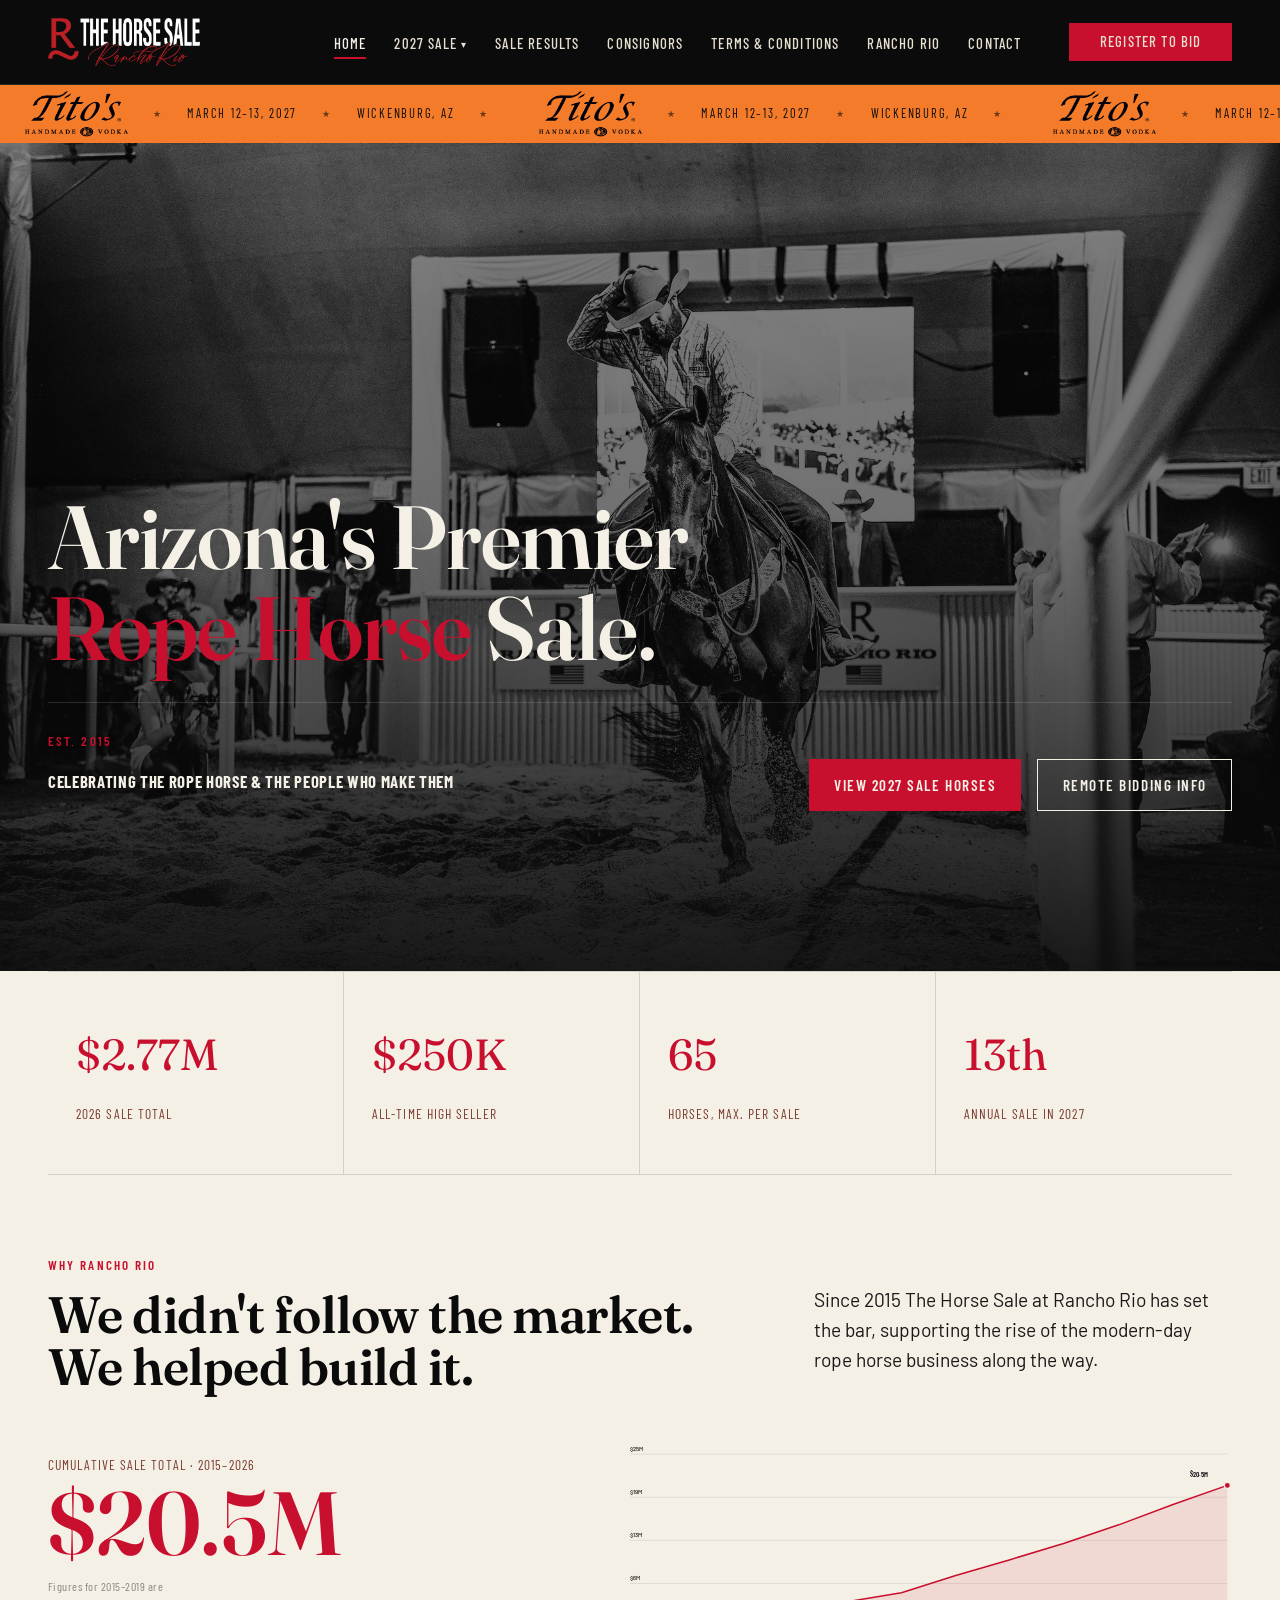
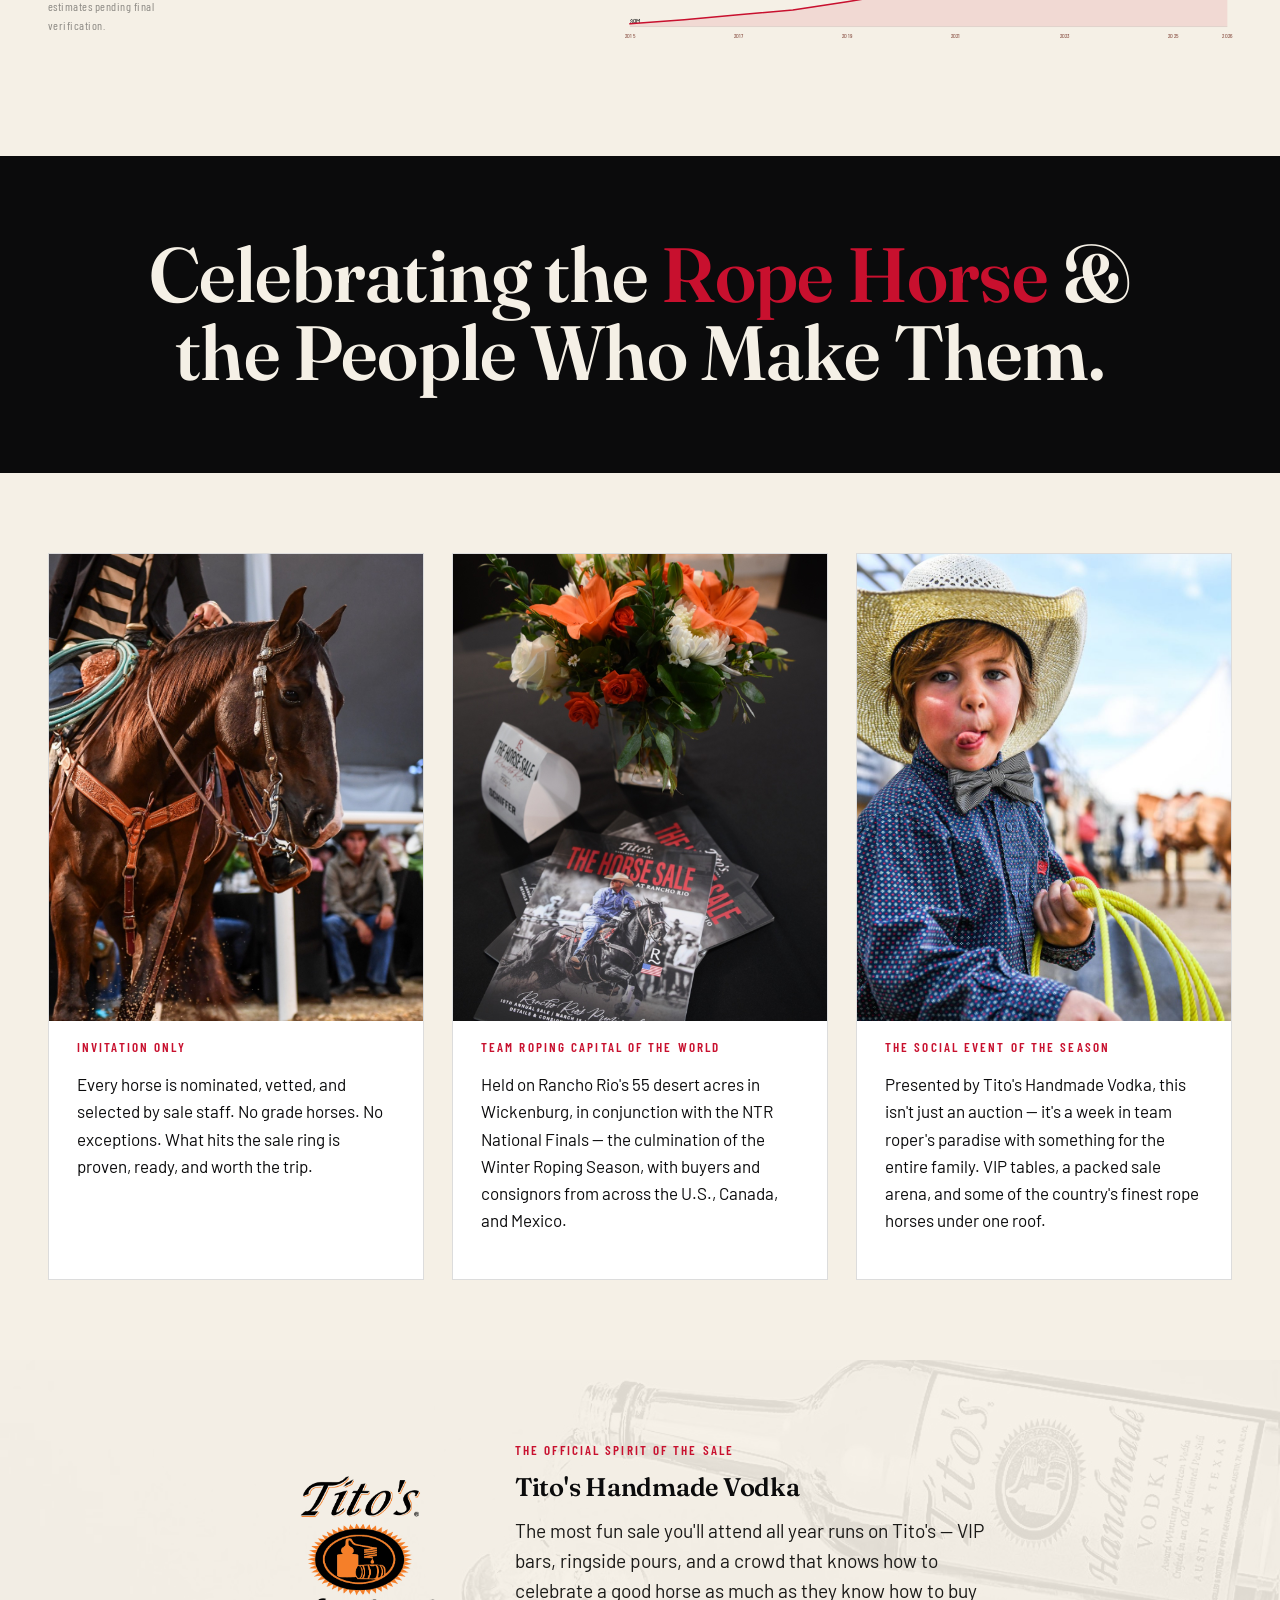
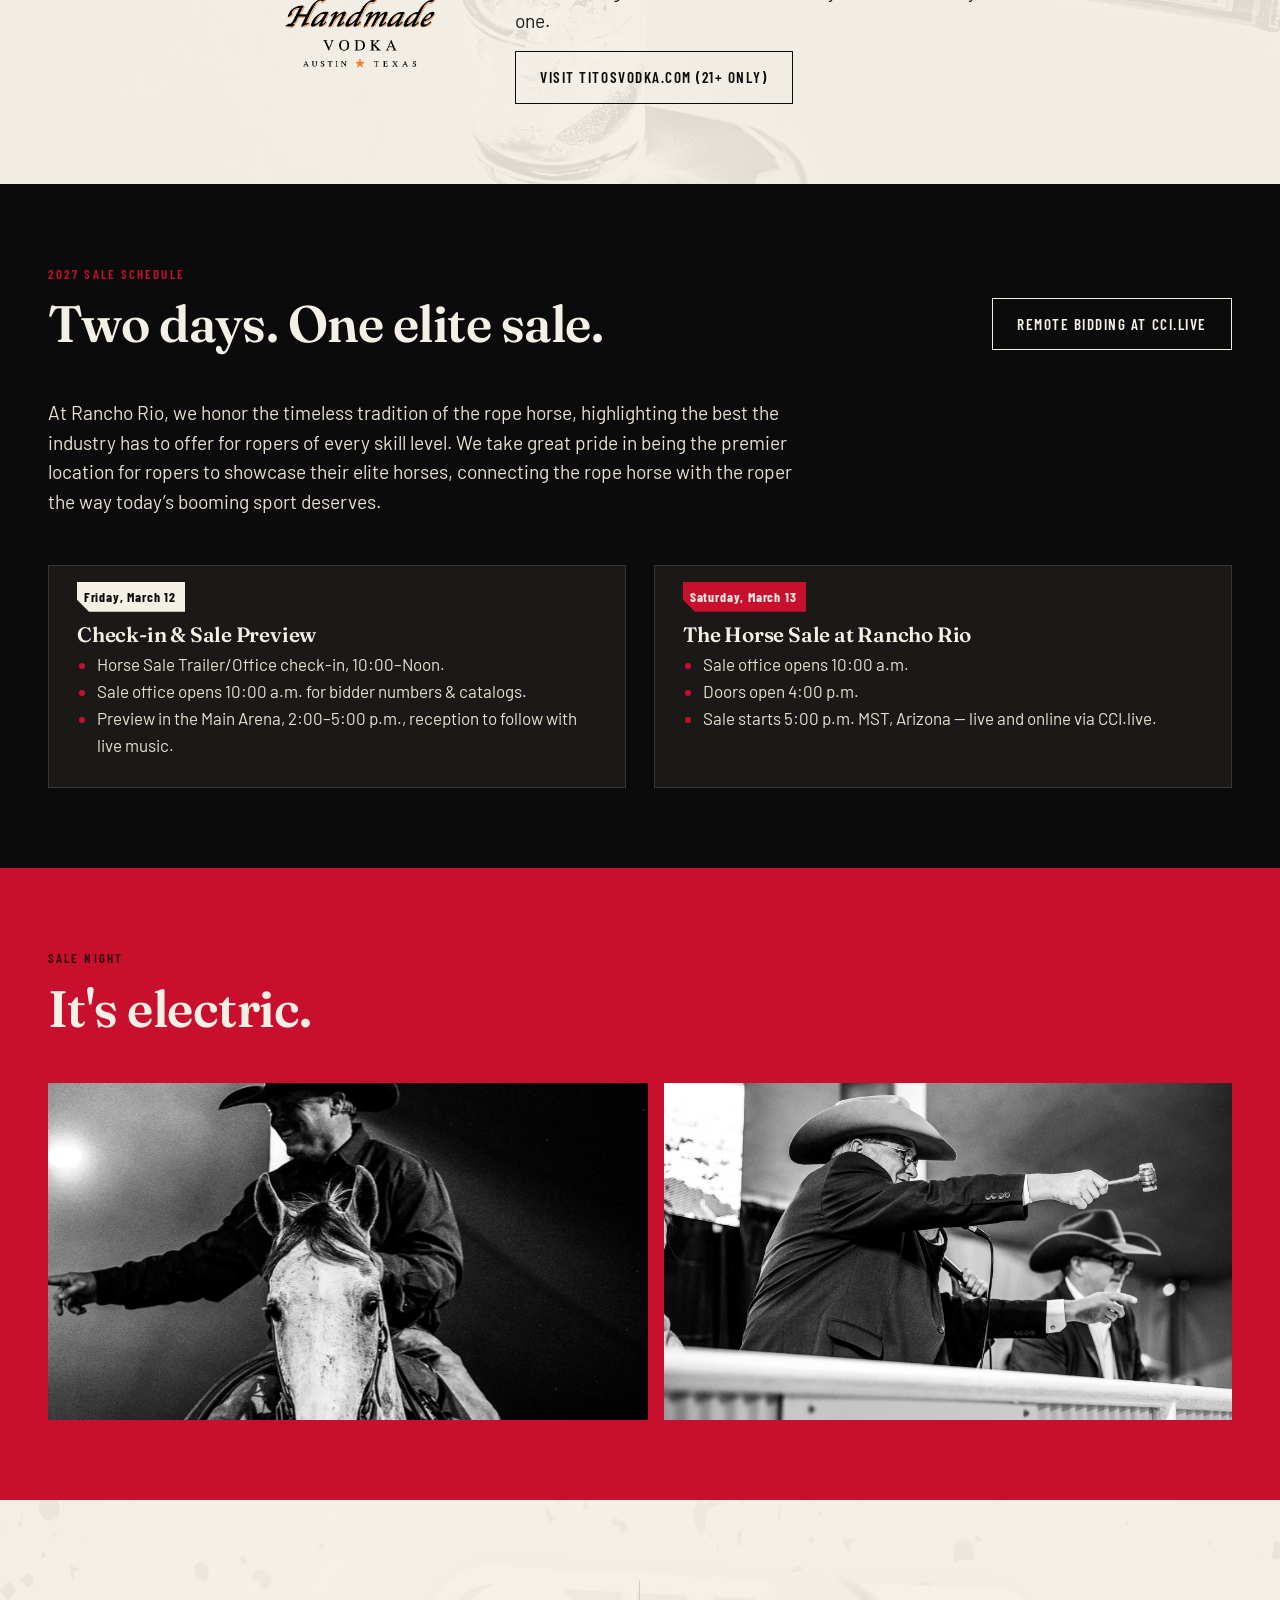
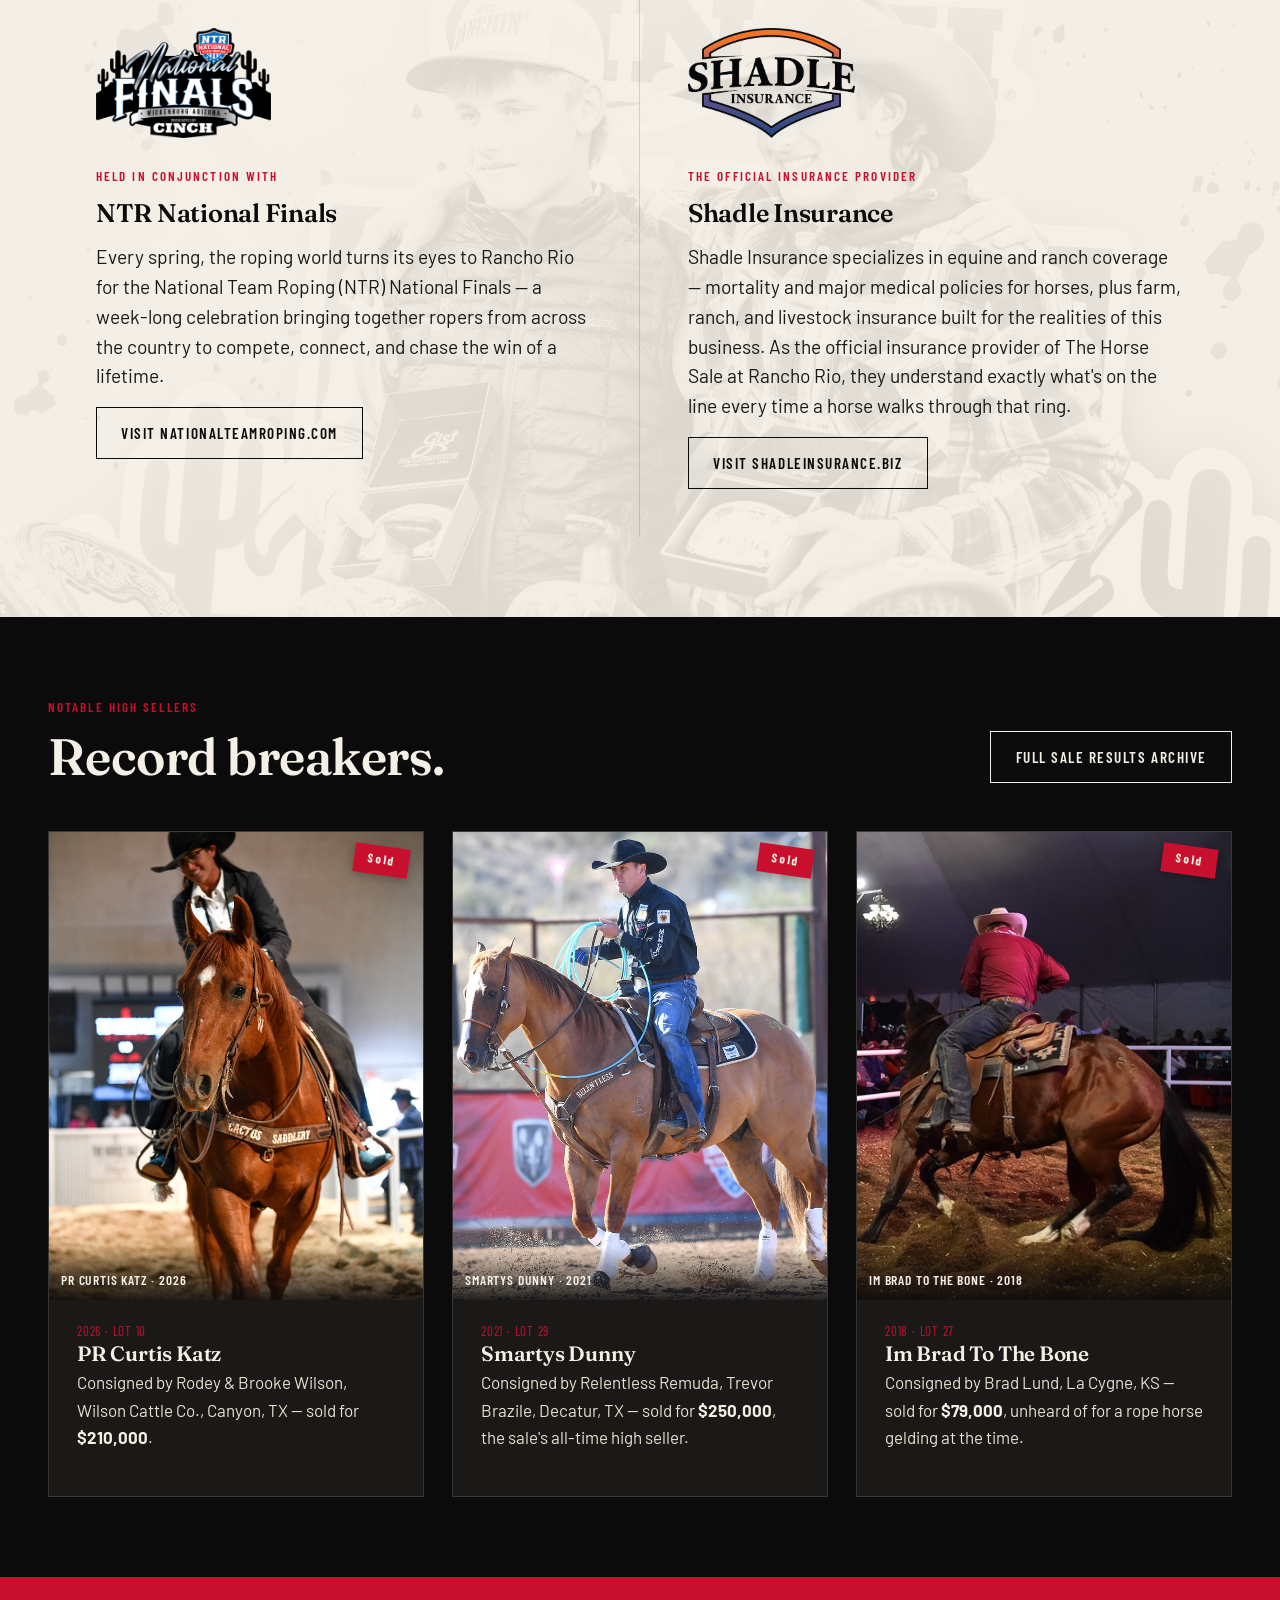
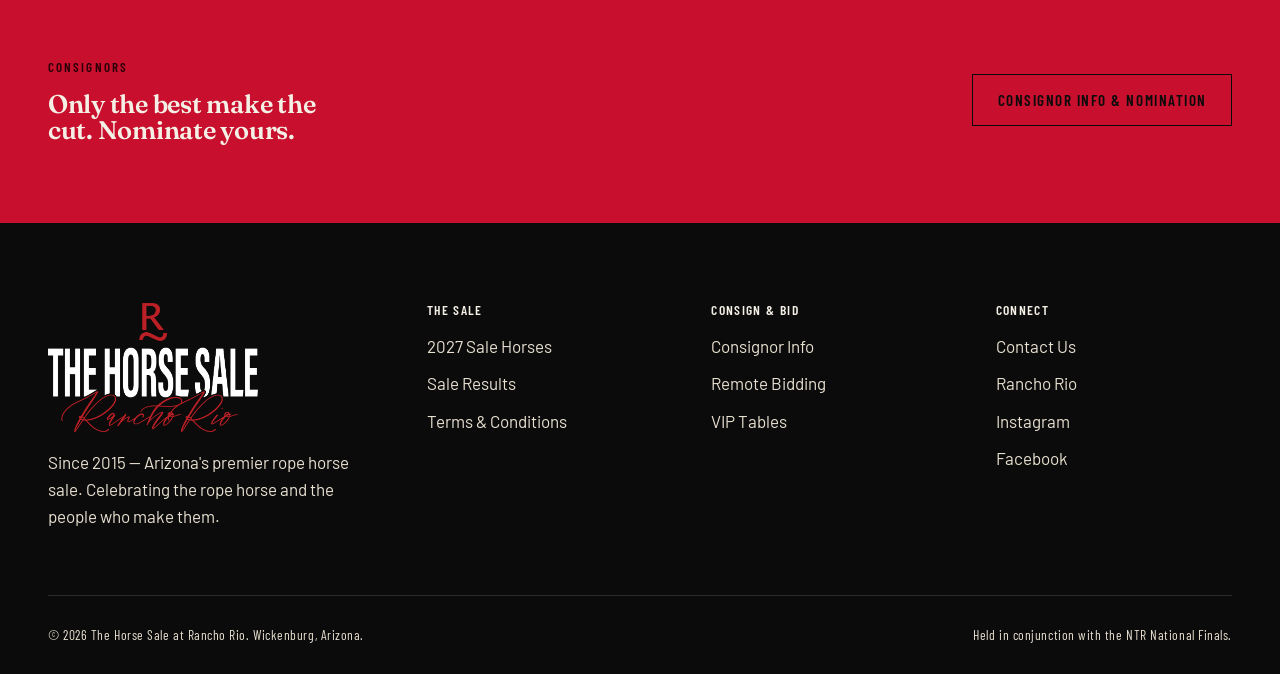
==== index.html @ 23c78bf4 "Remove Decade of Growth copy from homepage chart That copy now lives on the results page only, above" ====
<!DOCTYPE html>
<html lang="en">
<head>
<meta charset="UTF-8">
<meta name="viewport" content="width=device-width, initial-scale=1.0">
<title>The Horse Sale at Rancho Rio | Presented by Tito's Handmade Vodka</title>
<meta name="description" content="The premier invitational rope horse sale in the country. Held every March in Wickenburg, Arizona, in conjunction with the NTR National Finals. Limited to 65 elite rope horses.">

<link rel="preconnect" href="https://fonts.googleapis.com">
<link rel="preconnect" href="https://fonts.gstatic.com" crossorigin>
<link href="https://fonts.googleapis.com/css2?family=Fraunces:ital,opsz,wght@0,9..144,500;0,9..144,600;0,9..144,700;1,9..144,500;1,9..144,600;1,9..144,700&family=Barlow+Condensed:wght@500;600;700&family=Barlow:wght@400;500;600&display=swap" rel="stylesheet">
<link rel="icon" href="favicon.ico" sizes="any">
<link rel="icon" type="image/png" sizes="32x32" href="favicon-32x32.png">
<link rel="icon" type="image/png" sizes="16x16" href="favicon-16x16.png">
<link rel="apple-touch-icon" href="apple-touch-icon.png">
<link rel="stylesheet" href="css/styles.css">
</head>
<body>

<header class="site-header">
  <div class="wrap">
    <a href="index.html" class="brand">
      <img src="assets/logo/rancho-rio-script-logo.png" alt="The Horse Sale at Rancho Rio" class="brand-mark">
    </a>
    <nav class="main-nav">
      <ul>
        <li><a href="index.html" aria-current="page">Home</a></li>
        <li class="has-dropdown">
          <a href="sale-horses.html">2027 Sale</a>
          <ul class="dropdown-menu">
            <li><a href="sale-horses.html">Sale Horses</a></li>
            <li><a href="index.html#schedule">Schedule</a></li>
            <li><a href="live-stream.html">Live Stream</a></li>
            <li><a href="remote-bidding.html">Remote Bidding</a></li>
          </ul>
        </li>
        <li><a href="results.html">Sale Results</a></li>
        <li><a href="consignors.html">Consignors</a></li>
        <li><a href="terms.html">Terms &amp; Conditions</a></li>
        <li><a href="https://ranchorioaz.com" target="_blank" rel="noopener">Rancho Rio</a></li>
        <li><a href="contact.html">Contact</a></li>
      </ul>
      <a href="remote-bidding.html" class="btn btn-primary">Register to Bid</a>
    </nav>
    <button class="nav-toggle" aria-label="Menu">Menu</button>
  </div>
</header>

<div class="sponsor-strip">
  <div class="sponsor-track">
    <div class="sponsor-group">
      <img src="assets/logo/titos-abbreviated-logo_black.png" alt="Tito's Handmade Vodka" class="sponsor-logo">
      <span class="sponsor-star">&#9733;</span>
      <span>March 12&ndash;13, 2027</span>
      <span class="sponsor-star">&#9733;</span>
      <span>Wickenburg, AZ</span>
      <span class="sponsor-star">&#9733;</span>
    </div>
    <div class="sponsor-group" aria-hidden="true">
      <img src="assets/logo/titos-abbreviated-logo_black.png" alt="" class="sponsor-logo">
      <span class="sponsor-star">&#9733;</span>
      <span>March 12&ndash;13, 2027</span>
      <span class="sponsor-star">&#9733;</span>
      <span>Wickenburg, AZ</span>
      <span class="sponsor-star">&#9733;</span>
    </div>
    <div class="sponsor-group" aria-hidden="true">
      <img src="assets/logo/titos-abbreviated-logo_black.png" alt="" class="sponsor-logo">
      <span class="sponsor-star">&#9733;</span>
      <span>March 12&ndash;13, 2027</span>
      <span class="sponsor-star">&#9733;</span>
      <span>Wickenburg, AZ</span>
      <span class="sponsor-star">&#9733;</span>
    </div>
    <div class="sponsor-group" aria-hidden="true">
      <img src="assets/logo/titos-abbreviated-logo_black.png" alt="" class="sponsor-logo">
      <span class="sponsor-star">&#9733;</span>
      <span>March 12&ndash;13, 2027</span>
      <span class="sponsor-star">&#9733;</span>
      <span>Wickenburg, AZ</span>
      <span class="sponsor-star">&#9733;</span>
    </div>
    <div class="sponsor-group" aria-hidden="true">
      <img src="assets/logo/titos-abbreviated-logo_black.png" alt="" class="sponsor-logo">
      <span class="sponsor-star">&#9733;</span>
      <span>March 12&ndash;13, 2027</span>
      <span class="sponsor-star">&#9733;</span>
      <span>Wickenburg, AZ</span>
      <span class="sponsor-star">&#9733;</span>
    </div>
    <div class="sponsor-group" aria-hidden="true">
      <img src="assets/logo/titos-abbreviated-logo_black.png" alt="" class="sponsor-logo">
      <span class="sponsor-star">&#9733;</span>
      <span>March 12&ndash;13, 2027</span>
      <span class="sponsor-star">&#9733;</span>
      <span>Wickenburg, AZ</span>
      <span class="sponsor-star">&#9733;</span>
    </div>
    <div class="sponsor-group" aria-hidden="true">
      <img src="assets/logo/titos-abbreviated-logo_black.png" alt="" class="sponsor-logo">
      <span class="sponsor-star">&#9733;</span>
      <span>March 12&ndash;13, 2027</span>
      <span class="sponsor-star">&#9733;</span>
      <span>Wickenburg, AZ</span>
      <span class="sponsor-star">&#9733;</span>
    </div>
    <div class="sponsor-group" aria-hidden="true">
      <img src="assets/logo/titos-abbreviated-logo_black.png" alt="" class="sponsor-logo">
      <span class="sponsor-star">&#9733;</span>
      <span>March 12&ndash;13, 2027</span>
      <span class="sponsor-star">&#9733;</span>
      <span>Wickenburg, AZ</span>
      <span class="sponsor-star">&#9733;</span>
    </div>
  </div>
</div>

<section class="hero">
  <div class="hero-slides">
    <div class="hero-slide is-active" style="background-image:url('assets/images/photography/sale-photo_hero-hat-tip-arena.jpg');"></div>
    <div class="hero-slide" style="background-image:url('assets/images/photography/sale-photo_hero-cowboy-horse-head.jpg');"></div>
    <div class="hero-slide" style="background-image:url('assets/images/photography/sale-photo_hero-buckskin-roper.jpg');"></div>
    <div class="hero-slide" style="background-image:url('assets/images/photography/sale-photo_hero-cactus-saddlery-approach.jpg');"></div>
    <div class="hero-slide" style="background-image:url('assets/images/photography/sale-photo_hero-vip-tables-roan.jpg'); background-position:top center;"></div>
  </div>
  <div class="wrap hero-inner">
    <h1>Arizona's Premier <em>Rope&nbsp;Horse</em> Sale.</h1>
    <div class="hero-sub">
      <div>
        <p class="eyebrow">Est. 2015</p>
        <p class="hero-meta"><strong>Celebrating the Rope Horse &amp; The People Who Make Them</strong></p>
      </div>
      <div class="hero-cta">
        <a href="sale-horses.html" class="btn btn-primary">View 2027 Sale Horses</a>
        <a href="remote-bidding.html" class="btn btn-outline-light">Remote Bidding Info</a>
      </div>
    </div>
  </div>
</section>

<div class="wrap">
  <div class="stat-strip">
    <div class="stat"><span class="stat-num">$2.77M</span><span class="stat-label">2026 Sale Total</span></div>
    <div class="stat"><span class="stat-num">$250K</span><span class="stat-label">All-Time High Seller</span></div>
    <div class="stat"><span class="stat-num">65</span><span class="stat-label">Horses, Max. Per Sale</span></div>
    <div class="stat"><span class="stat-num">13th</span><span class="stat-label">Annual Sale in 2027</span></div>
  </div>
</div>

<section>
  <div class="wrap">
    <div class="section-head">
      <div>
        <p class="eyebrow">Why Rancho Rio</p>
        <h2>We didn't follow the market.<br>We helped build it.</h2>
      </div>
      <p class="lede" style="max-width:38ch;">Since 2015 The Horse Sale at Rancho Rio has set the bar, supporting the rise of the modern-day rope horse business along the way.</p>
    </div>

    <div class="growth-chart" id="growthChart">
      <div class="growth-chart-layout">
        <div class="growth-chart-copy">
          <span class="growth-chart-label">Cumulative Sale Total &middot; 2015&ndash;2026</span>
          <span class="growth-chart-total" id="growthTotal">$0</span>
          <p class="growth-chart-note">Figures for 2015&ndash;2019 are estimates pending final verification.</p>
        </div>
        <div class="growth-chart-svg-wrap">
          <svg id="growthSvg" viewBox="0 0 1000 340" role="img" aria-label="Line chart showing the cumulative sale total climbing from 2015 to 2026">
            <g class="growth-chart-grid" id="growthGrid"></g>
            <path class="growth-chart-area" id="growthArea"></path>
            <path class="growth-chart-line" id="growthLine"></path>
            <circle class="growth-chart-dot" id="growthDot" r="5"></circle>
            <text class="growth-chart-endlabel" id="growthEndLabel"></text>
            <g class="growth-chart-axis" id="growthAxis"></g>
          </svg>
          <div class="growth-chart-crosshair" id="growthCrosshair"></div>
          <div class="growth-chart-tooltip" id="growthTooltip"></div>
        </div>
      </div>
    </div>
  </div>
</section>

<section class="section-dark">
  <div class="wrap text-center">
    <h2 style="font-size:clamp(2.4rem, 6vw, 5rem); max-width:22ch; margin:0 auto;">Celebrating the <em style="font-style:normal; color:var(--red);">Rope Horse</em> &amp; the People Who Make Them.</h2>
  </div>
</section>

<section>
  <div class="wrap">
    <div class="card-grid" style="grid-template-columns:repeat(3,1fr);">
      <div class="card">
        <div class="card-media">
          <img src="assets/images/photography/sale-photo_invitation-only-horse.jpg" alt="A bridled sale horse at The Horse Sale at Rancho Rio" style="object-position:78% 35%;">
        </div>
        <div class="card-body">
          <p class="eyebrow">Invitation Only</p>
          <p>Every horse is nominated, vetted, and selected by sale staff. No grade horses. No exceptions. What hits the sale ring is proven, ready, and worth the trip.</p>
        </div>
      </div>
      <div class="card">
        <div class="card-media">
          <img src="assets/images/photography/sale-photo_team-roping-capital-tablesetting.jpg" alt="The Horse Sale at Rancho Rio invitations and floral centerpiece">
        </div>
        <div class="card-body">
        <p class="eyebrow">Team Roping Capital of the World</p>
        <p>Held on Rancho Rio's 55 desert acres in Wickenburg, in conjunction with the NTR National Finals &mdash; the culmination of the Winter Roping Season, with buyers and consignors from across the U.S., Canada, and Mexico.</p>
      </div></div>
      <div class="card">
        <div class="card-media">
          <img src="assets/images/photography/sale-photo_social-event-kid-rope.jpg" alt="A young ropester in a cowboy hat and bow tie at The Horse Sale at Rancho Rio" style="object-position:25% 20%;">
        </div>
        <div class="card-body">
          <p class="eyebrow">The Social Event of the Season</p>
          <p>Presented by Tito's Handmade Vodka, this isn't just an auction &mdash; it's a week in team roper's paradise with something for the entire family. VIP tables, a packed sale arena, and some of the country's finest rope horses under one roof.</p>
        </div>
      </div>
    </div>
  </div>
</section>

<section class="section-bg-photo" style="background-image:url('assets/images/photography/sale-photo_titos-pour.jpg'); background-position:center;">
  <div class="wrap">
    <div style="display:flex; align-items:center; justify-content:center; gap:var(--space-5); flex-wrap:wrap; position:relative; z-index:1;">
      <img src="assets/logo/titos-handmade-vodka-logo.png" alt="Tito's Handmade Vodka" style="width:150px; flex-shrink:0;">
      <div style="max-width:48ch;">
        <p class="eyebrow">The Official Spirit of the Sale</p>
        <h2 style="margin-bottom:var(--space-2);">Tito's Handmade Vodka</h2>
        <p class="lede" style="margin:0 0 var(--space-2);">The most fun sale you'll attend all year runs on Tito's &mdash; VIP bars, ringside pours, and a crowd that knows how to celebrate a good horse as much as they know how to buy one.</p>
        <a href="https://titosvodka.com" target="_blank" rel="noopener" class="btn btn-outline-dark">Visit TitosVodka.com (21+ Only)</a>
      </div>
    </div>
  </div>
</section>

<section class="section-dark" id="schedule">
  <div class="wrap">
    <div class="section-head">
      <div>
        <p class="eyebrow on-dark">2027 Sale Schedule</p>
        <h2>Two days. One elite sale.</h2>
      </div>
      <a href="remote-bidding.html" class="btn btn-outline-light">Remote Bidding at CCI.live</a>
    </div>
    <p class="lede" style="max-width:70ch; margin-bottom:var(--space-4); color:var(--bone-dim);">At Rancho Rio, we honor the timeless tradition of the rope horse, highlighting the best the industry has to offer for ropers of every skill level. We take great pride in being the premier location for ropers to showcase their elite horses, connecting the rope horse with the roper the way today&rsquo;s booming sport deserves.</p>
    <div class="card-grid" style="grid-template-columns:repeat(2,1fr);">
      <div class="card" style="background:var(--ink-soft); border-color:var(--line); color:var(--bone);">
        <div class="card-body">
          <span class="lot-tag" style="background:var(--bone); color:var(--ink);">Friday, March 12</span>
          <h3 style="margin-top:0.6em;">Check-in &amp; Sale Preview</h3>
          <ul style="color:var(--bone-dim); padding-left:1.2em; margin:0;">
            <li>Horse Sale Trailer/Office check-in, 10:00&ndash;Noon.</li>
            <li>Sale office opens 10:00 a.m. for bidder numbers &amp; catalogs.</li>
            <li>Preview in the Main Arena, 2:00&ndash;5:00 p.m., reception to follow with live music.</li>
          </ul>
        </div>
      </div>
      <div class="card" style="background:var(--ink-soft); border-color:var(--line); color:var(--bone);">
        <div class="card-body">
          <span class="lot-tag" style="background:var(--red);">Saturday, March 13</span>
          <h3 style="margin-top:0.6em;">The Horse Sale at Rancho Rio</h3>
          <ul style="color:var(--bone-dim); padding-left:1.2em; margin:0;">
            <li>Sale office opens 10:00 a.m.</li>
            <li>Doors open 4:00 p.m.</li>
            <li>Sale starts 5:00 p.m. MST, Arizona &mdash; live and online via CCI.live.</li>
          </ul>
        </div>
      </div>
    </div>
  </div>
</section>

<section class="section-red">
  <div class="wrap">
    <div class="section-head">
      <div>
        <p class="eyebrow on-dark" style="color:#2a0007;">Sale Night</p>
        <h2>It's electric.</h2>
      </div>
    </div>
    <div class="sliding-gallery">
      <div class="sliding-gallery-track">
        <div class="sliding-gallery-item">
          <img src="assets/images/photography/sale-photo_lot46-backlit-portrait.jpg" alt="A horse and rider backlit in the arena spotlight at The Horse Sale at Rancho Rio" style="object-position:center 35%;">
        </div>
        <div class="sliding-gallery-item">
          <img src="assets/images/photography/sale-photo_auctioneer-gavel.jpg" alt="The auctioneer drops the gavel at The Horse Sale at Rancho Rio">
        </div>
        <div class="sliding-gallery-item">
          <img src="assets/images/photography/sale-photo_singers-duo.jpg" alt="Live music between lots at The Horse Sale at Rancho Rio">
        </div>
        <div class="sliding-gallery-item">
          <img src="assets/images/photography/sale-photo_consignors-conversation.jpg" alt="Consignors talking horseback before the sale at Rancho Rio">
        </div>
        <div class="sliding-gallery-item">
          <img src="assets/images/photography/sale-photo_young-rider-titos-sign.jpg" alt="A young rider at The Horse Sale at Rancho Rio, presented by Tito's Handmade Vodka">
        </div>
        <div class="sliding-gallery-item">
          <img src="assets/images/photography/sale-photo_rider-rear-detail.jpg" alt="Saddle and tack detail in the sale ring at Rancho Rio">
        </div>
        <div class="sliding-gallery-item">
          <img src="assets/images/photography/sale-photo_lot11-roper-catch.jpg" alt="A roper catches at full speed in the sale ring at The Horse Sale at Rancho Rio" style="object-position:center 15%;">
        </div>
        <div class="sliding-gallery-item">
          <img src="assets/images/photography/sale-photo_lot14-heeler-action.jpg" alt="A heeler ropes in the sale ring at The Horse Sale at Rancho Rio">
        </div>
        <div class="sliding-gallery-item" aria-hidden="true">
          <img src="assets/images/photography/sale-photo_lot46-backlit-portrait.jpg" alt="" style="object-position:center 35%;">
        </div>
        <div class="sliding-gallery-item" aria-hidden="true">
          <img src="assets/images/photography/sale-photo_auctioneer-gavel.jpg" alt="">
        </div>
        <div class="sliding-gallery-item" aria-hidden="true">
          <img src="assets/images/photography/sale-photo_singers-duo.jpg" alt="">
        </div>
        <div class="sliding-gallery-item" aria-hidden="true">
          <img src="assets/images/photography/sale-photo_consignors-conversation.jpg" alt="">
        </div>
        <div class="sliding-gallery-item" aria-hidden="true">
          <img src="assets/images/photography/sale-photo_young-rider-titos-sign.jpg" alt="">
        </div>
        <div class="sliding-gallery-item" aria-hidden="true">
          <img src="assets/images/photography/sale-photo_rider-rear-detail.jpg" alt="">
        </div>
        <div class="sliding-gallery-item" aria-hidden="true">
          <img src="assets/images/photography/sale-photo_lot11-roper-catch.jpg" alt="" style="object-position:center 15%;">
        </div>
        <div class="sliding-gallery-item" aria-hidden="true">
          <img src="assets/images/photography/sale-photo_lot14-heeler-action.jpg" alt="">
        </div>
      </div>
    </div>
  </div>
</section>

<section class="section-bg-photo" style="background-image:url('assets/images/photography/sale-photo_ntr-finals-buckle-boys.jpg');">
  <div class="wrap" style="position:relative; z-index:1;">
    <div class="card-grid" style="grid-template-columns:repeat(2,1fr); align-items:stretch; gap:0;">
      <div style="padding:var(--space-4); border-right:1px solid var(--line-dark);">
        <img src="assets/logo/ntr-national-finals-logo-wide.png" alt="NTR National Finals, presented by Cinch" style="height:110px; width:auto; margin-bottom:var(--space-3);">
        <p class="eyebrow">Held in Conjunction With</p>
        <h2 style="margin-bottom:var(--space-2);">NTR National Finals</h2>
        <p class="lede" style="margin:0 0 var(--space-2);">Every spring, the roping world turns its eyes to Rancho Rio for the National Team Roping (NTR) National Finals &mdash; a week-long celebration bringing together ropers from across the country to compete, connect, and chase the win of a lifetime.</p>
        <a href="https://nationalteamroping.com" target="_blank" rel="noopener" class="btn btn-outline-dark">Visit NationalTeamRoping.com</a>
      </div>
      <div style="padding:var(--space-4);">
        <img src="assets/logo/shadle-insurance-logo.png" alt="Shadle Insurance" style="height:110px; width:auto; margin-bottom:var(--space-3);">
        <p class="eyebrow">The Official Insurance Provider</p>
        <h2 style="margin-bottom:var(--space-2);">Shadle Insurance</h2>
        <p class="lede" style="margin:0 0 var(--space-2);">Shadle Insurance specializes in equine and ranch coverage &mdash; mortality and major medical policies for horses, plus farm, ranch, and livestock insurance built for the realities of this business. As the official insurance provider of The Horse Sale at Rancho Rio, they understand exactly what's on the line every time a horse walks through that ring.</p>
        <a href="https://shadleinsurance.biz" target="_blank" rel="noopener" class="btn btn-outline-dark">Visit ShadleInsurance.biz</a>
      </div>
    </div>
  </div>
</section>

<section class="section-dark">
  <div class="wrap">
    <div class="section-head">
      <div>
        <p class="eyebrow on-dark">Notable High Sellers</p>
        <h2>Record breakers.</h2>
      </div>
      <a href="results.html" class="btn btn-outline-light">Full Sale Results Archive</a>
    </div>
    <div class="card-grid" style="grid-template-columns:repeat(3,1fr);">
      <div class="card" style="background:var(--ink-soft); border-color:var(--line); color:var(--bone);">
        <div class="card-media">
          <img src="assets/images/photography/sale-photo_lot10-pr-curtis-katz-2026.jpg" alt="PR Curtis Katz at the 2026 Horse Sale at Rancho Rio">
          <span class="sold-stamp">Sold</span>
          <span class="photo-caption">PR Curtis Katz &middot; 2026</span>
        </div>
        <div class="card-body">
          <span class="card-meta" style="color:var(--red);">2026 &middot; Lot 10</span>
          <h3>PR Curtis Katz</h3>
          <p style="color:var(--bone-dim);">Consigned by Rodey &amp; Brooke Wilson, Wilson Cattle Co., Canyon, TX &mdash; sold for <strong style="color:var(--bone);">$210,000</strong>.</p>
        </div>
      </div>
      <div class="card" style="background:var(--ink-soft); border-color:var(--line); color:var(--bone);">
        <div class="card-media">
          <img src="assets/images/photography/sale-photo_lot29-smartys-dunny-2021.jpg" alt="Smartys Dunny in the sale ring at the 2021 Horse Sale at Rancho Rio">
          <span class="sold-stamp">Sold</span>
          <span class="photo-caption">Smartys Dunny &middot; 2021</span>
        </div>
        <div class="card-body">
          <span class="card-meta" style="color:var(--red);">2021 &middot; Lot 29</span>
          <h3>Smartys Dunny</h3>
          <p style="color:var(--bone-dim);">Consigned by Relentless Remuda, Trevor Brazile, Decatur, TX &mdash; sold for <strong style="color:var(--bone);">$250,000</strong>, the sale's all-time high seller.</p>
        </div>
      </div>
      <div class="card" style="background:var(--ink-soft); border-color:var(--line); color:var(--bone);">
        <div class="card-media">
          <img src="assets/images/photography/sale-photo_lot27-im-brad-to-the-bone-2018.jpg" alt="Im Brad To The Bone in the sale ring at the 2018 Horse Sale at Rancho Rio">
          <span class="sold-stamp">Sold</span>
          <span class="photo-caption">Im Brad To The Bone &middot; 2018</span>
        </div>
        <div class="card-body">
          <span class="card-meta" style="color:var(--red);">2018 &middot; Lot 27</span>
          <h3>Im Brad To The Bone</h3>
          <p style="color:var(--bone-dim);">Consigned by Brad Lund, La Cygne, KS &mdash; sold for <strong style="color:var(--bone);">$79,000</strong>, unheard of for a rope horse gelding at the time.</p>
        </div>
      </div>
    </div>
  </div>
</section>

<section class="section-red">
  <div class="wrap" style="display:flex; justify-content:space-between; align-items:center; gap:var(--space-3); flex-wrap:wrap;">
    <div>
      <p class="eyebrow on-dark" style="color:#2a0007;">Consignors</p>
      <h2 style="max-width:16ch;">Only the best make the cut. Nominate yours.</h2>
    </div>
    <a href="consignors.html" class="btn btn-outline-light" style="border-color:var(--ink); color:var(--ink);">Consignor Info &amp; Nomination</a>
  </div>
</section>

<footer class="site-footer">
  <div class="wrap">
    <div class="footer-grid">
      <div>
        <img src="assets/logo/rancho-rio-full-logo_white.png" alt="The Horse Sale at Rancho Rio" style="width:210px; margin-bottom:1em;">
        <p style="color:var(--bone-dim); max-width:32ch;">Since 2015 &mdash; Arizona's premier rope horse sale. Celebrating the rope horse and the people who make them.</p>
      </div>
      <div>
        <h4>The Sale</h4>
        <ul>
          <li><a href="sale-horses.html">2027 Sale Horses</a></li>
          <li><a href="results.html">Sale Results</a></li>
          <li><a href="terms.html">Terms &amp; Conditions</a></li>
        </ul>
      </div>
      <div>
        <h4>Consign &amp; Bid</h4>
        <ul>
          <li><a href="consignors.html">Consignor Info</a></li>
          <li><a href="remote-bidding.html">Remote Bidding</a></li>
          <li><a href="contact.html">VIP Tables</a></li>
        </ul>
      </div>
      <div>
        <h4>Connect</h4>
        <ul>
          <li><a href="contact.html">Contact Us</a></li>
          <li><a href="https://ranchorioaz.com" target="_blank" rel="noopener">Rancho Rio</a></li>
          <li><a href="https://www.instagram.com/ranchorioaz" target="_blank" rel="noopener">Instagram</a></li>
          <li><a href="https://www.facebook.com/RanchoRio" target="_blank" rel="noopener">Facebook</a></li>
        </ul>
      </div>
    </div>
    <div class="footer-bottom">
      <span>&copy; 2026 The Horse Sale at Rancho Rio. Wickenburg, Arizona.</span>
      <span>Held in conjunction with the NTR National Finals.</span>
    </div>
  </div>
</footer>

<script src="js/growth-chart.js"></script>
<script src="js/nav.js"></script>
<script src="js/hero-slider.js"></script>
</body>
</html>
---- css/styles.css ----
/* ==========================================================================
   THE HORSE SALE AT RANCHO RIO — Design System
   Colors: Ink Black / Bone White / Signal Red / Saddle Rust
   Type: Fraunces (display) + Barlow Condensed (labels/nav) + Barlow (body)
   ========================================================================== */

:root {
  /* Color tokens */
  --ink: #0b0b0c;
  --ink-soft: #1a1917;
  --bone: #f5f0e6;
  --bone-dim: #e8e0d0;
  --red: #c8102e;
  --red-deep: #8f0b21;
  --rust: #7a3b2e;
  --gold: #a9822f;
  --titos-orange: #f47b29;
  --line: rgba(245, 240, 230, 0.14);
  --line-dark: rgba(11, 11, 12, 0.14);

  /* Type */
  --font-display: "Fraunces", "Georgia", serif;
  --font-label: "Barlow Condensed", "Arial Narrow", sans-serif;
  --font-body: "Barlow", "Helvetica Neue", Arial, sans-serif;

  /* Spacing scale */
  --space-1: 0.5rem;
  --space-2: 1rem;
  --space-3: 1.75rem;
  --space-4: 3rem;
  --space-5: 5rem;
  --space-6: 8rem;

  --max-width: 1240px;
}

*, *::before, *::after { box-sizing: border-box; }
html { scroll-behavior: smooth; }

body {
  margin: 0;
  background: var(--bone);
  color: var(--ink);
  font-family: var(--font-body);
  font-size: 17px;
  line-height: 1.6;
  -webkit-font-smoothing: antialiased;
}

img { max-width: 100%; display: block; }
a { color: inherit; text-decoration: none; }

.wrap {
  max-width: var(--max-width);
  margin: 0 auto;
  padding: 0 var(--space-3);
}

/* ---------- Typography ---------- */

h1, h2, h3, h4 {
  font-family: var(--font-display);
  font-weight: 600;
  line-height: 1.02;
  margin: 0;
  letter-spacing: -0.01em;
}

.eyebrow {
  font-family: var(--font-label);
  font-weight: 600;
  text-transform: uppercase;
  letter-spacing: 0.16em;
  font-size: 0.82rem;
  color: var(--red);
}

.eyebrow.on-dark { color: var(--red); }

p { margin: 0 0 1em; max-width: 62ch; }
li::marker { color: var(--red); }

.legal-content p { max-width: none; }
.legal-content li { margin-bottom: 0.7em; }
.legal-content li:last-child { margin-bottom: 0; }
.legal-content li ul { margin-top: 0.5em; }
.legal-content li ul li { margin-bottom: 0.5em; }

.lede {
  font-size: 1.2rem;
  line-height: 1.55;
  color: var(--ink-soft);
}

/* ---------- Buttons ---------- */

.btn {
  display: inline-flex;
  align-items: center;
  gap: 0.5em;
  font-family: var(--font-label);
  font-weight: 600;
  text-transform: uppercase;
  letter-spacing: 0.1em;
  font-size: 0.95rem;
  padding: 0.85em 1.6em;
  border: 1.5px solid transparent;
  cursor: pointer;
  transition: transform 0.15s ease, background 0.15s ease, color 0.15s ease, border-color 0.15s ease;
}
.btn:hover { transform: translateY(-1px); }
.btn:focus-visible { outline: 3px solid var(--gold); outline-offset: 2px; }

.btn-primary { background: var(--red); color: var(--bone); }
.btn-primary:hover { background: var(--red-deep); }

.btn-outline-dark { background: transparent; color: var(--ink); border-color: var(--ink); }
.btn-outline-dark:hover { background: var(--ink); color: var(--bone); }

.btn-outline-light { background: transparent; color: var(--bone); border-color: var(--bone); }
.btn-outline-light:hover { background: var(--bone); color: var(--ink); }

/* ---------- Header / Nav ---------- */

.site-header {
  position: sticky;
  top: 0;
  z-index: 50;
  background: var(--ink);
  border-bottom: 1px solid var(--line);
}

.site-header .wrap {
  display: flex;
  align-items: center;
  justify-content: space-between;
  min-height: 84px;
}

.brand {
  display: flex;
  align-items: center;
  gap: 0.75rem;
  color: var(--bone);
}
.brand-mark { height: 48px; width: auto; flex-shrink: 0; }

.main-nav { display: flex; align-items: center; gap: var(--space-4); }
.main-nav .btn { padding-left: 2em; padding-right: 2em; }
.main-nav ul { list-style: none; display: flex; gap: var(--space-3); margin: 0; padding: 0; }
.main-nav a {
  font-family: var(--font-label);
  color: var(--bone-dim);
  font-weight: 500;
  text-transform: uppercase;
  letter-spacing: 0.08em;
  font-size: 0.92rem;
  padding: 0.4em 0;
  border-bottom: 2px solid transparent;
  transition: border-color 0.15s ease, color 0.15s ease;
}
.main-nav a:hover, .main-nav a[aria-current="page"] { color: var(--bone); border-color: var(--red); }

.main-nav li { position: relative; }
.main-nav li.has-dropdown > a::after { content: "\25BE"; margin-left: 0.4em; font-size: 0.7em; }
.main-nav .dropdown-menu {
  position: absolute;
  top: 100%;
  left: 0;
  min-width: 180px;
  margin: 0;
  padding: 0.6em 0 0.4em;
  list-style: none;
  background: var(--ink);
  border: 1px solid var(--line);
  display: none;
  flex-direction: column;
  gap: 0;
  z-index: 60;
}
.main-nav li.has-dropdown:hover .dropdown-menu,
.main-nav li.has-dropdown:focus-within .dropdown-menu { display: flex; }
.main-nav .dropdown-menu a { display: block; padding: 0.6em 1em; border-bottom: none; white-space: nowrap; }
.main-nav .dropdown-menu a:hover, .main-nav .dropdown-menu a[aria-current="page"] { background: var(--ink-soft); }

.nav-toggle { display: none; }

@media (max-width: 900px) {
  .main-nav ul { display: none; }
  .nav-toggle {
    display: block;
    background: none;
    border: 1.5px solid var(--bone-dim);
    color: var(--bone);
    padding: 0.5em 0.9em;
    font-family: var(--font-label);
    text-transform: uppercase;
    letter-spacing: 0.1em;
    font-size: 0.8rem;
    cursor: pointer;
  }

  .main-nav .btn {
    padding: 0.6em 0.9em;
    font-size: 0.72rem;
    letter-spacing: 0.05em;
    white-space: nowrap;
  }

  .sale-staff-columns { columns: 1 !important; }

  .main-nav.nav-open ul {
    display: flex;
    flex-direction: column;
    align-items: stretch;
    gap: 0;
    position: absolute;
    top: 100%;
    left: 0;
    right: 0;
    background: var(--ink);
    border-top: 1px solid var(--line);
    border-bottom: 1px solid var(--line);
    padding: var(--space-3);
    z-index: 55;
  }

  .main-nav.nav-open ul > li { width: 100%; }
  .main-nav.nav-open ul > li > a { display: block; padding: 0.8em 0; }

  .main-nav li.has-dropdown .dropdown-menu {
    position: static;
    display: none;
    border: none;
    background: var(--ink-soft);
    margin-top: 0.2em;
    padding-left: 1em;
  }
  .main-nav li.has-dropdown:hover .dropdown-menu,
  .main-nav li.has-dropdown:focus-within .dropdown-menu { display: none; }
  .main-nav li.has-dropdown.dropdown-open .dropdown-menu { display: flex; }
}

/* ---------- Sections with a faint background photo ---------- */

.section-bg-photo {
  position: relative;
  background-size: cover;
  background-position: center 30%;
  background-repeat: no-repeat;
  overflow: hidden;
}
.section-bg-photo::before {
  content: "";
  position: absolute;
  inset: 0;
  background: var(--bone);
  opacity: 0.9;
}

/* ---------- Hero ---------- */

.hero {
  position: relative;
  min-height: 92vh;
  display: flex;
  align-items: flex-end;
  background: var(--ink) center/cover no-repeat;
  color: var(--bone);
  overflow: hidden;
}

.hero::before {
  content: "";
  position: absolute;
  inset: 0;
  z-index: 1;
  background:
    linear-gradient(180deg, rgba(11,11,12,0.5) 0%, rgba(11,11,12,0.58) 45%, rgba(11,11,12,0.94) 100%);
}

.hero-slides { position: absolute; inset: 0; z-index: 0; }
.hero-slide {
  position: absolute;
  inset: 0;
  background: center/cover no-repeat;
  opacity: 0;
  transition: opacity 1.8s ease;
}
.hero-slide.is-active { opacity: 1; }
@media (prefers-reduced-motion: reduce) {
  .hero-slide { transition: none; }
}

.hero-inner {
  position: relative;
  z-index: 2;
  width: 100%;
  padding-bottom: var(--space-5);
}

.hero .eyebrow { color: var(--red); text-shadow: 0 1px 4px rgba(0,0,0,0.6); margin-bottom: var(--space-2); }

.hero h1 {
  font-size: clamp(2.8rem, 7vw, 6.2rem);
  max-width: 16ch;
  margin-bottom: var(--space-3);
}
.hero h1 em { font-style: normal; color: var(--red); }

.hero-sub {
  display: flex;
  flex-wrap: wrap;
  gap: var(--space-4);
  align-items: flex-end;
  justify-content: space-between;
  border-top: 1px solid var(--line);
  padding-top: var(--space-3);
  margin-top: var(--space-3);
}

.hero-meta { font-family: var(--font-label); font-size: 1.05rem; letter-spacing: 0.04em; color: var(--bone-dim); text-transform: uppercase; }
.hero-meta strong { color: var(--bone); font-weight: 700; }

.hero-cta { display: flex; gap: var(--space-2); flex-wrap: wrap; }

/* Presenting sponsor strip */
.sponsor-strip {
  background: var(--titos-orange);
  color: var(--ink);
  overflow: hidden;
}
.sponsor-track {
  display: flex;
  width: max-content;
  animation: sponsor-scroll 34s linear infinite;
}
.sponsor-group {
  display: flex;
  align-items: center;
  gap: 2em;
  flex-shrink: 0;
  padding: 0.5em 2em;
  font-family: var(--font-label);
  text-transform: uppercase;
  letter-spacing: 0.14em;
  font-size: 0.78rem;
  white-space: nowrap;
}
.sponsor-group strong { color: var(--ink); }
.sponsor-logo { height: 46px; width: auto; flex-shrink: 0; }
.sponsor-star { font-size: 0.7em; opacity: 0.6; }

@keyframes sponsor-scroll {
  from { transform: translateX(0); }
  to { transform: translateX(-50%); }
}

@media (prefers-reduced-motion: reduce) {
  .sponsor-track { animation: none; overflow-x: auto; }
}

/* ---------- Sections ---------- */

section { padding: var(--space-5) 0; }
.section-dark { background: var(--ink); color: var(--bone); }
.section-red { background: var(--red); color: var(--bone); }

.section-head {
  display: flex;
  justify-content: space-between;
  align-items: flex-end;
  gap: var(--space-3);
  margin-bottom: var(--space-4);
  flex-wrap: wrap;
}
.section-head h2 { font-size: clamp(2rem, 4vw, 3.2rem); }

/* ---------- Stat strip ---------- */

.stat-strip {
  display: grid;
  grid-template-columns: repeat(4, 1fr);
  border-top: 1px solid var(--line-dark);
  border-bottom: 1px solid var(--line-dark);
}
.stat {
  padding: var(--space-4) var(--space-3);
  border-right: 1px solid var(--line-dark);
}
.stat:last-child { border-right: none; }
.stat-num {
  font-family: var(--font-display);
  font-size: clamp(2rem, 3.4vw, 3.2rem);
  color: var(--red);
  display: block;
  margin-bottom: 0.2em;
}
.stat-label {
  font-family: var(--font-label);
  text-transform: uppercase;
  letter-spacing: 0.08em;
  font-size: 0.85rem;
  color: var(--rust);
}

@media (max-width: 800px) {
  .stat-strip { grid-template-columns: repeat(2, 1fr); }
  .stat:nth-child(2) { border-right: none; }
}

/* ---------- Lot / auction tag motif (signature element) ---------- */

.lot-tag {
  display: inline-flex;
  align-items: center;
  font-family: var(--font-label);
  font-weight: 700;
  background: var(--ink);
  color: var(--bone);
  padding: 0.3em 0.7em 0.3em 0.5em;
  font-size: 0.85rem;
  letter-spacing: 0.06em;
  position: relative;
  clip-path: polygon(0 0, 100% 0, 100% 100%, 12px 100%, 0 60%);
}

.card-grid {
  display: grid;
  grid-template-columns: repeat(auto-fill, minmax(280px, 1fr));
  gap: var(--space-3);
}

/* Several pages set a fixed column count inline (e.g. repeat(3,1fr))
   for desktop layout; force a single column on small screens
   regardless, since a hardcoded inline column count otherwise beats
   the auto-fill default above and never stacks. */
@media (max-width: 700px) {
  .card-grid { grid-template-columns: 1fr !important; }
}

.card {
  background: #fff;
  border: 1px solid var(--line-dark);
}
.card-media { aspect-ratio: 4/5; overflow: hidden; background: var(--bone-dim); position: relative; }
.card-media img { width: 100%; height: 100%; object-fit: cover; }
.card-media.placeholder {
  display: flex;
  align-items: center;
  justify-content: center;
  background: repeating-linear-gradient(45deg, var(--bone-dim), var(--bone-dim) 10px, #ddd2b8 10px, #ddd2b8 20px);
}
.card-media.placeholder span {
  font-family: var(--font-label);
  text-transform: uppercase;
  letter-spacing: 0.1em;
  font-size: 0.8rem;
  color: var(--rust);
  background: var(--bone);
  padding: 0.4em 0.8em;
}

/* Hero placeholder background (until a real photo is added) */
.hero.placeholder-bg {
  background-image:
    linear-gradient(180deg, rgba(11,11,12,0.35) 0%, rgba(11,11,12,0.55) 45%, rgba(11,11,12,0.95) 100%),
    repeating-linear-gradient(135deg, #1a1917, #1a1917 22px, #0b0b0c 22px, #0b0b0c 44px);
}

/* ---------- Mini-hero (full-bleed headline-over-photo, section-scale) ---------- */

.mini-hero {
  position: relative;
  min-height: 58vh;
  display: flex;
  align-items: flex-end;
  background: var(--ink) center/cover no-repeat;
  color: var(--bone);
  overflow: hidden;
}
.mini-hero::before {
  content: "";
  position: absolute;
  inset: 0;
  background: linear-gradient(180deg, rgba(11,11,12,0.4) 0%, rgba(11,11,12,0.3) 45%, rgba(11,11,12,0.88) 100%);
}
.mini-hero-tall { min-height: 88vh; background-position: center 30%; }
.mini-hero-inner { position: relative; z-index: 2; width: 100%; padding-bottom: var(--space-4); }
.mini-hero .eyebrow { color: var(--red); text-shadow: 0 1px 4px rgba(0,0,0,0.6); margin-bottom: var(--space-2); }
.mini-hero h2 { font-size: clamp(2.2rem, 4.8vw, 3.8rem); max-width: 20ch; color: var(--bone); }

.card-body { padding: var(--space-2) var(--space-3) var(--space-3); }
.card-body h3 { font-size: 1.3rem; margin-bottom: 0.25em; }
.card-meta { font-family: var(--font-label); text-transform: uppercase; letter-spacing: 0.06em; font-size: 0.82rem; color: var(--rust); }

/* SOLD stamp for results */
.sold-stamp {
  position: absolute;
  top: 14px;
  right: 14px;
  background: var(--red);
  color: var(--bone);
  font-family: var(--font-label);
  font-weight: 700;
  letter-spacing: 0.14em;
  font-size: 0.78rem;
  padding: 0.35em 1.1em;
  transform: rotate(8deg);
  box-shadow: 0 3px 8px rgba(0,0,0,0.25);
}

/* Horse name + sale year, burned into a real horse photo */
.photo-caption {
  position: absolute;
  left: 0;
  right: 0;
  bottom: 0;
  padding: 1.6em 0.9em 0.7em;
  background: linear-gradient(0deg, rgba(11,11,12,0.88) 0%, rgba(11,11,12,0) 100%);
  color: var(--bone);
  font-family: var(--font-label);
  text-transform: uppercase;
  letter-spacing: 0.06em;
  font-weight: 600;
  font-size: 0.85rem;
}

/* ---------- Sliding gallery (Sale Night photography) ---------- */

.sliding-gallery { overflow: hidden; }
.sliding-gallery-track {
  display: flex;
  gap: var(--space-2);
  width: max-content;
  animation: sliding-gallery-scroll 85s linear infinite;
}
.sliding-gallery:hover .sliding-gallery-track { animation-play-state: paused; }
.sliding-gallery-item {
  flex: 0 0 auto;
  width: min(600px, 88vw);
  aspect-ratio: 16 / 9;
  overflow: hidden;
  background: var(--bone-dim);
}
.sliding-gallery-item img {
  width: 100%;
  height: 100%;
  object-fit: cover;
  display: block;
}

@keyframes sliding-gallery-scroll {
  from { transform: translateX(0); }
  to { transform: translateX(-50%); }
}

@media (prefers-reduced-motion: reduce) {
  .sliding-gallery-track { animation: none; }
  .sliding-gallery { overflow-x: auto; }
}

/* ---------- Growth chart (cumulative sale total) ---------- */

.growth-chart { margin: var(--space-4) 0 var(--space-3); }
.growth-chart-layout {
  display: grid;
  grid-template-columns: 0.9fr 1.1fr;
  gap: var(--space-5);
  align-items: center;
}
.growth-chart-copy { display: flex; flex-direction: column; }
.growth-chart-label {
  font-family: var(--font-label);
  text-transform: uppercase;
  letter-spacing: 0.08em;
  font-size: 0.85rem;
  color: var(--rust);
  display: block;
  margin-bottom: 0.15em;
}
.growth-chart-total {
  font-family: var(--font-display);
  font-weight: 600;
  font-size: clamp(3.4rem, 7vw, 6rem);
  color: var(--red);
  line-height: 1;
}
.growth-chart-note {
  font-family: var(--font-label);
  font-size: 0.75rem;
  letter-spacing: 0.04em;
  color: rgba(11, 11, 12, 0.45);
  max-width: 32ch;
  margin: 0.8em 0 0;
}
.growth-chart-svg-wrap { position: relative; }

@media (max-width: 800px) {
  .growth-chart-layout { grid-template-columns: 1fr; gap: var(--space-3); }
}
.growth-chart-svg-wrap svg { display: block; width: 100%; height: auto; overflow: visible; }
.growth-chart-grid { stroke: var(--line-dark); stroke-width: 1; }
.growth-chart-area { fill: rgba(200, 16, 46, 0.1); transform-origin: bottom; transform: scaleY(0); transition: transform 1s cubic-bezier(0.22, 1, 0.36, 1); }
.growth-chart-line {
  fill: none;
  stroke: var(--red);
  stroke-width: 2.5;
  stroke-linecap: round;
  stroke-linejoin: round;
}
.growth-chart-dot { fill: var(--red); stroke: var(--bone); stroke-width: 2; opacity: 0; transition: opacity 0.3s ease 0.9s; }
.growth-chart.is-visible .growth-chart-area { transform: scaleY(1); }
.growth-chart.is-visible .growth-chart-dot { opacity: 1; }
.growth-chart-axis text {
  font-family: var(--font-label);
  font-size: 10px;
  letter-spacing: 0.03em;
  fill: var(--rust);
  text-transform: uppercase;
}
.growth-chart-axis .y-tick { fill: rgba(11, 11, 12, 0.45); }
.growth-chart-endlabel {
  font-family: var(--font-label);
  font-weight: 600;
  font-size: 12px;
  fill: var(--ink);
}
.growth-chart-crosshair {
  position: absolute;
  top: 0;
  bottom: 26px;
  width: 1px;
  background: var(--line-dark);
  pointer-events: none;
  opacity: 0;
  transition: opacity 0.15s ease;
}
.growth-chart-tooltip {
  position: absolute;
  pointer-events: none;
  background: var(--ink);
  color: var(--bone);
  padding: 0.55em 0.8em;
  font-family: var(--font-label);
  font-size: 0.78rem;
  letter-spacing: 0.03em;
  white-space: nowrap;
  border-radius: 2px;
  opacity: 0;
  transition: opacity 0.15s ease;
  transform: translate(-50%, -100%);
  z-index: 3;
}
.growth-chart-tooltip strong {
  display: block;
  font-family: var(--font-display);
  font-size: 1rem;
  color: var(--bone);
  font-weight: 600;
  letter-spacing: normal;
  text-transform: none;
}
.growth-chart-tooltip span { display: block; margin-top: 0.15em; opacity: 0.8; }
.growth-chart-table { margin-top: var(--space-2); }
.growth-chart-table summary {
  cursor: pointer;
  font-family: var(--font-label);
  text-transform: uppercase;
  letter-spacing: 0.06em;
  font-size: 0.8rem;
  color: var(--rust);
  padding: 0.4em 0;
}
.growth-chart-table table { margin-top: var(--space-2); }


/* ---------- Results table ---------- */

.results-table { width: 100%; border-collapse: collapse; }
.results-table th {
  font-family: var(--font-label);
  text-transform: uppercase;
  letter-spacing: 0.08em;
  font-size: 0.8rem;
  text-align: left;
  color: var(--rust);
  border-bottom: 2px solid var(--ink);
  padding: 0.7em 0.8em;
}
.results-table td {
  padding: 0.9em 0.8em;
  border-bottom: 1px solid var(--line-dark);
  font-size: 1rem;
}
.results-table tr:hover td { background: var(--bone-dim); }
.results-table .num { font-family: var(--font-display); }

/* ---------- Footer ---------- */

.site-footer {
  background: var(--ink);
  color: var(--bone-dim);
  padding: var(--space-5) 0 var(--space-3);
}
.footer-grid {
  display: grid;
  grid-template-columns: 1.4fr 1fr 1fr 1fr;
  gap: var(--space-4);
  padding-bottom: var(--space-4);
  border-bottom: 1px solid var(--line);
}
.footer-grid h4 {
  font-family: var(--font-label);
  text-transform: uppercase;
  letter-spacing: 0.1em;
  font-size: 0.85rem;
  color: var(--bone);
  margin-bottom: var(--space-2);
}
.footer-grid ul { list-style: none; margin: 0; padding: 0; display: flex; flex-direction: column; gap: 0.6em; }
.footer-grid a:hover { color: var(--red); }
.footer-bottom {
  display: flex;
  justify-content: space-between;
  align-items: center;
  padding-top: var(--space-3);
  font-family: var(--font-label);
  font-size: 0.85rem;
  letter-spacing: 0.04em;
  flex-wrap: wrap;
  gap: 1em;
}

@media (max-width: 800px) {
  .footer-grid { grid-template-columns: 1fr 1fr; }
}

/* ---------- Page hero (interior pages) ---------- */

.page-hero {
  background: var(--ink);
  color: var(--bone);
  padding: var(--space-5) 0 var(--space-4);
  border-bottom: 4px solid var(--red);
}
.page-hero h1 { font-size: clamp(2.4rem, 5vw, 4rem); }

/* ---------- Utility ---------- */

.text-center { text-align: center; }
.mt-0 { margin-top: 0; }
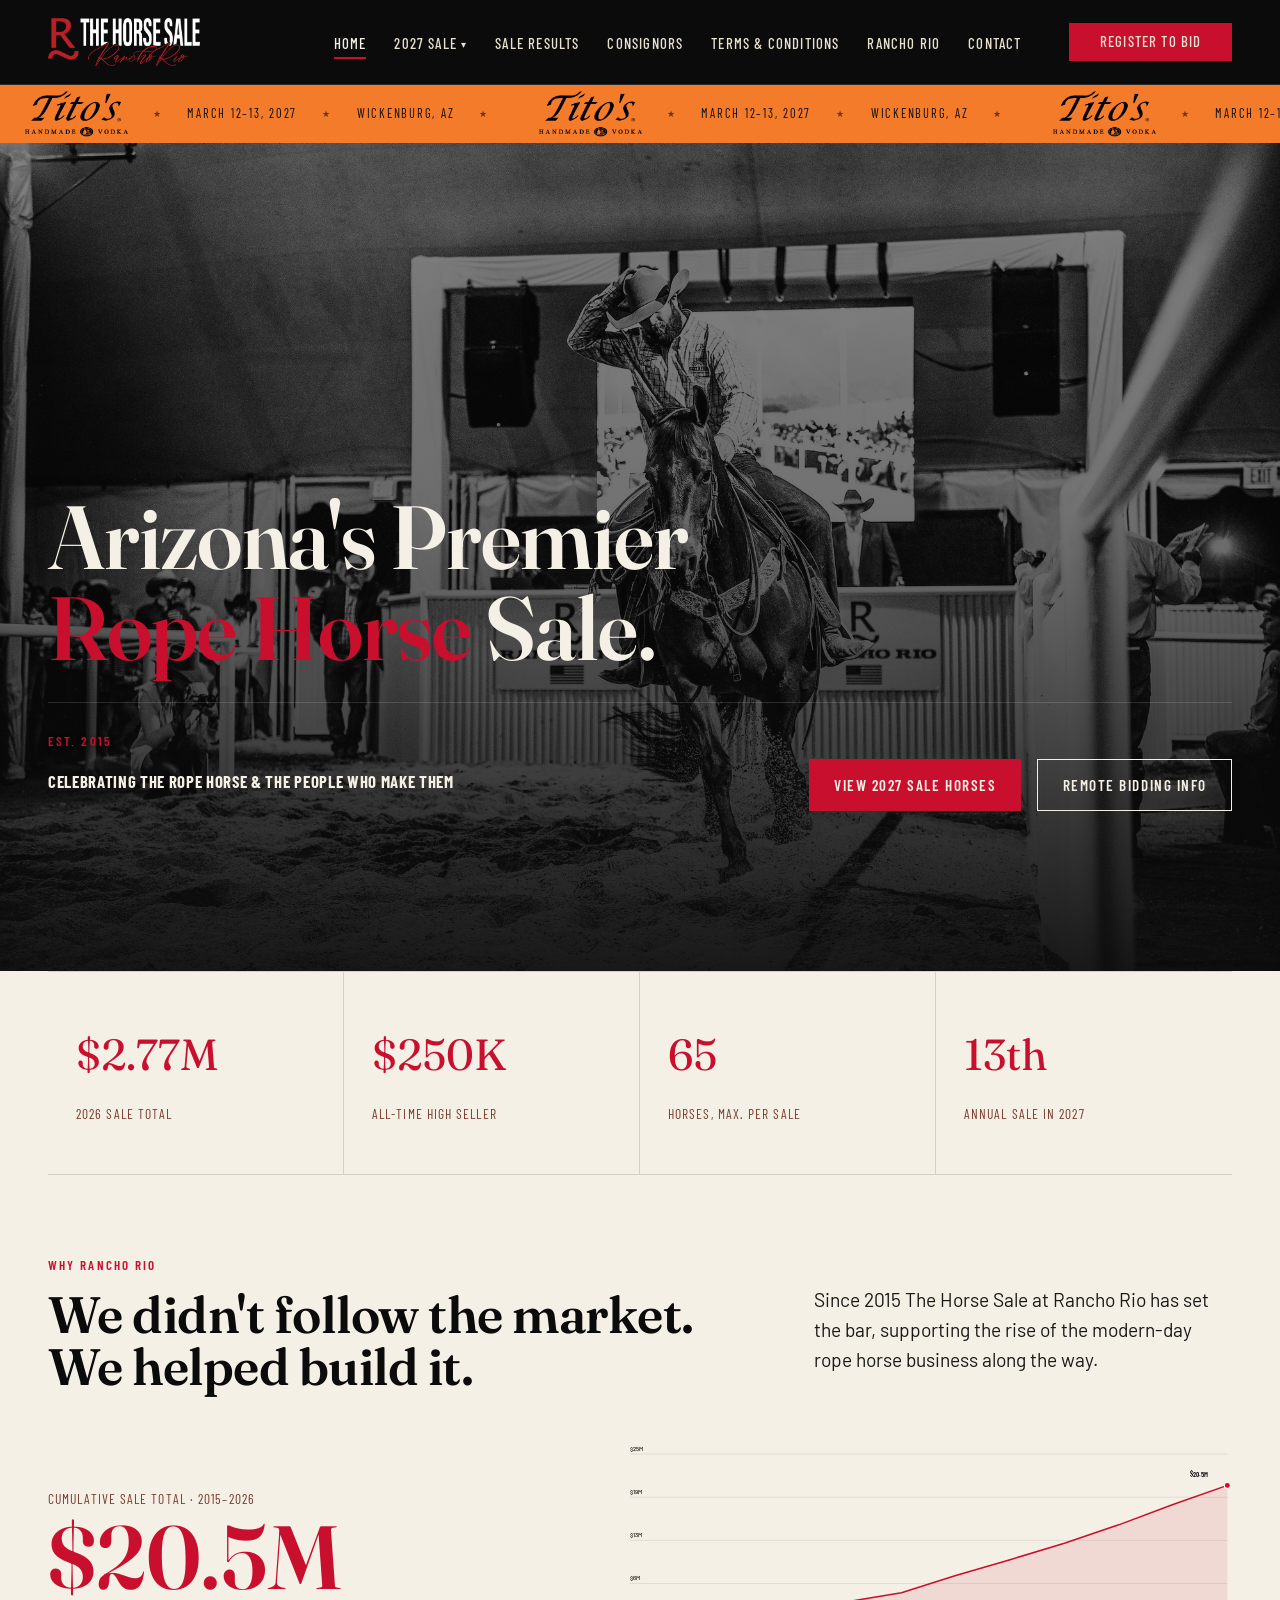
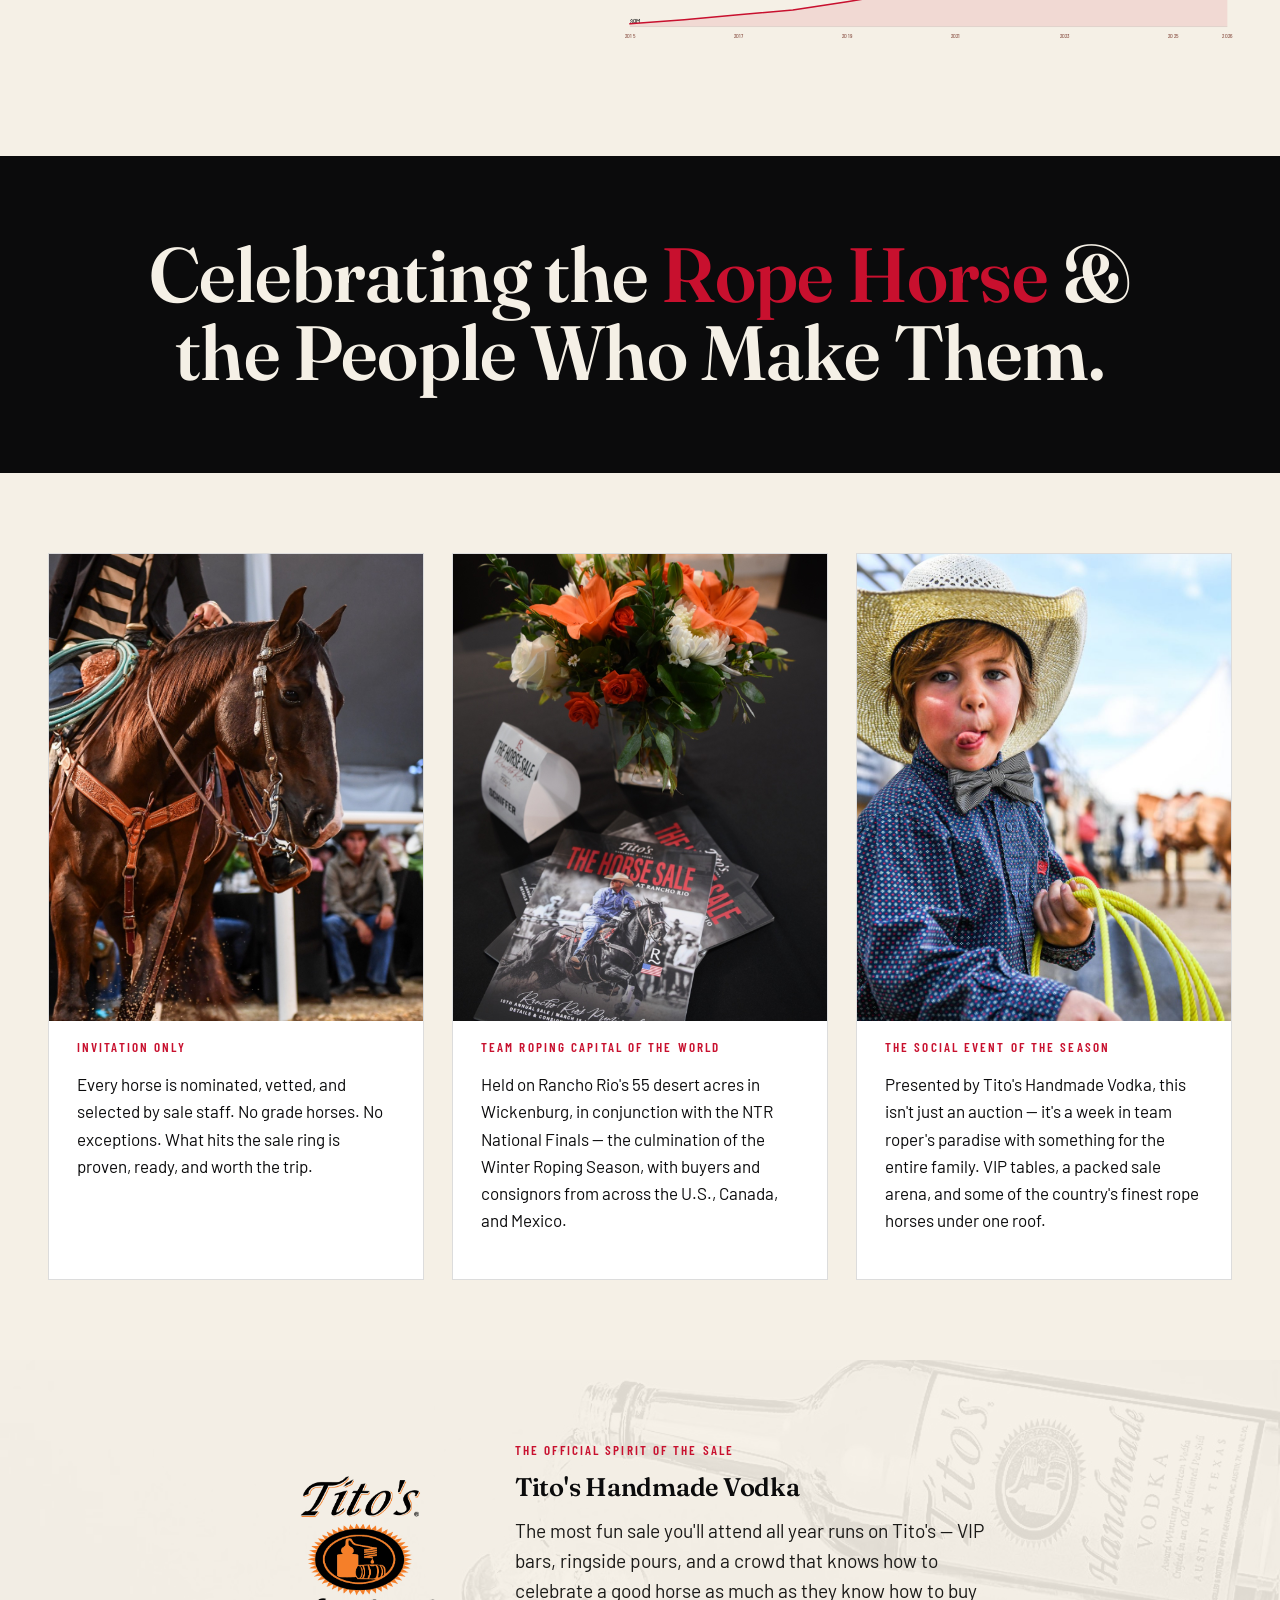
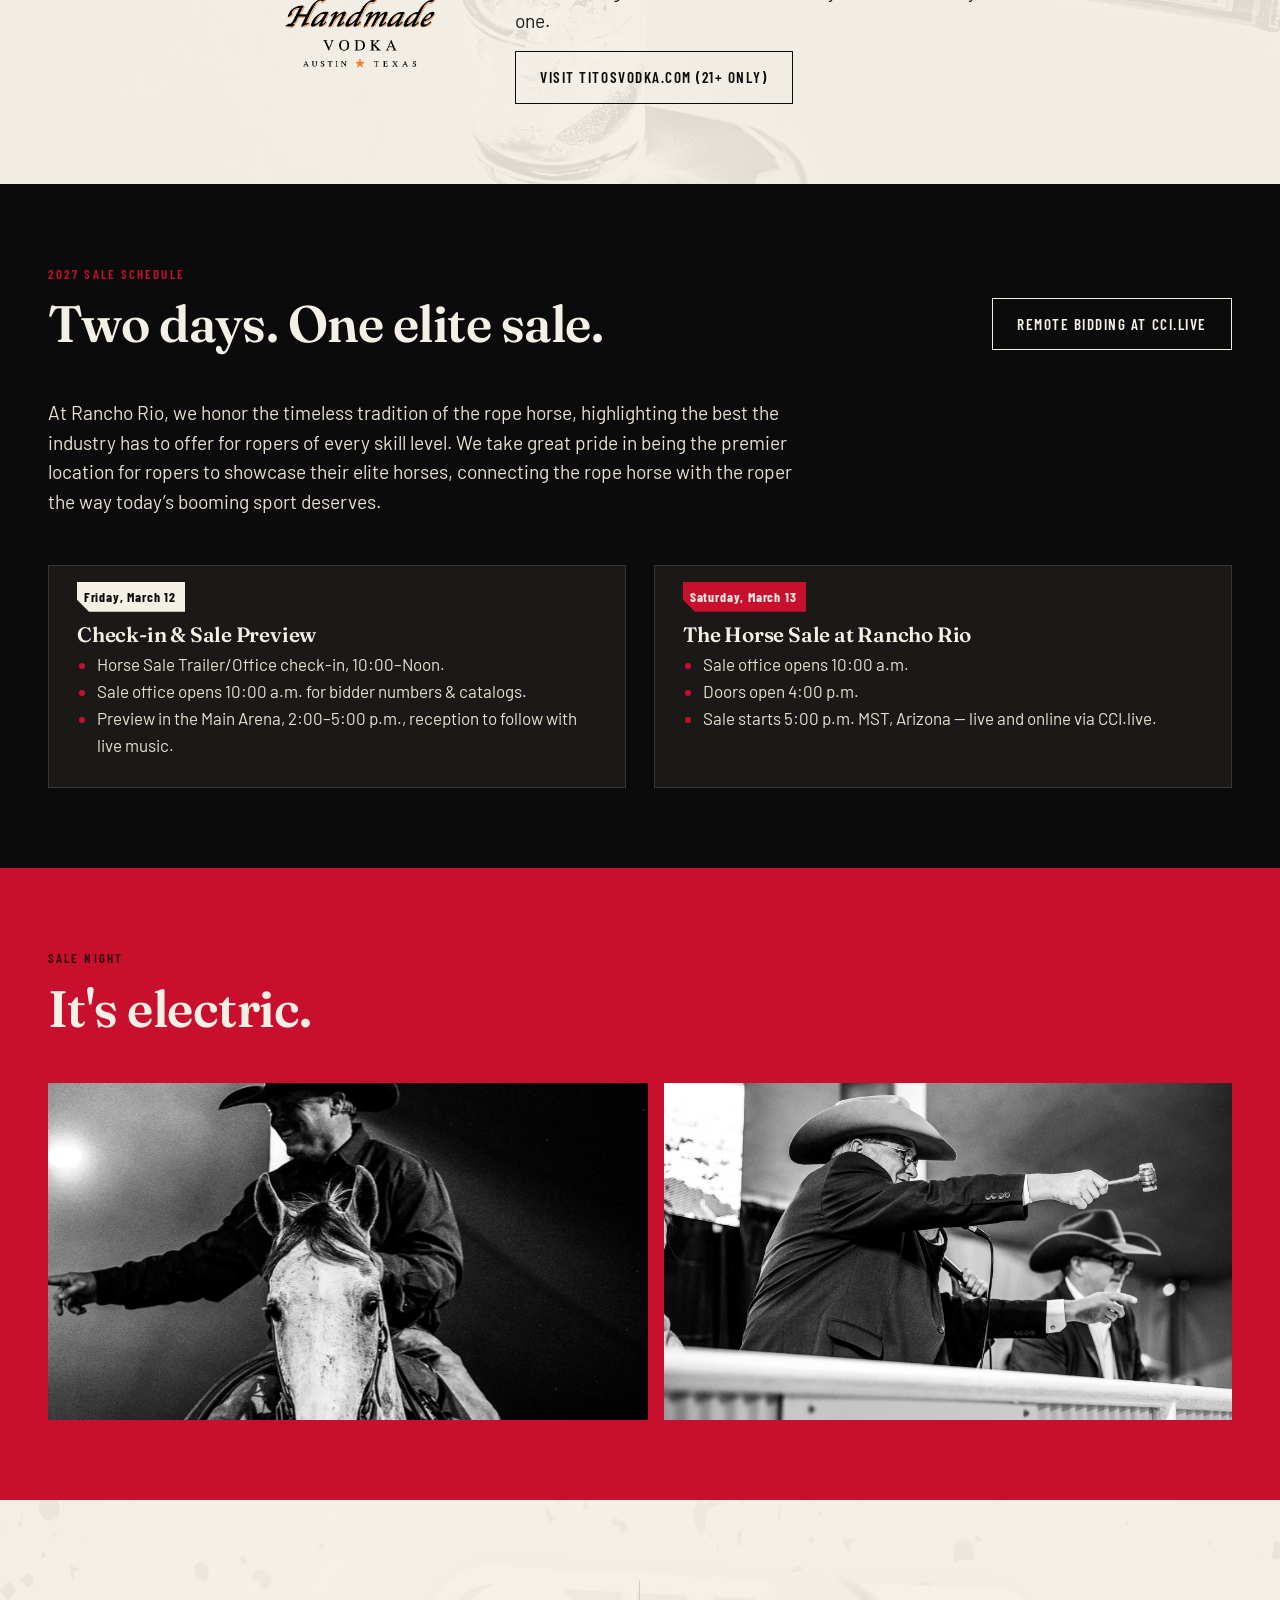
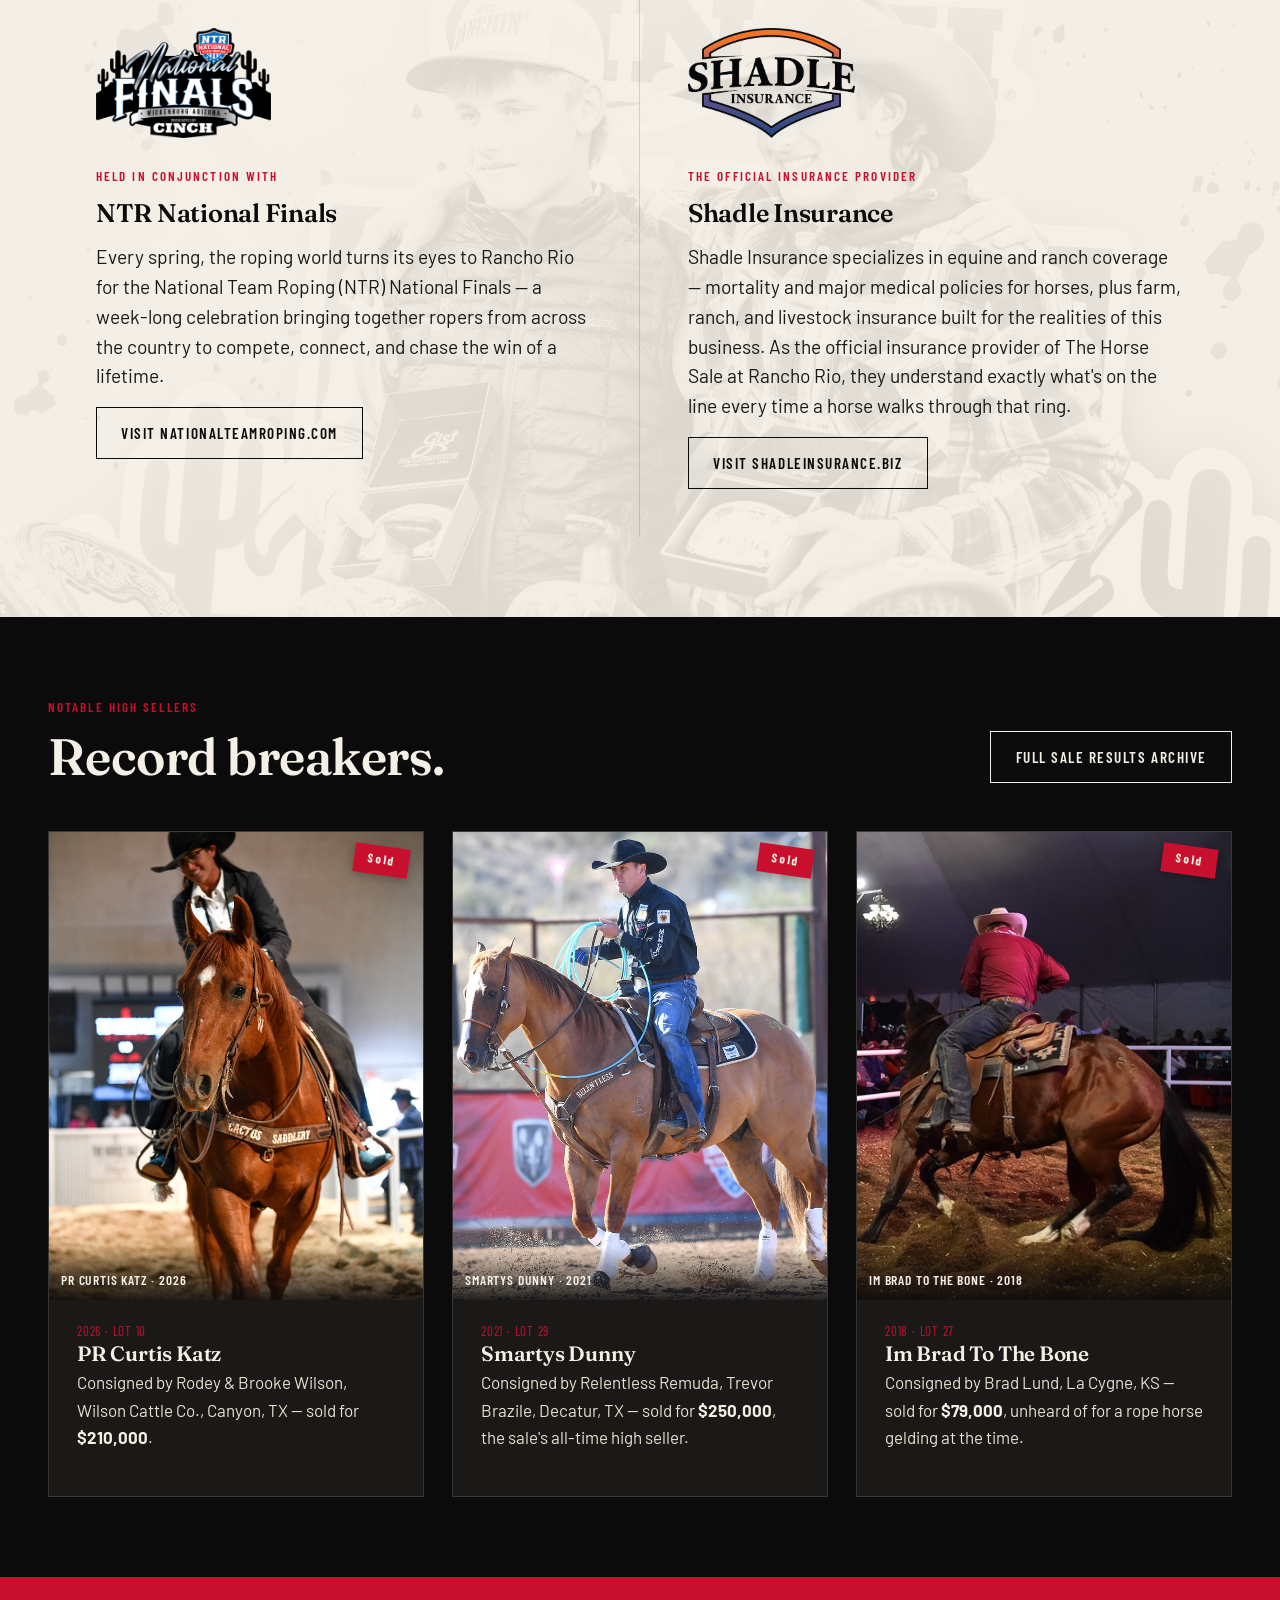
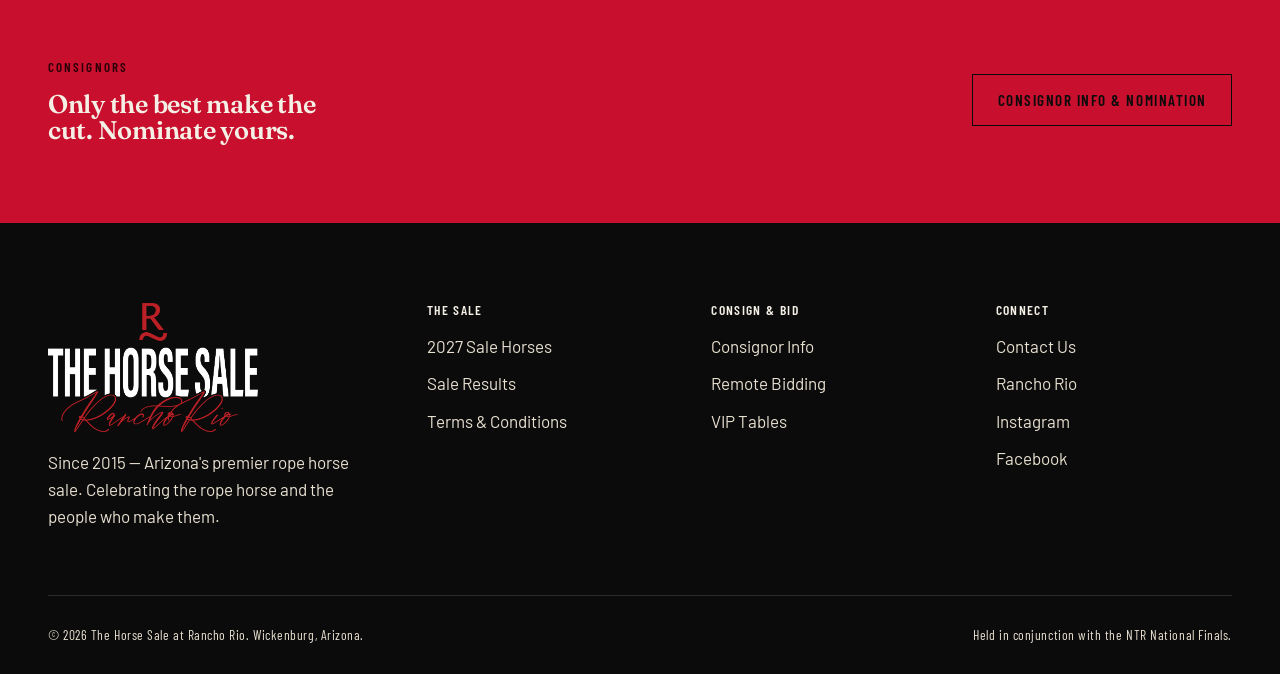
==== commit b2f758fb: "Remove 2015-2019 estimates disclaimer from homepage growth chart Final stats coming later today, so " ====
--- a/index.html
+++ b/index.html
@@ -162,7 +162,6 @@
         <div class="growth-chart-copy">
           <span class="growth-chart-label">Cumulative Sale Total &middot; 2015&ndash;2026</span>
           <span class="growth-chart-total" id="growthTotal">$0</span>
-          <p class="growth-chart-note">Figures for 2015&ndash;2019 are estimates pending final verification.</p>
         </div>
         <div class="growth-chart-svg-wrap">
           <svg id="growthSvg" viewBox="0 0 1000 340" role="img" aria-label="Line chart showing the cumulative sale total climbing from 2015 to 2026">
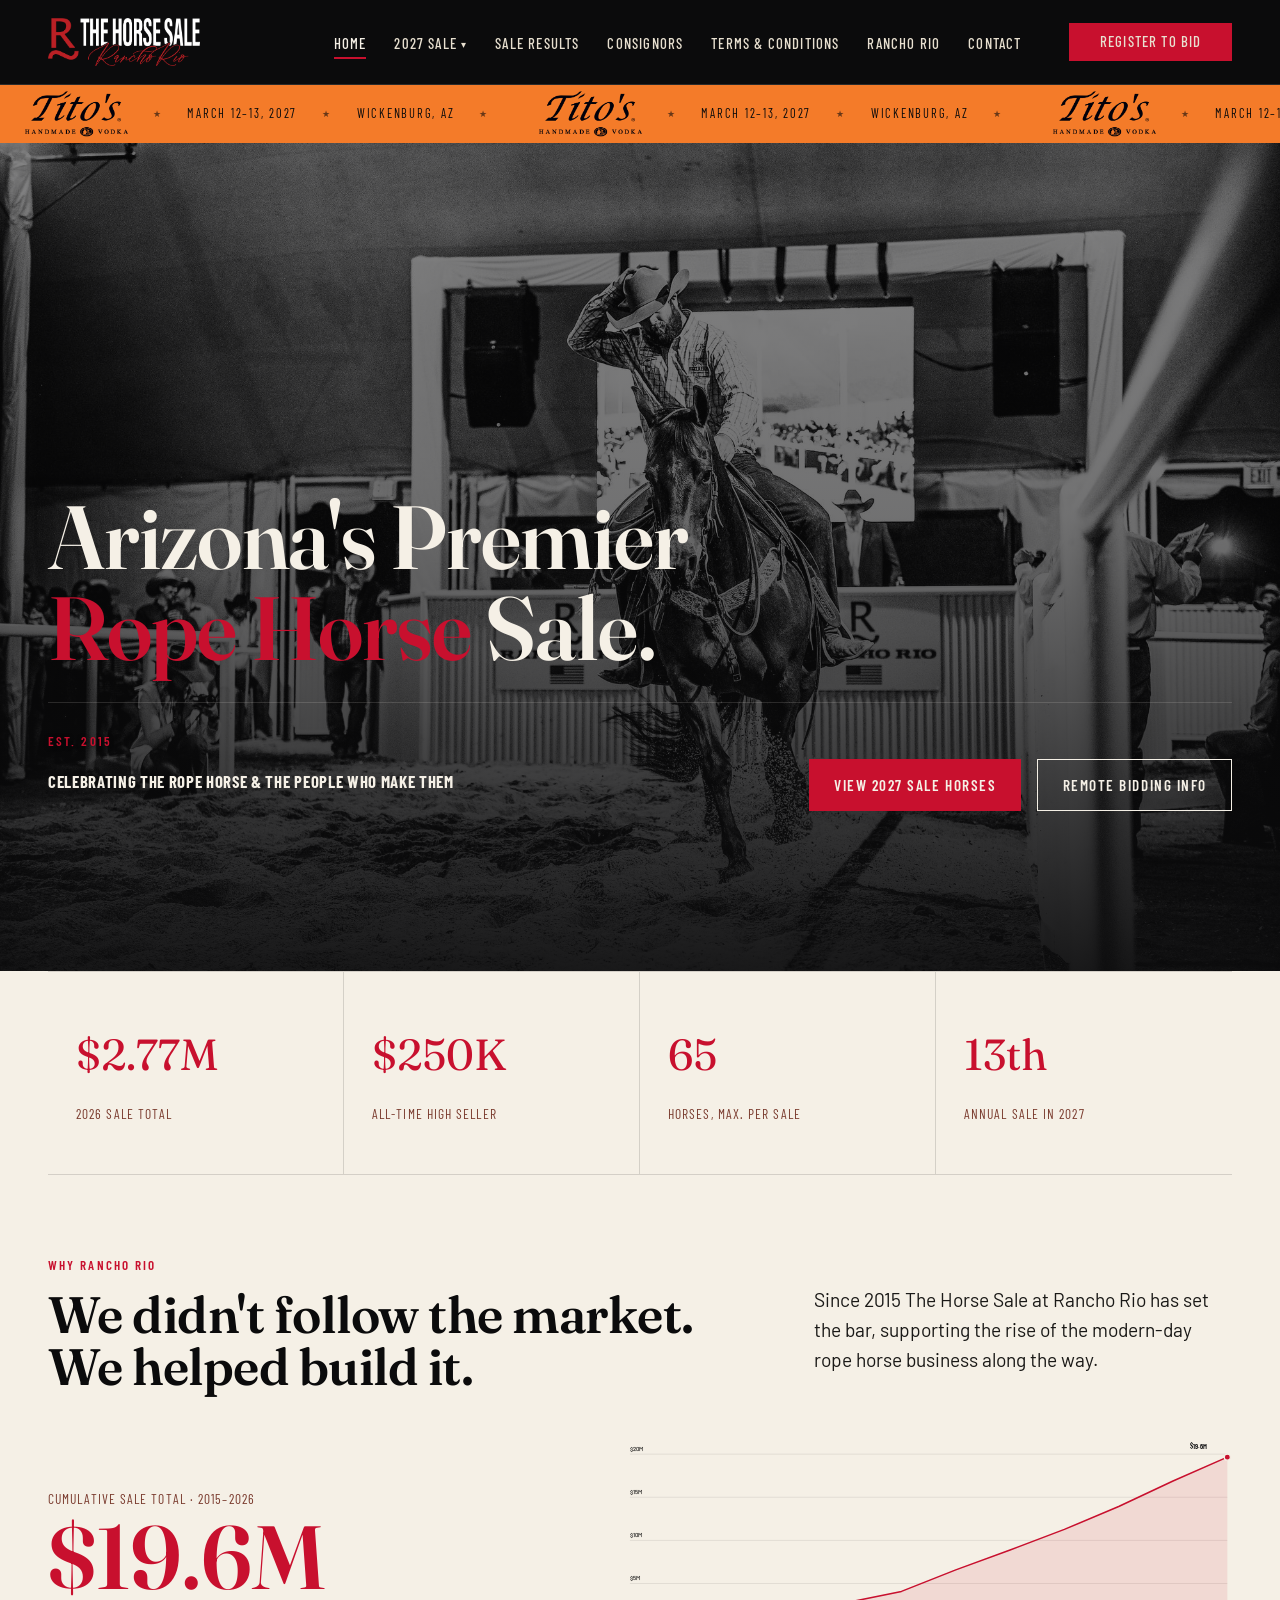
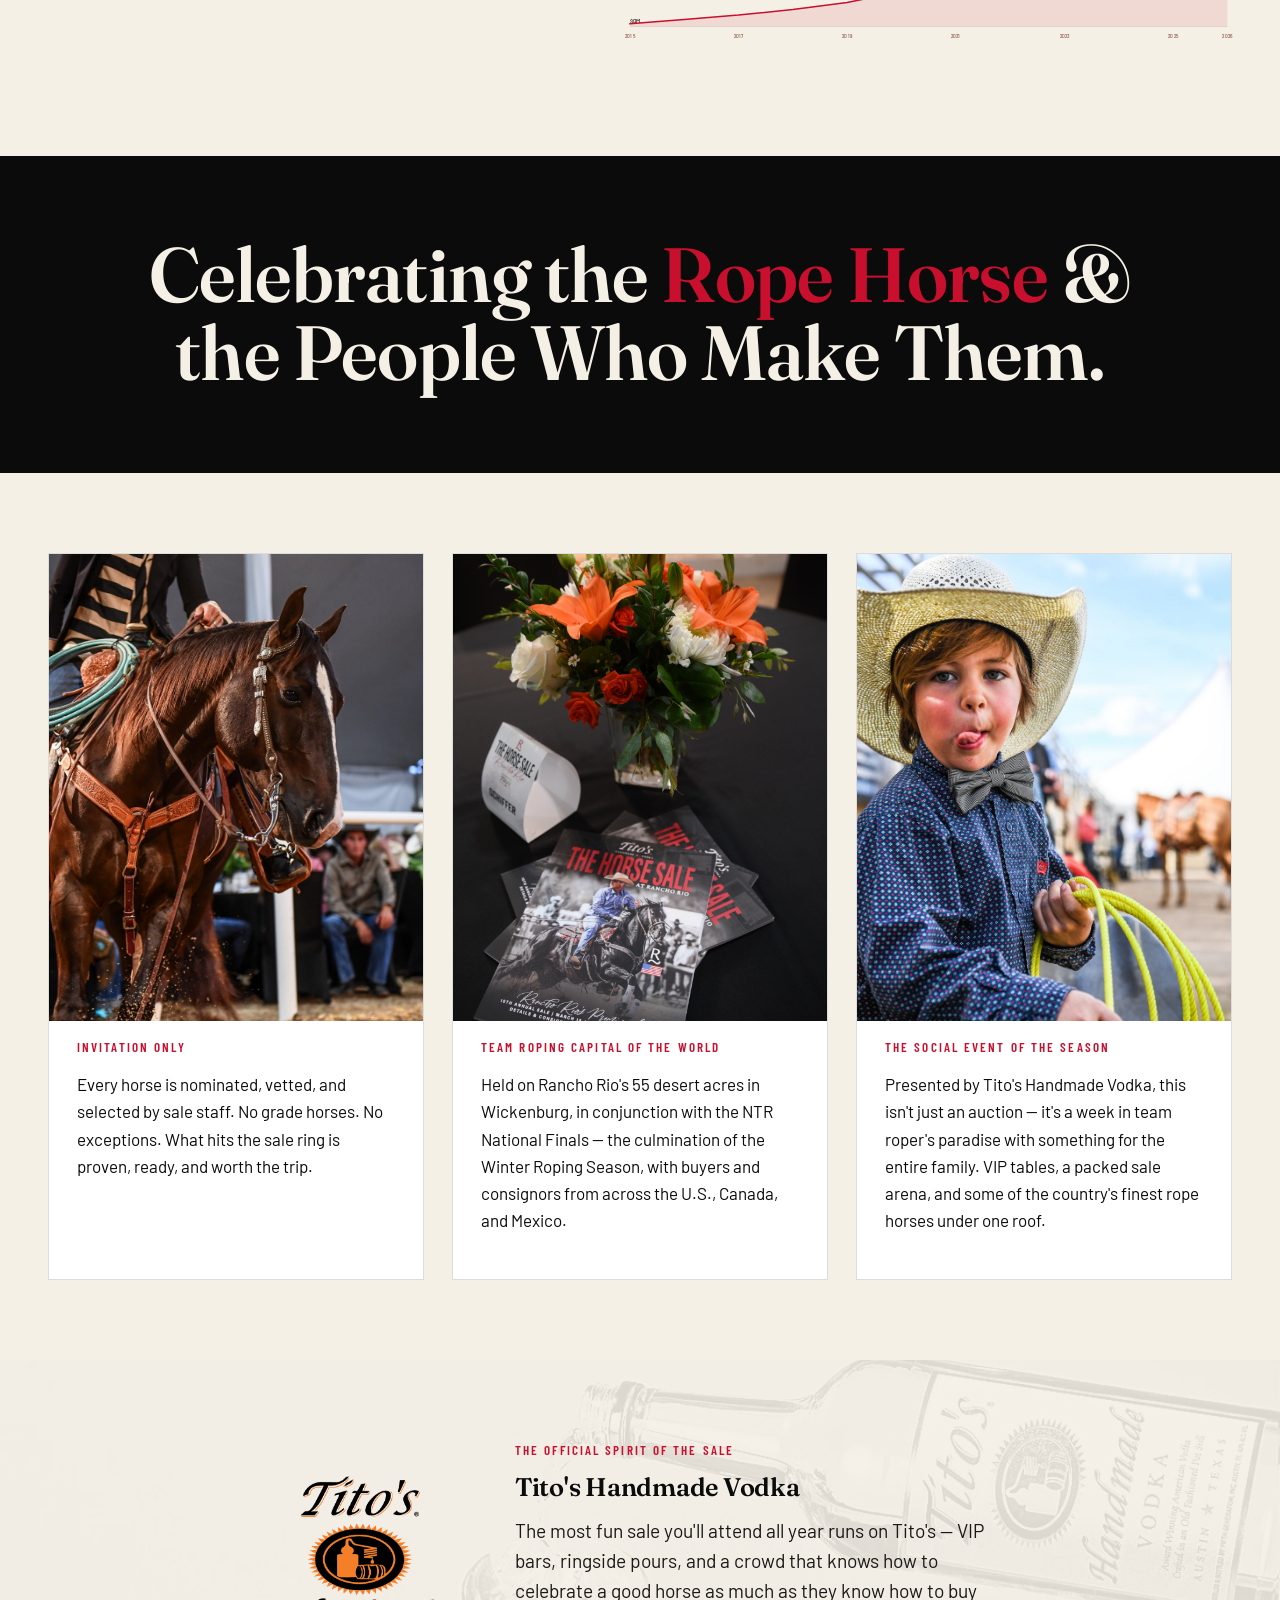
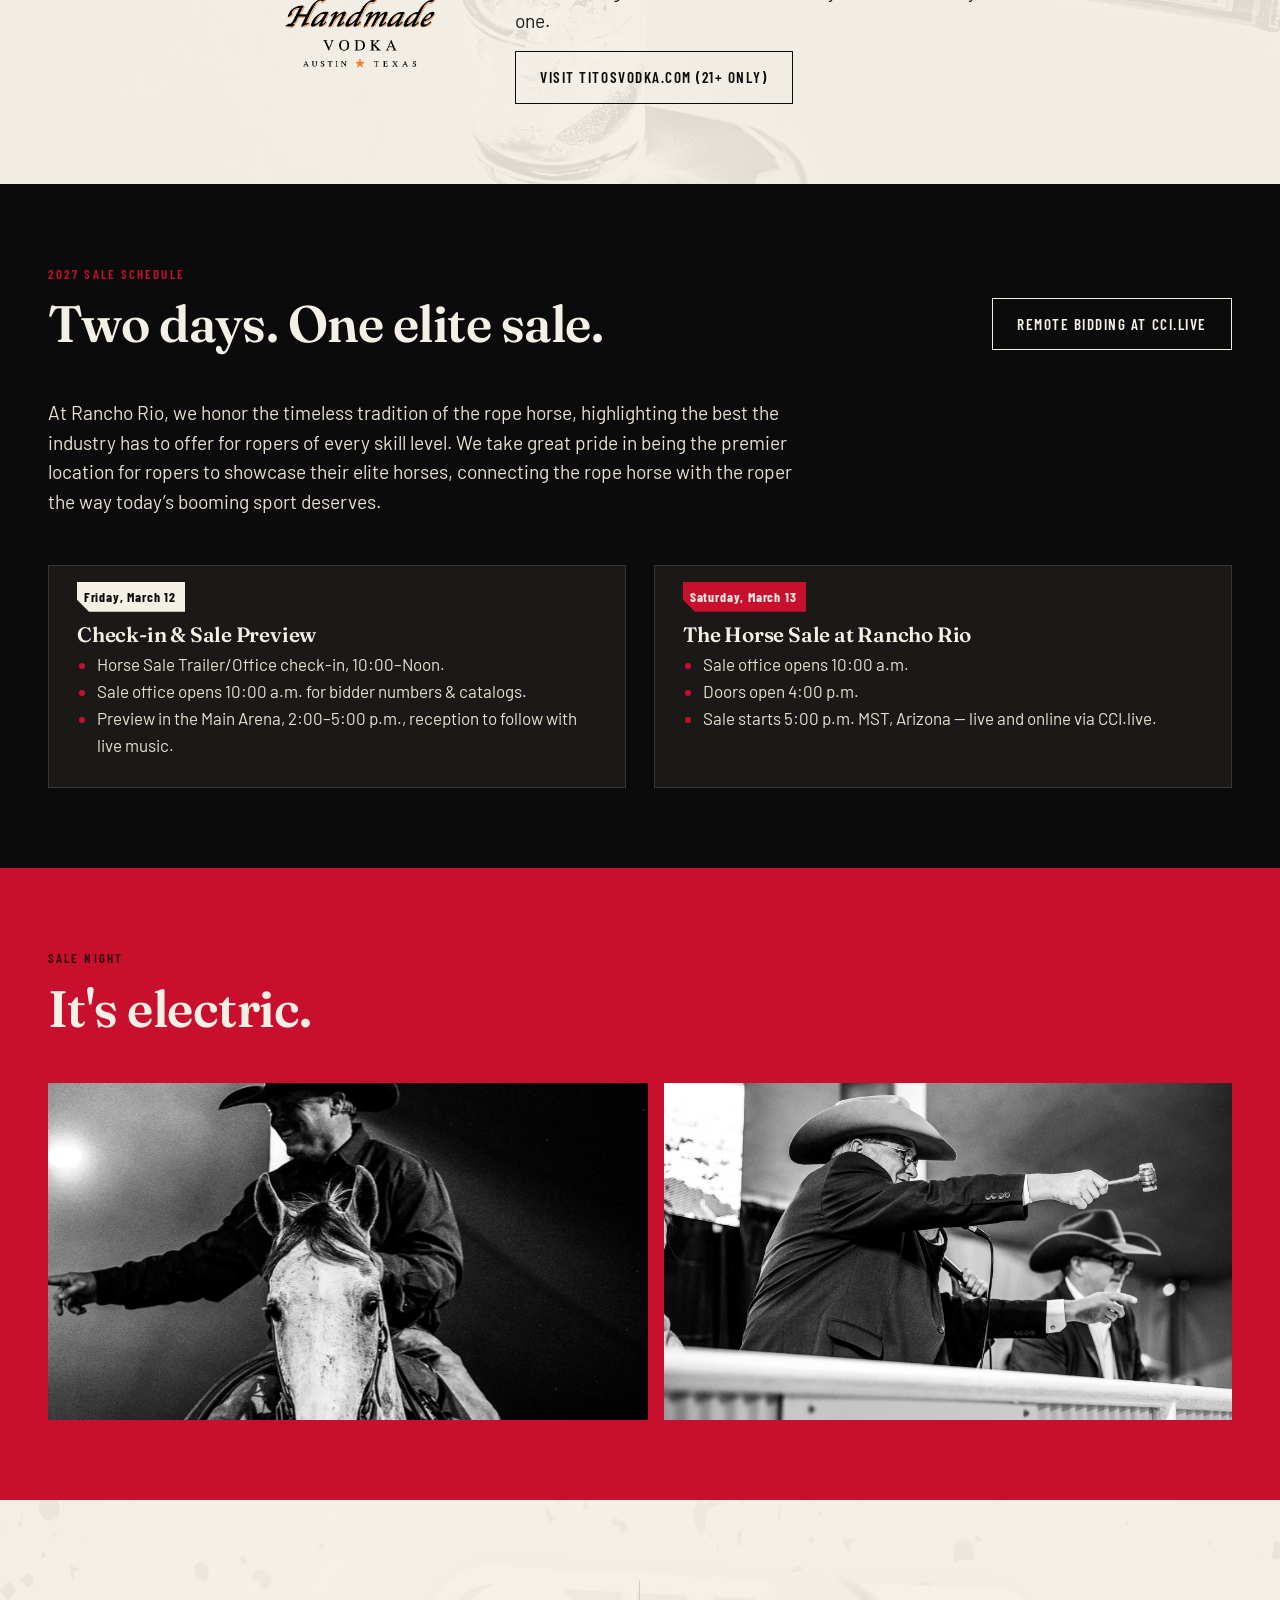
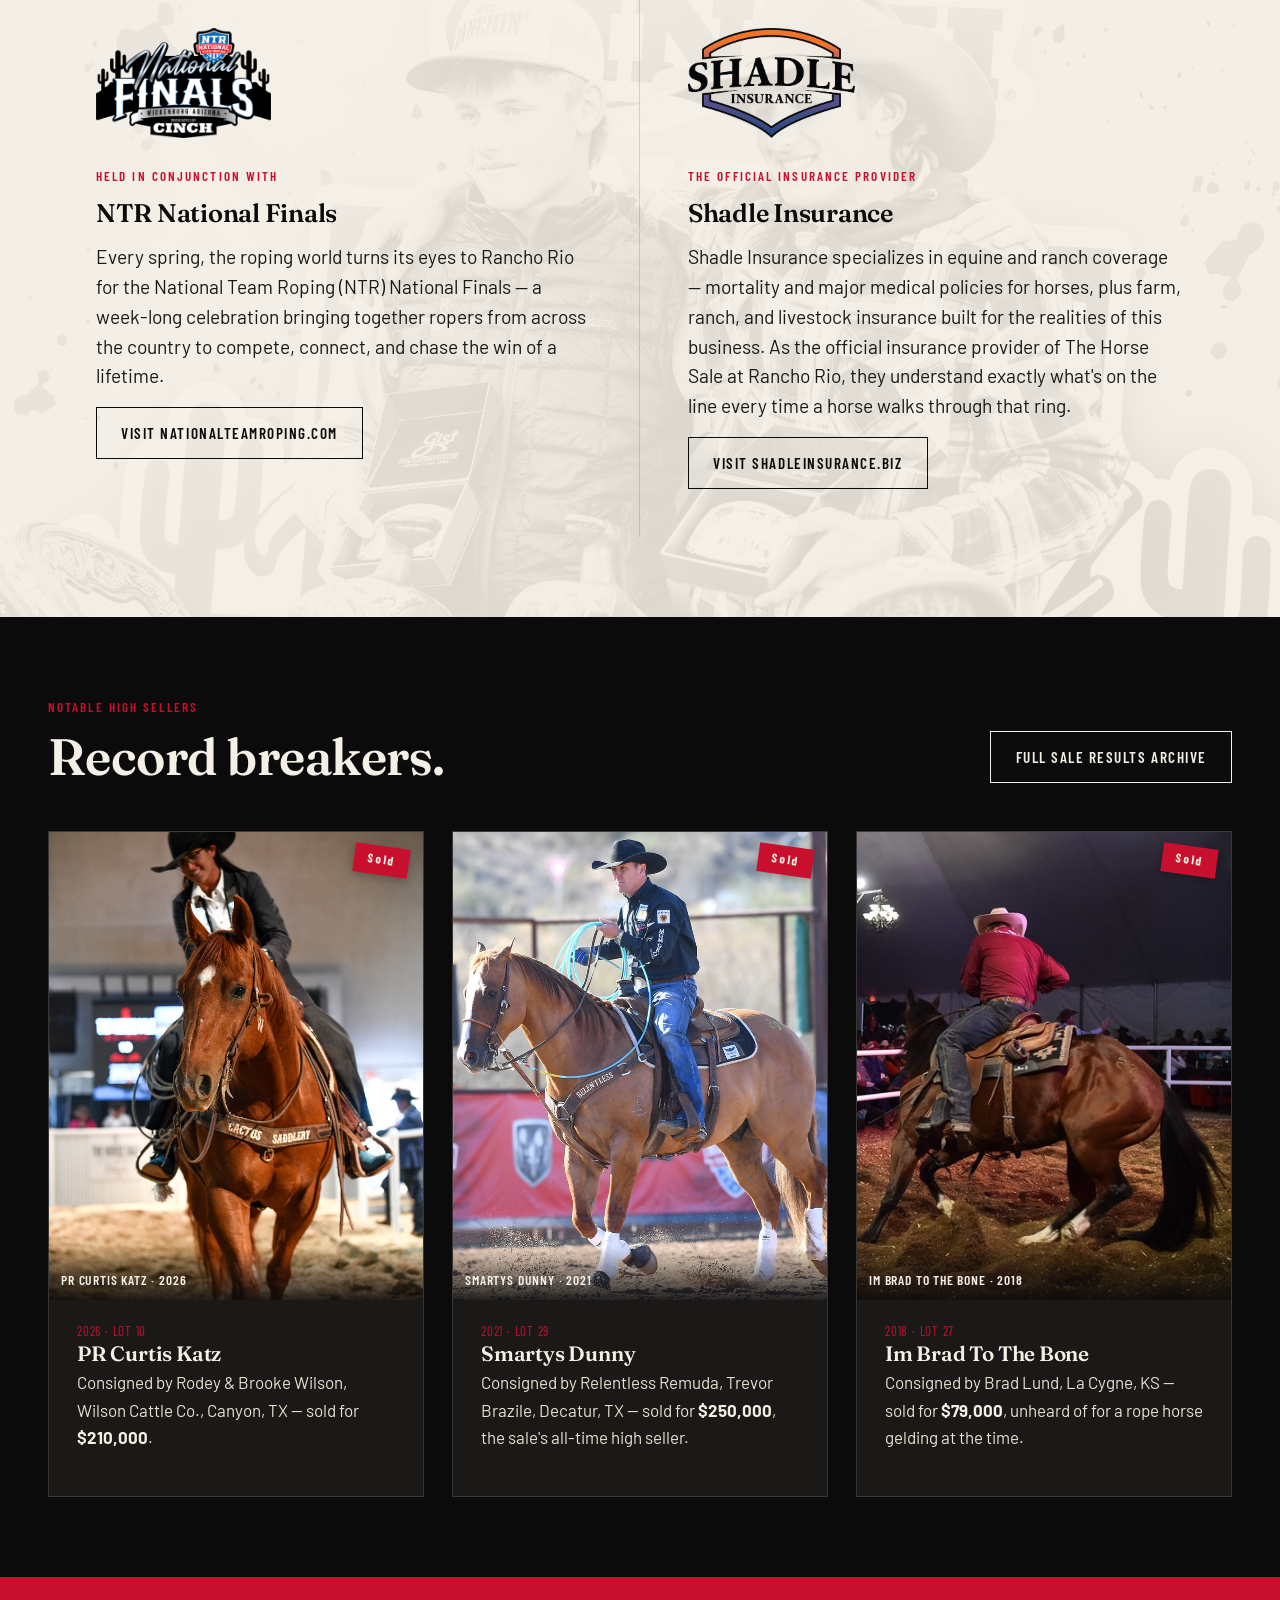
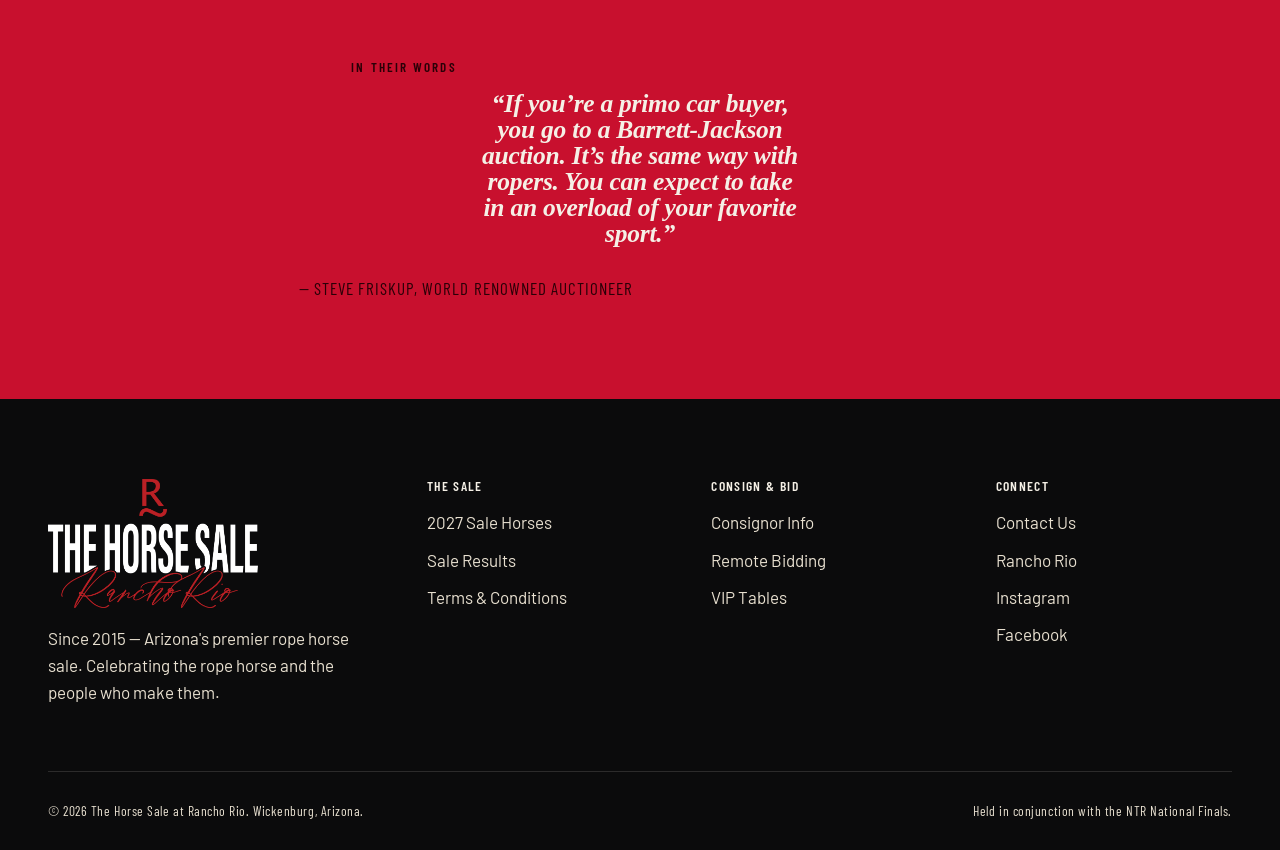
==== commit ccb96fd4: "Replace homepage Consignors CTA with Steve Friskup testimonial The invitation-only sale made "Only t" ====
--- a/index.html
+++ b/index.html
@@ -405,12 +405,10 @@
 </section>
 
 <section class="section-red">
-  <div class="wrap" style="display:flex; justify-content:space-between; align-items:center; gap:var(--space-3); flex-wrap:wrap;">
-    <div>
-      <p class="eyebrow on-dark" style="color:#2a0007;">Consignors</p>
-      <h2 style="max-width:16ch;">Only the best make the cut. Nominate yours.</h2>
-    </div>
-    <a href="consignors.html" class="btn btn-outline-light" style="border-color:var(--ink); color:var(--ink);">Consignor Info &amp; Nomination</a>
+  <div class="wrap" style="max-width:900px; text-align:center;">
+    <p class="eyebrow on-dark" style="color:#2a0007;">In Their Words</p>
+    <h2 style="max-width:26ch; margin:0 auto; font-style:italic;">&ldquo;If you&rsquo;re a primo car buyer, you go to a Barrett-Jackson auction. It&rsquo;s the same way with ropers. You can expect to take in an overload of your favorite sport.&rdquo;</h2>
+    <p style="margin-top:var(--space-3); font-family:var(--font-label); text-transform:uppercase; letter-spacing:0.06em; color:#2a0007;">&mdash; Steve Friskup, World Renowned Auctioneer</p>
   </div>
 </section>
 
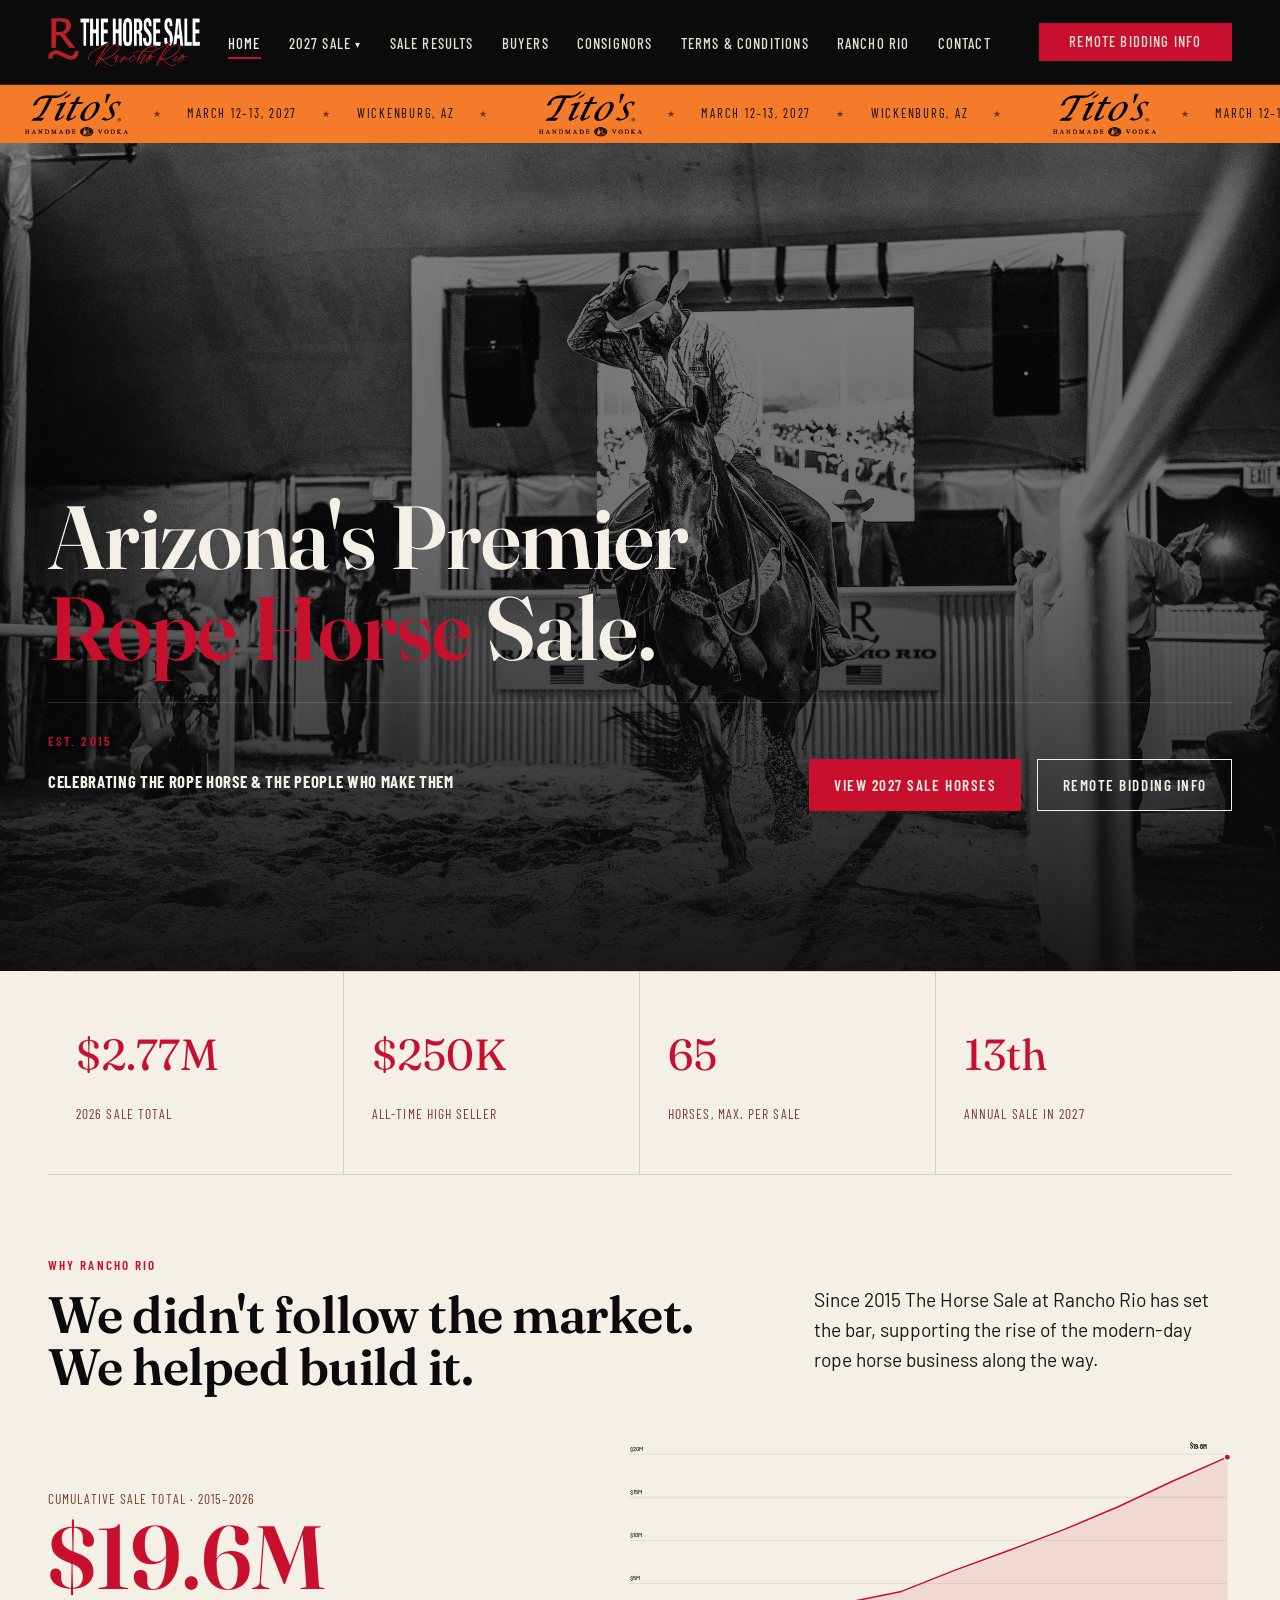
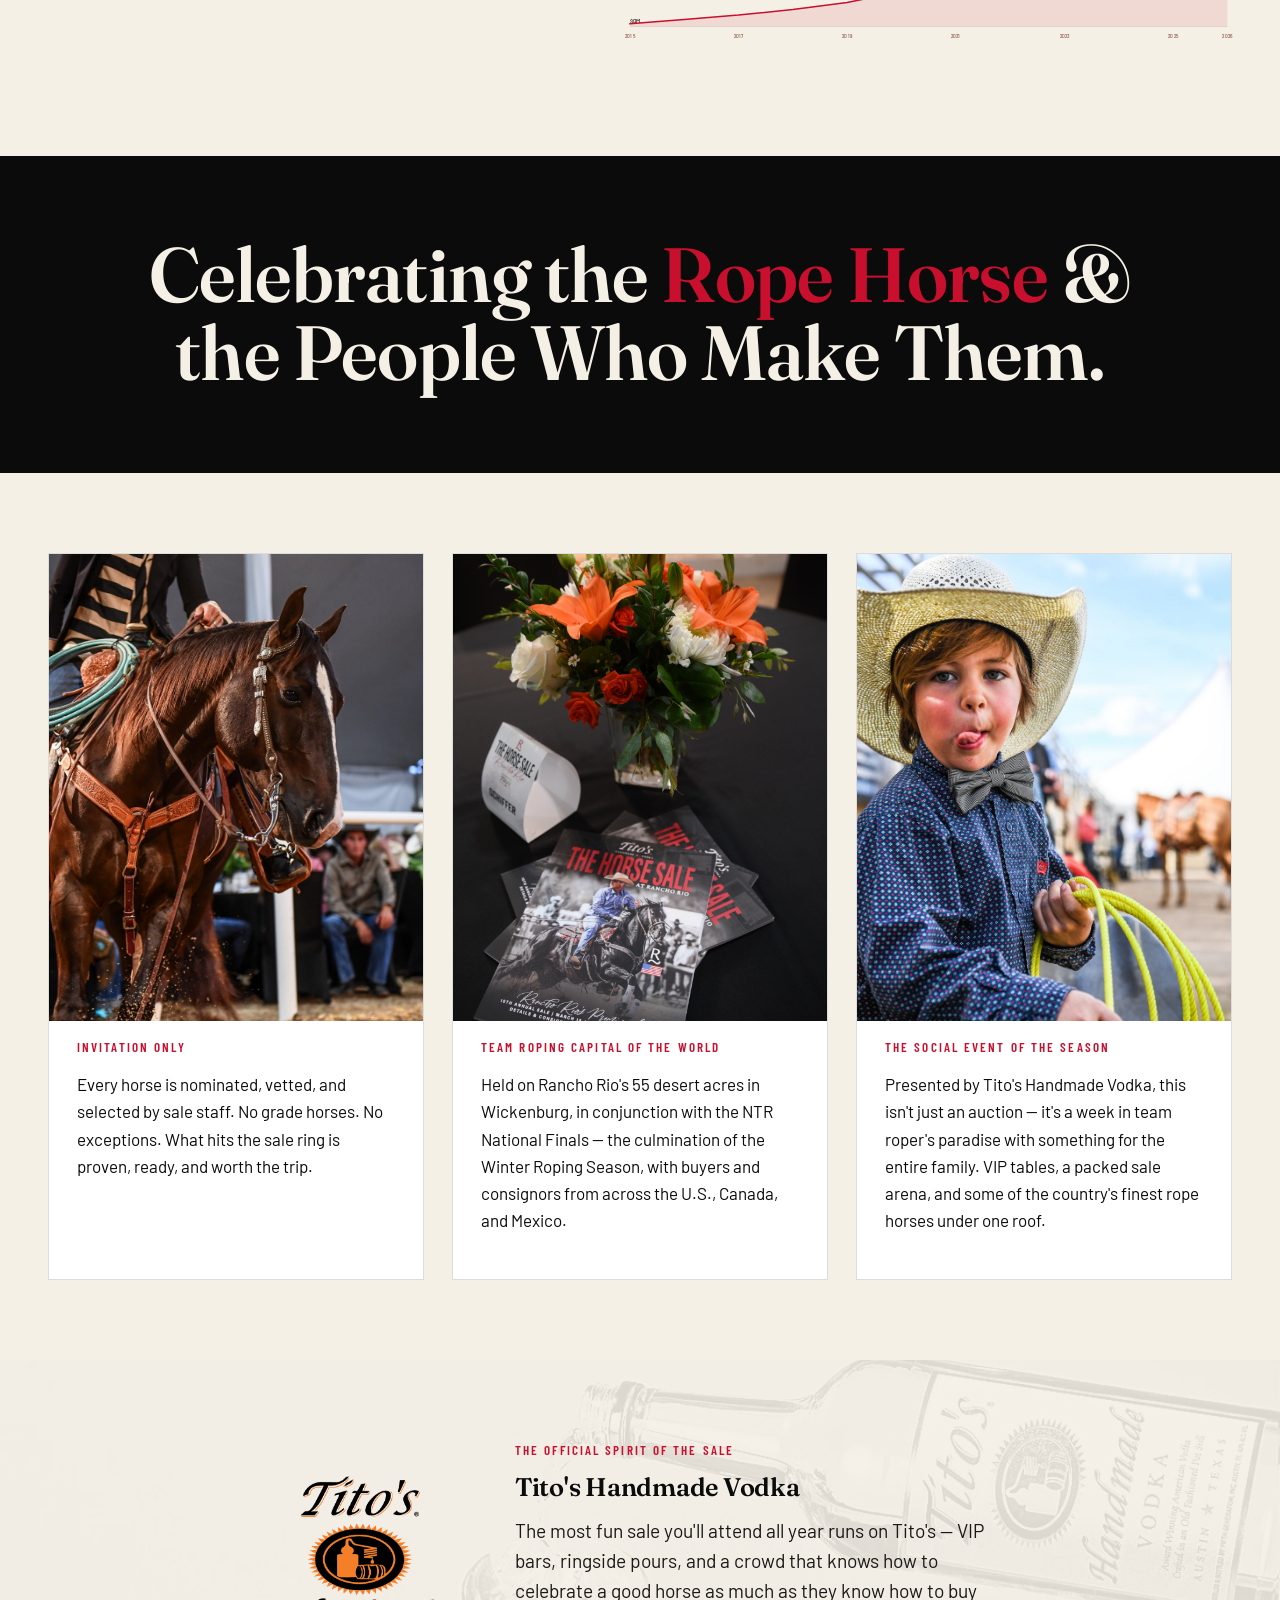
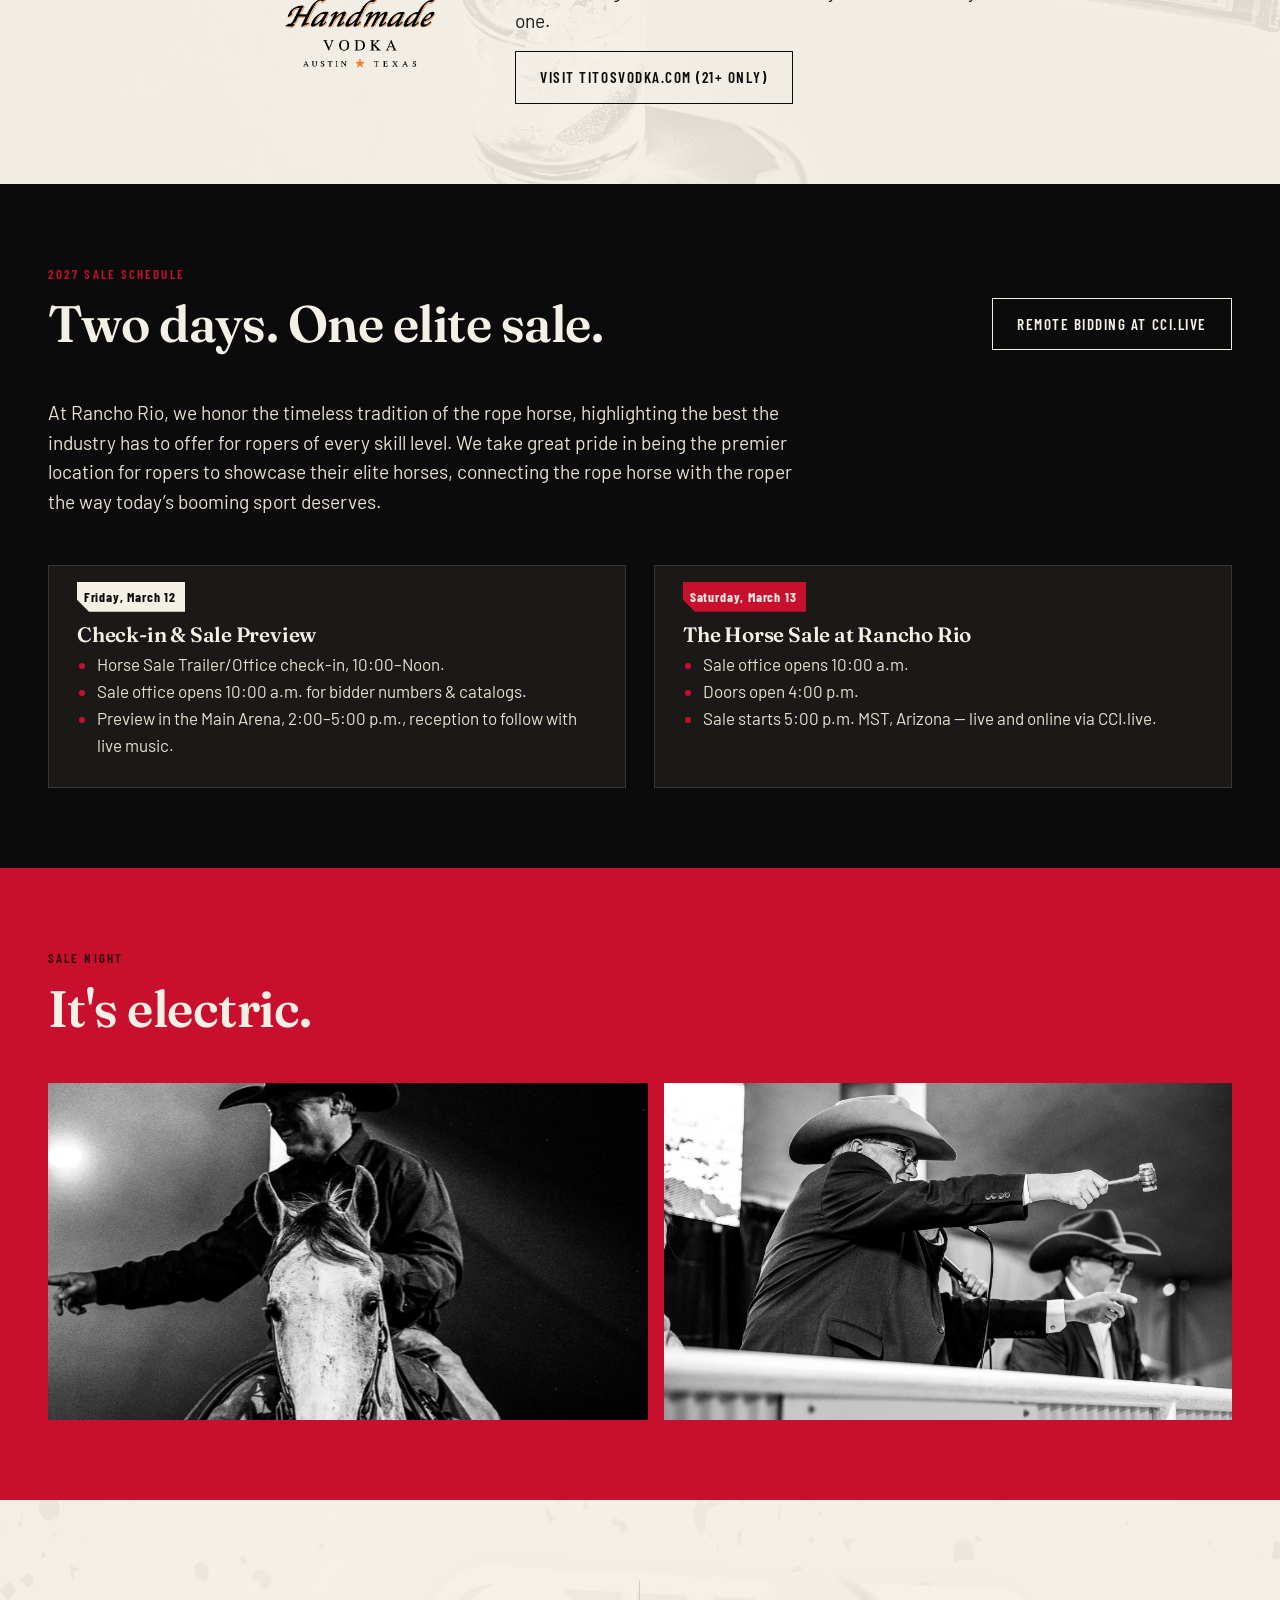
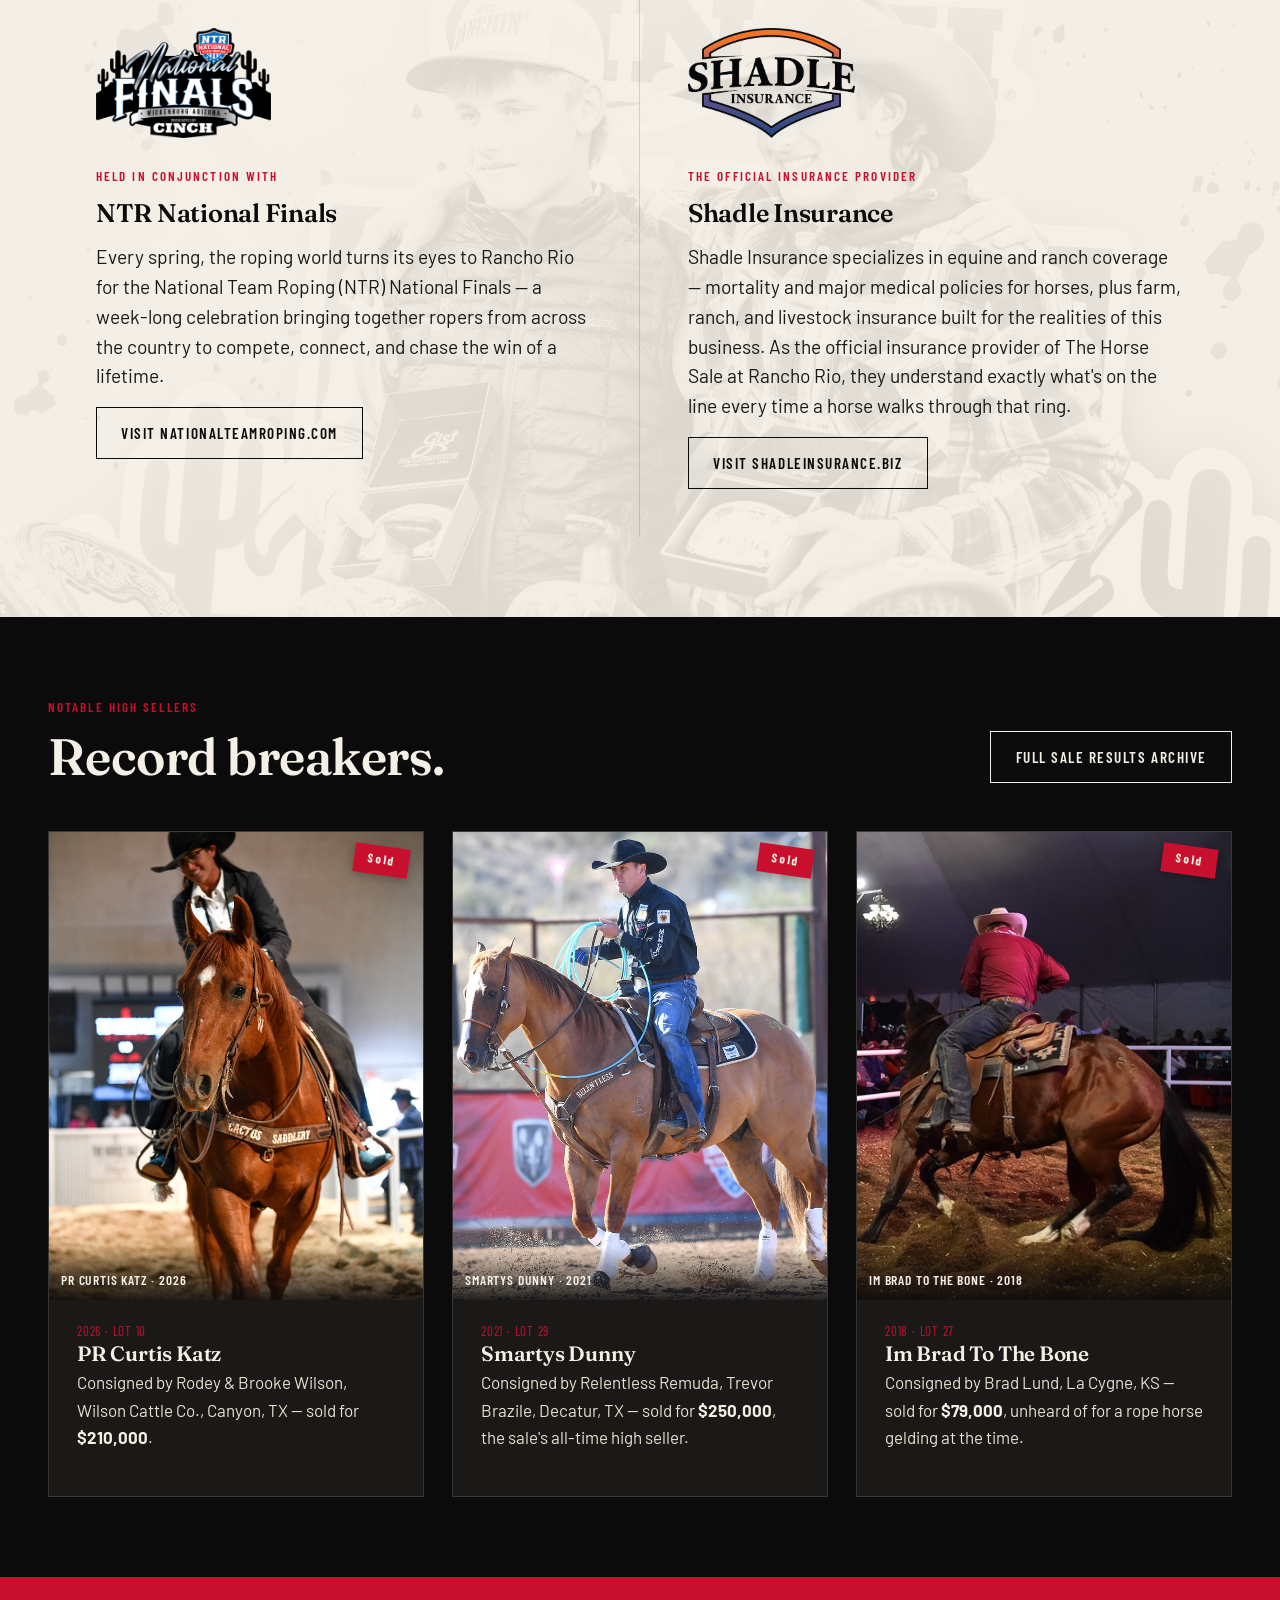
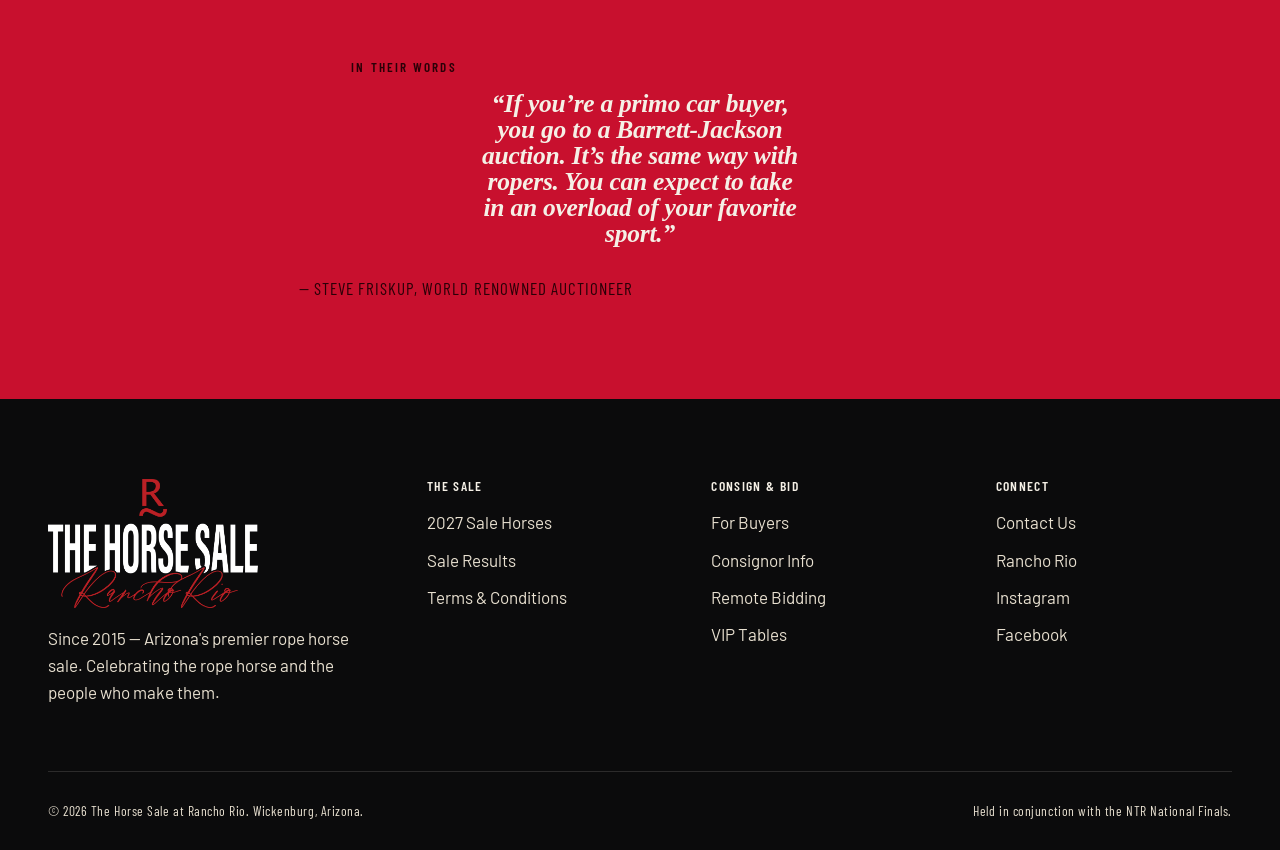
==== commit fc1c5c44: "Add Buyers page, rename nav CTA to Remote Bidding Info New buyers.html covers registration, payment " ====
--- a/index.html
+++ b/index.html
@@ -35,12 +35,13 @@
           </ul>
         </li>
         <li><a href="results.html">Sale Results</a></li>
+        <li><a href="buyers.html">Buyers</a></li>
         <li><a href="consignors.html">Consignors</a></li>
         <li><a href="terms.html">Terms &amp; Conditions</a></li>
         <li><a href="https://ranchorioaz.com" target="_blank" rel="noopener">Rancho Rio</a></li>
         <li><a href="contact.html">Contact</a></li>
       </ul>
-      <a href="remote-bidding.html" class="btn btn-primary">Register to Bid</a>
+      <a href="remote-bidding.html" class="btn btn-primary">Remote Bidding Info</a>
     </nav>
     <button class="nav-toggle" aria-label="Menu">Menu</button>
   </div>
@@ -430,6 +431,7 @@
       <div>
         <h4>Consign &amp; Bid</h4>
         <ul>
+          <li><a href="buyers.html">For Buyers</a></li>
           <li><a href="consignors.html">Consignor Info</a></li>
           <li><a href="remote-bidding.html">Remote Bidding</a></li>
           <li><a href="contact.html">VIP Tables</a></li>
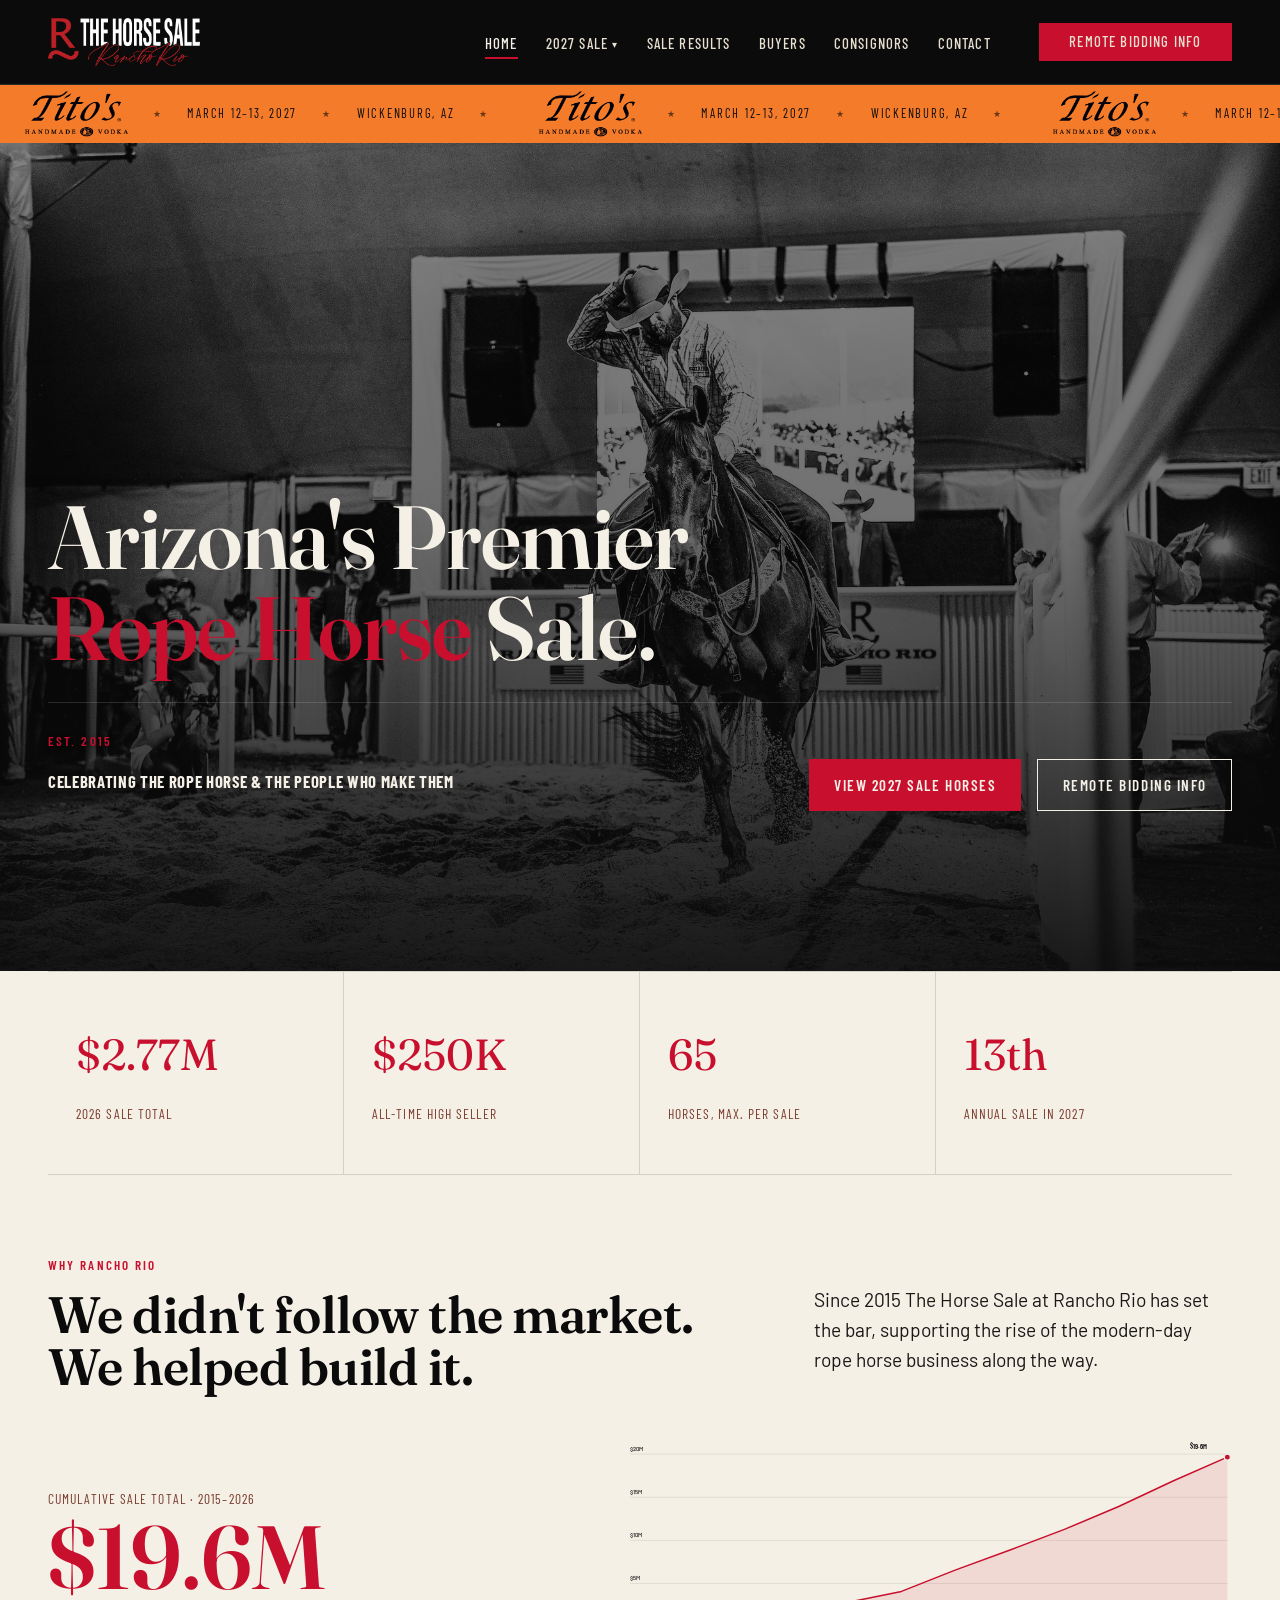
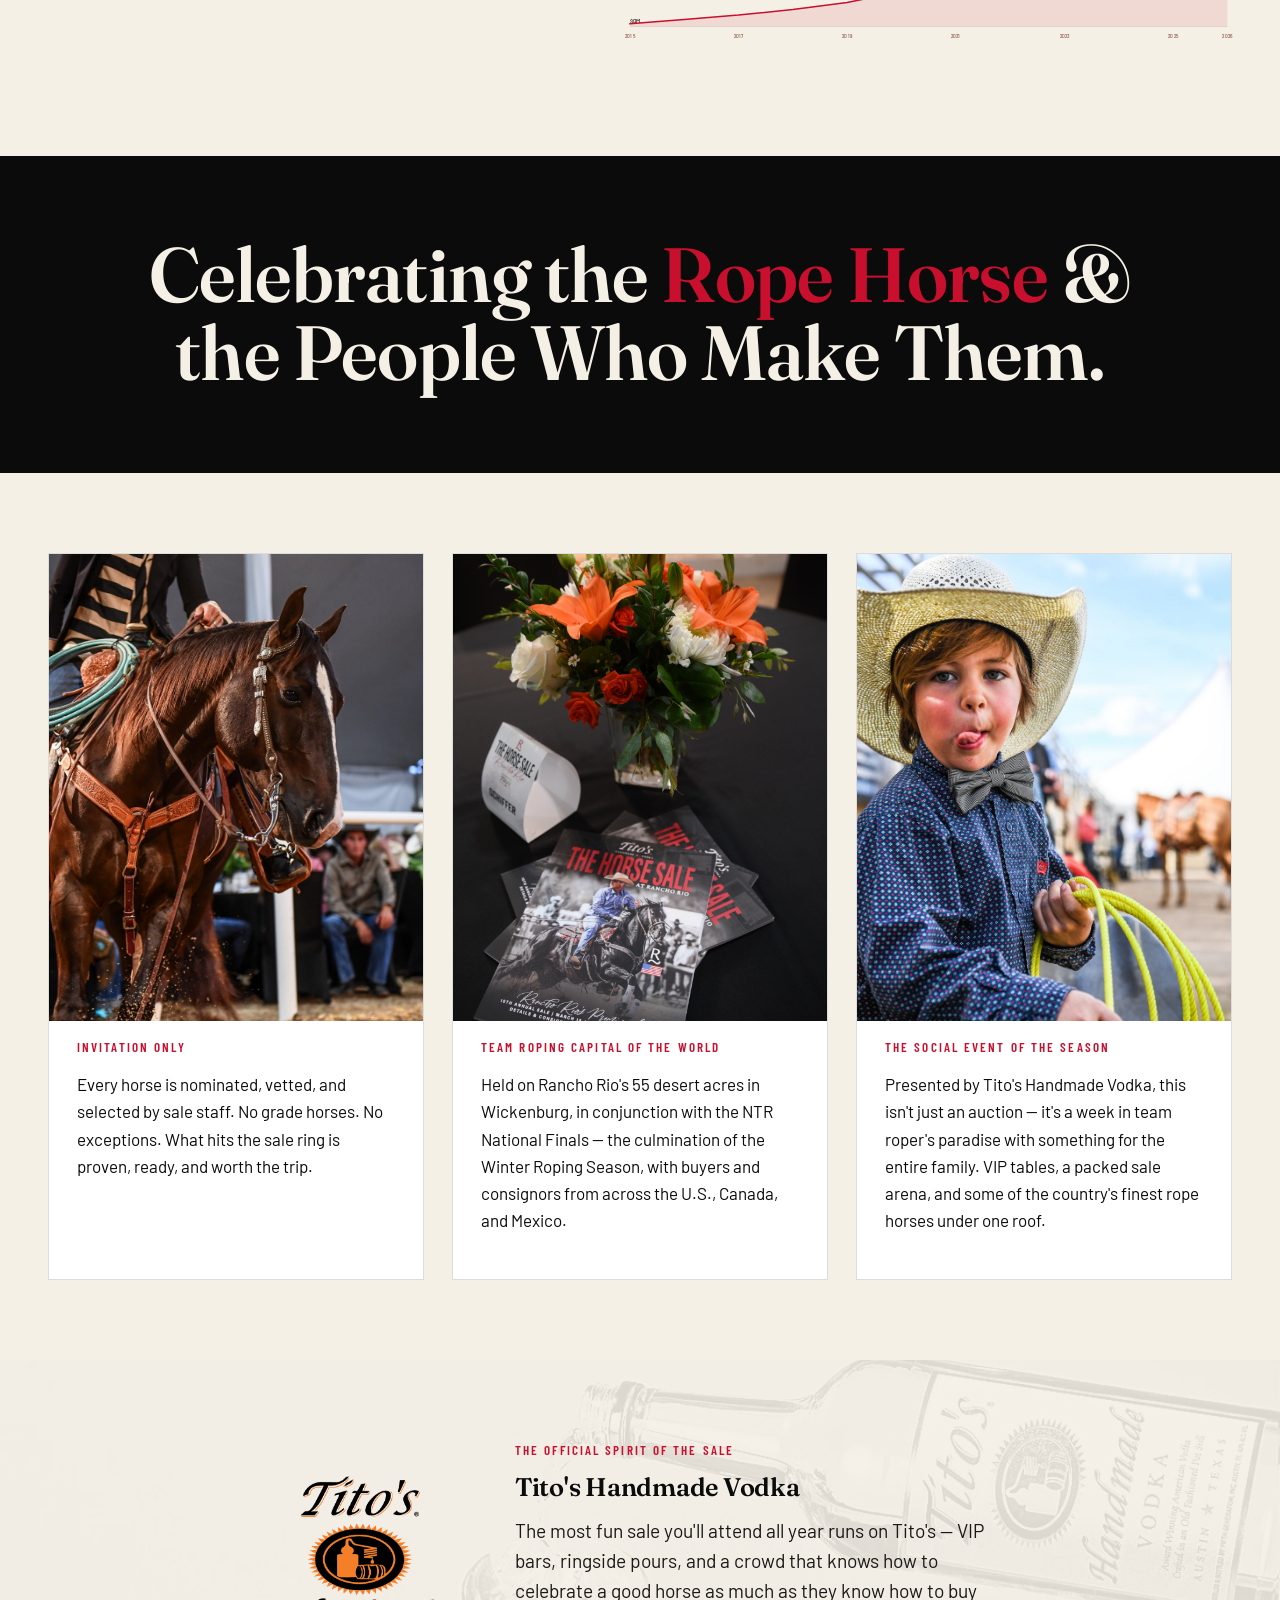
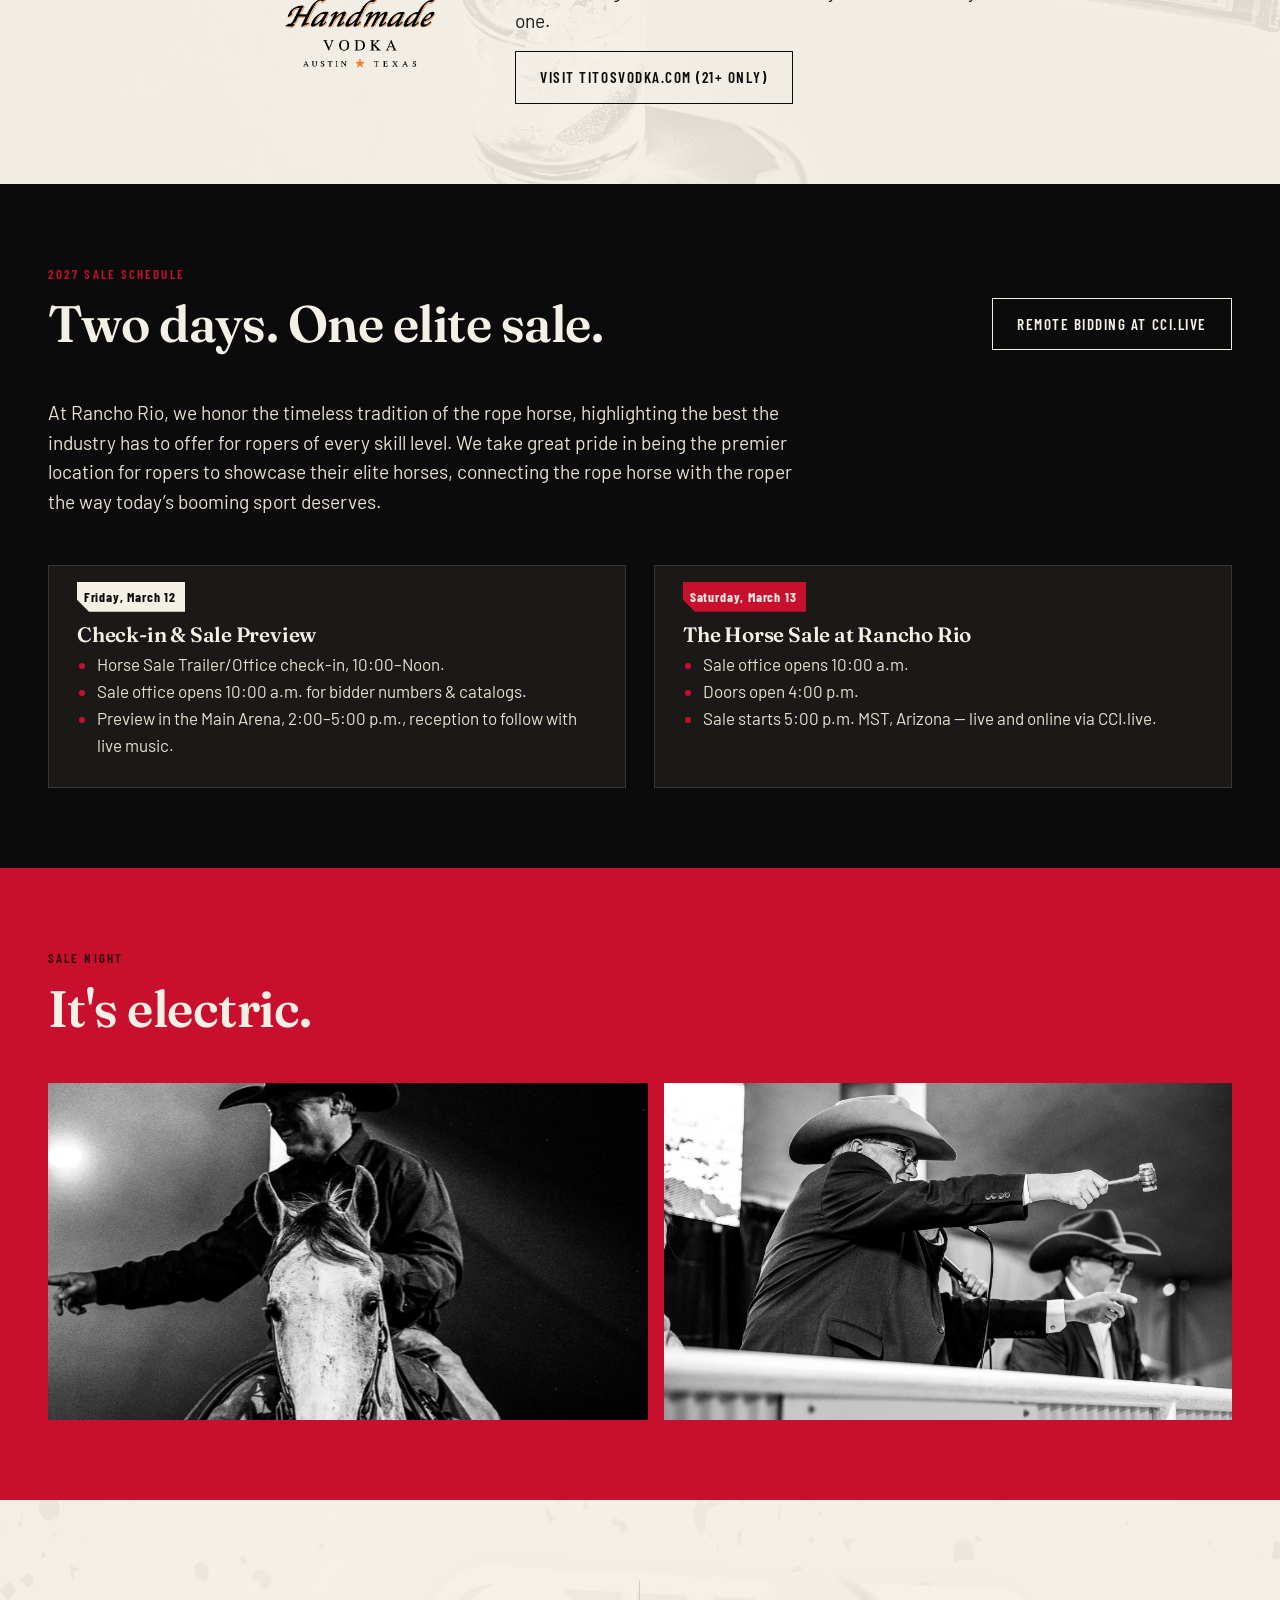
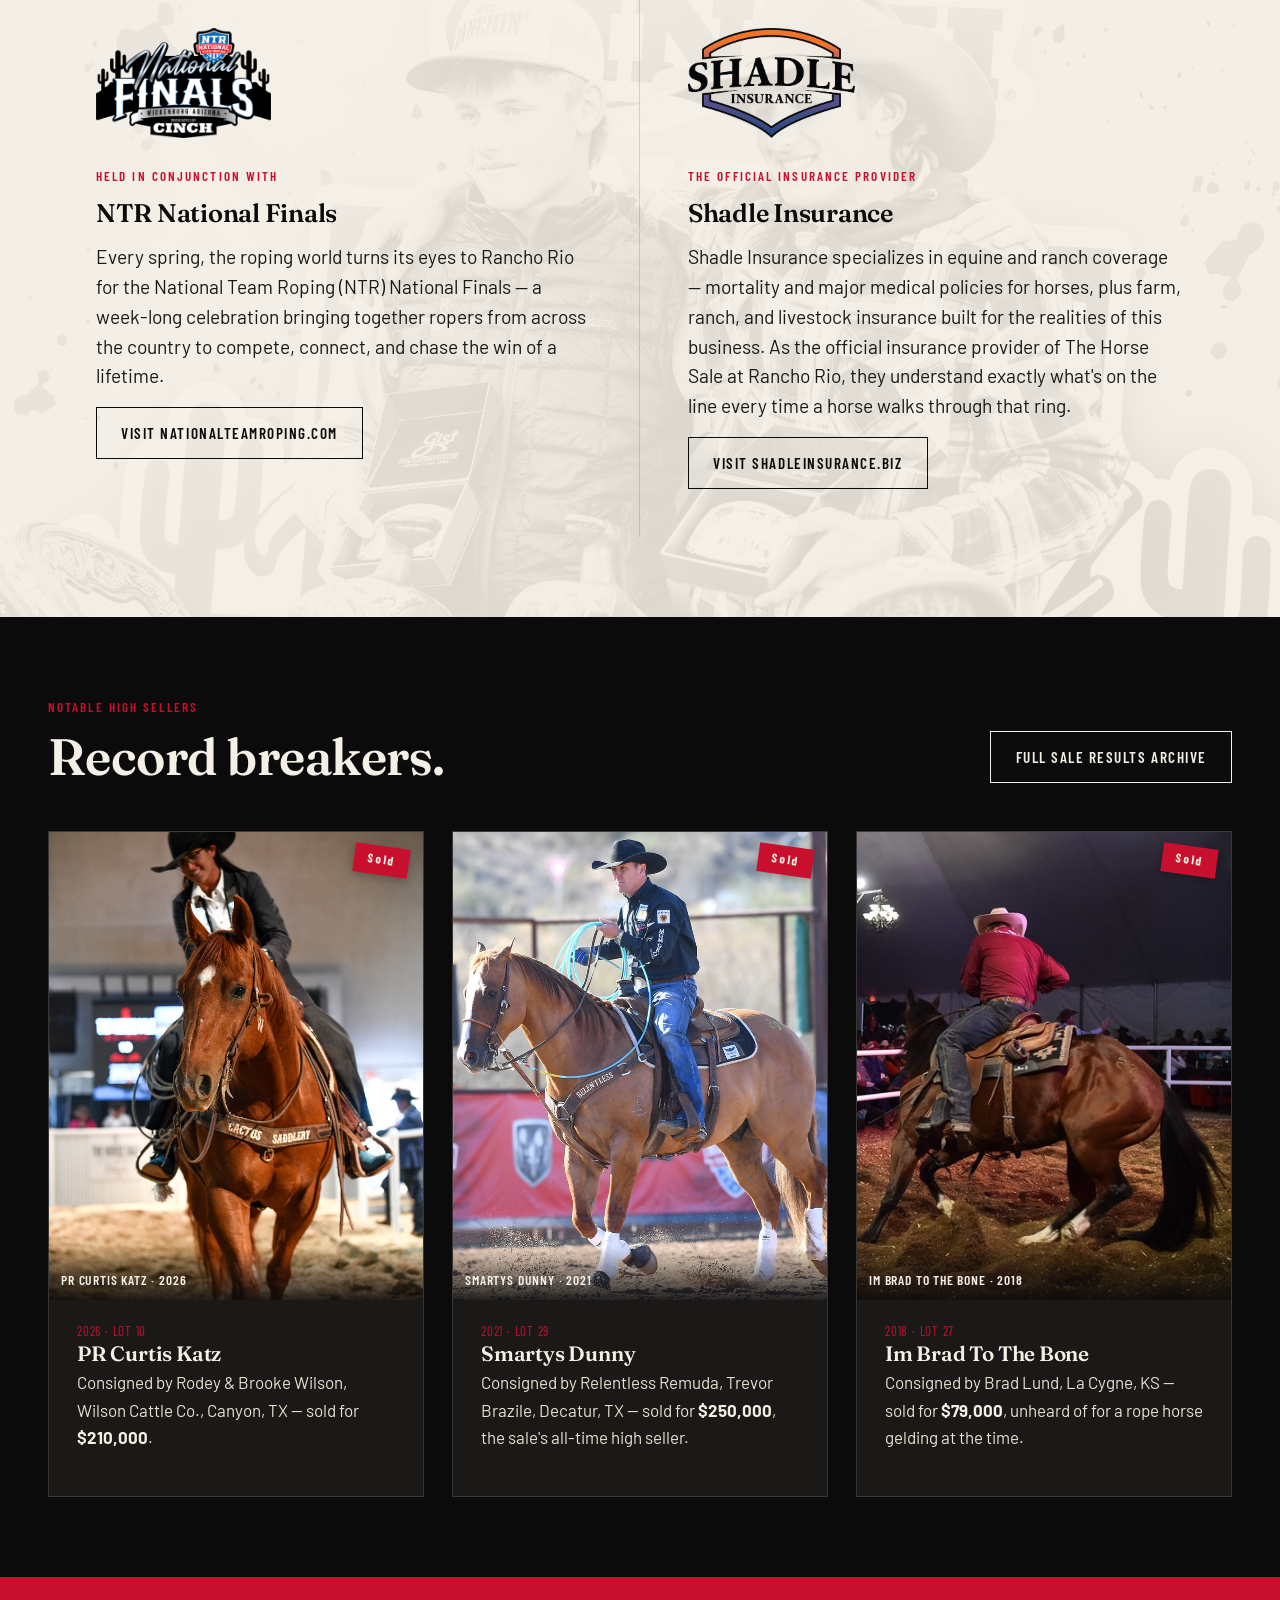
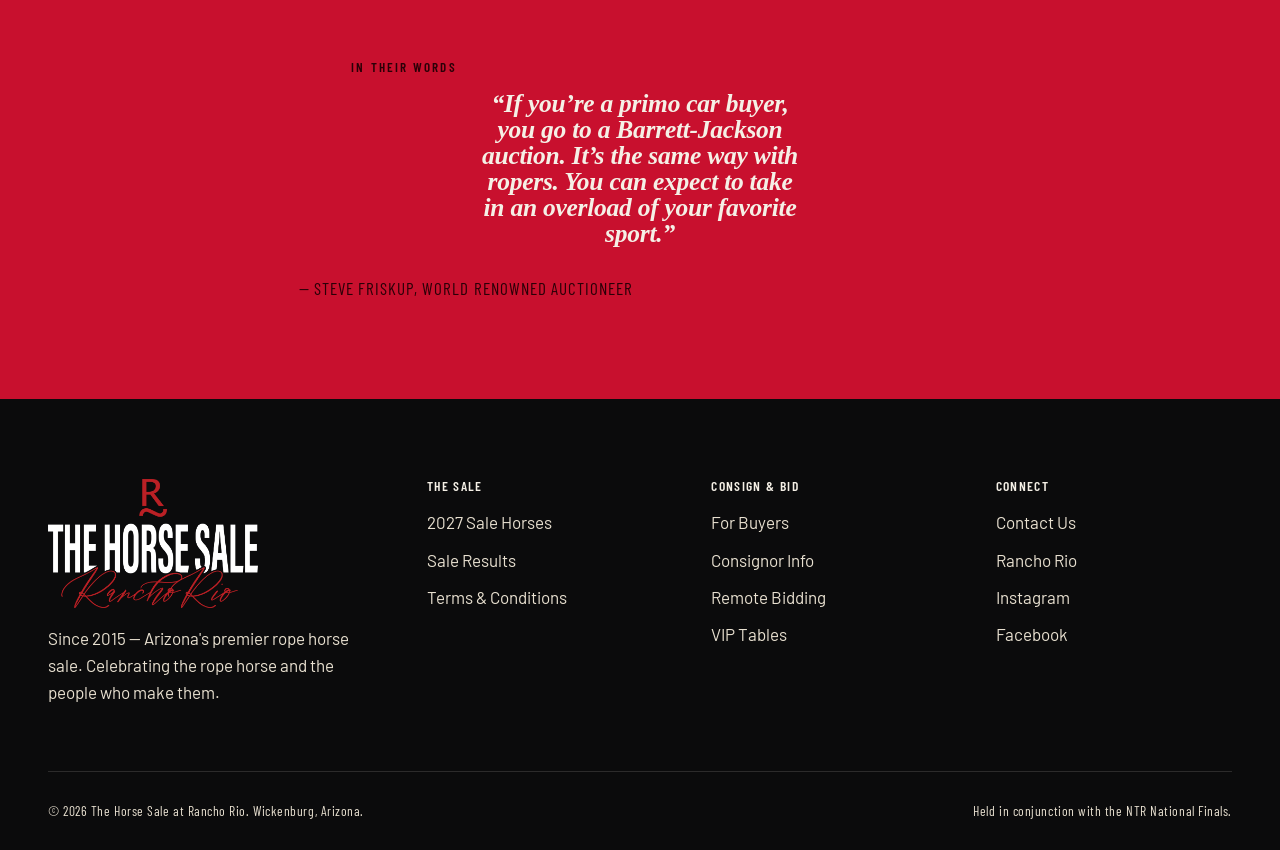
==== commit 69b1e6c3: "Remove Terms & Conditions and Rancho Rio links from nav" ====
--- a/index.html
+++ b/index.html
@@ -37,8 +37,6 @@
         <li><a href="results.html">Sale Results</a></li>
         <li><a href="buyers.html">Buyers</a></li>
         <li><a href="consignors.html">Consignors</a></li>
-        <li><a href="terms.html">Terms &amp; Conditions</a></li>
-        <li><a href="https://ranchorioaz.com" target="_blank" rel="noopener">Rancho Rio</a></li>
         <li><a href="contact.html">Contact</a></li>
       </ul>
       <a href="remote-bidding.html" class="btn btn-primary">Remote Bidding Info</a>
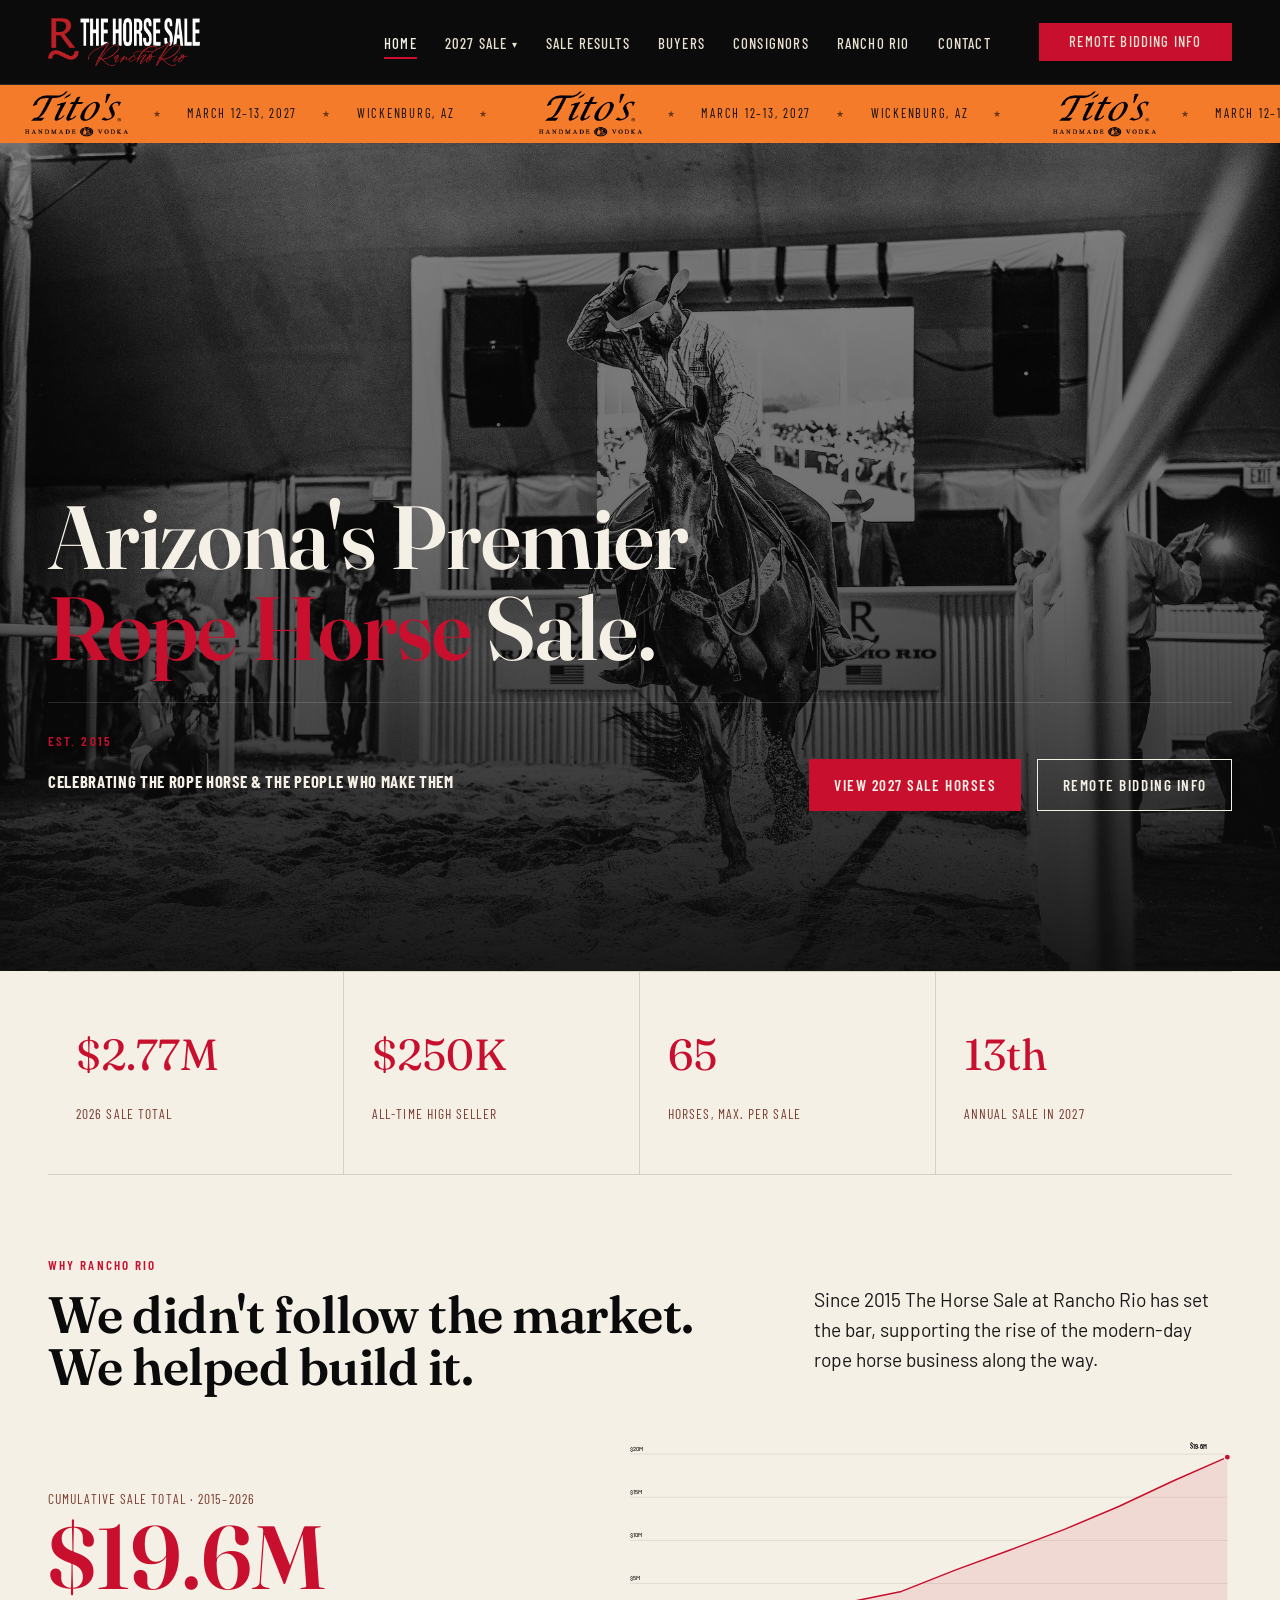
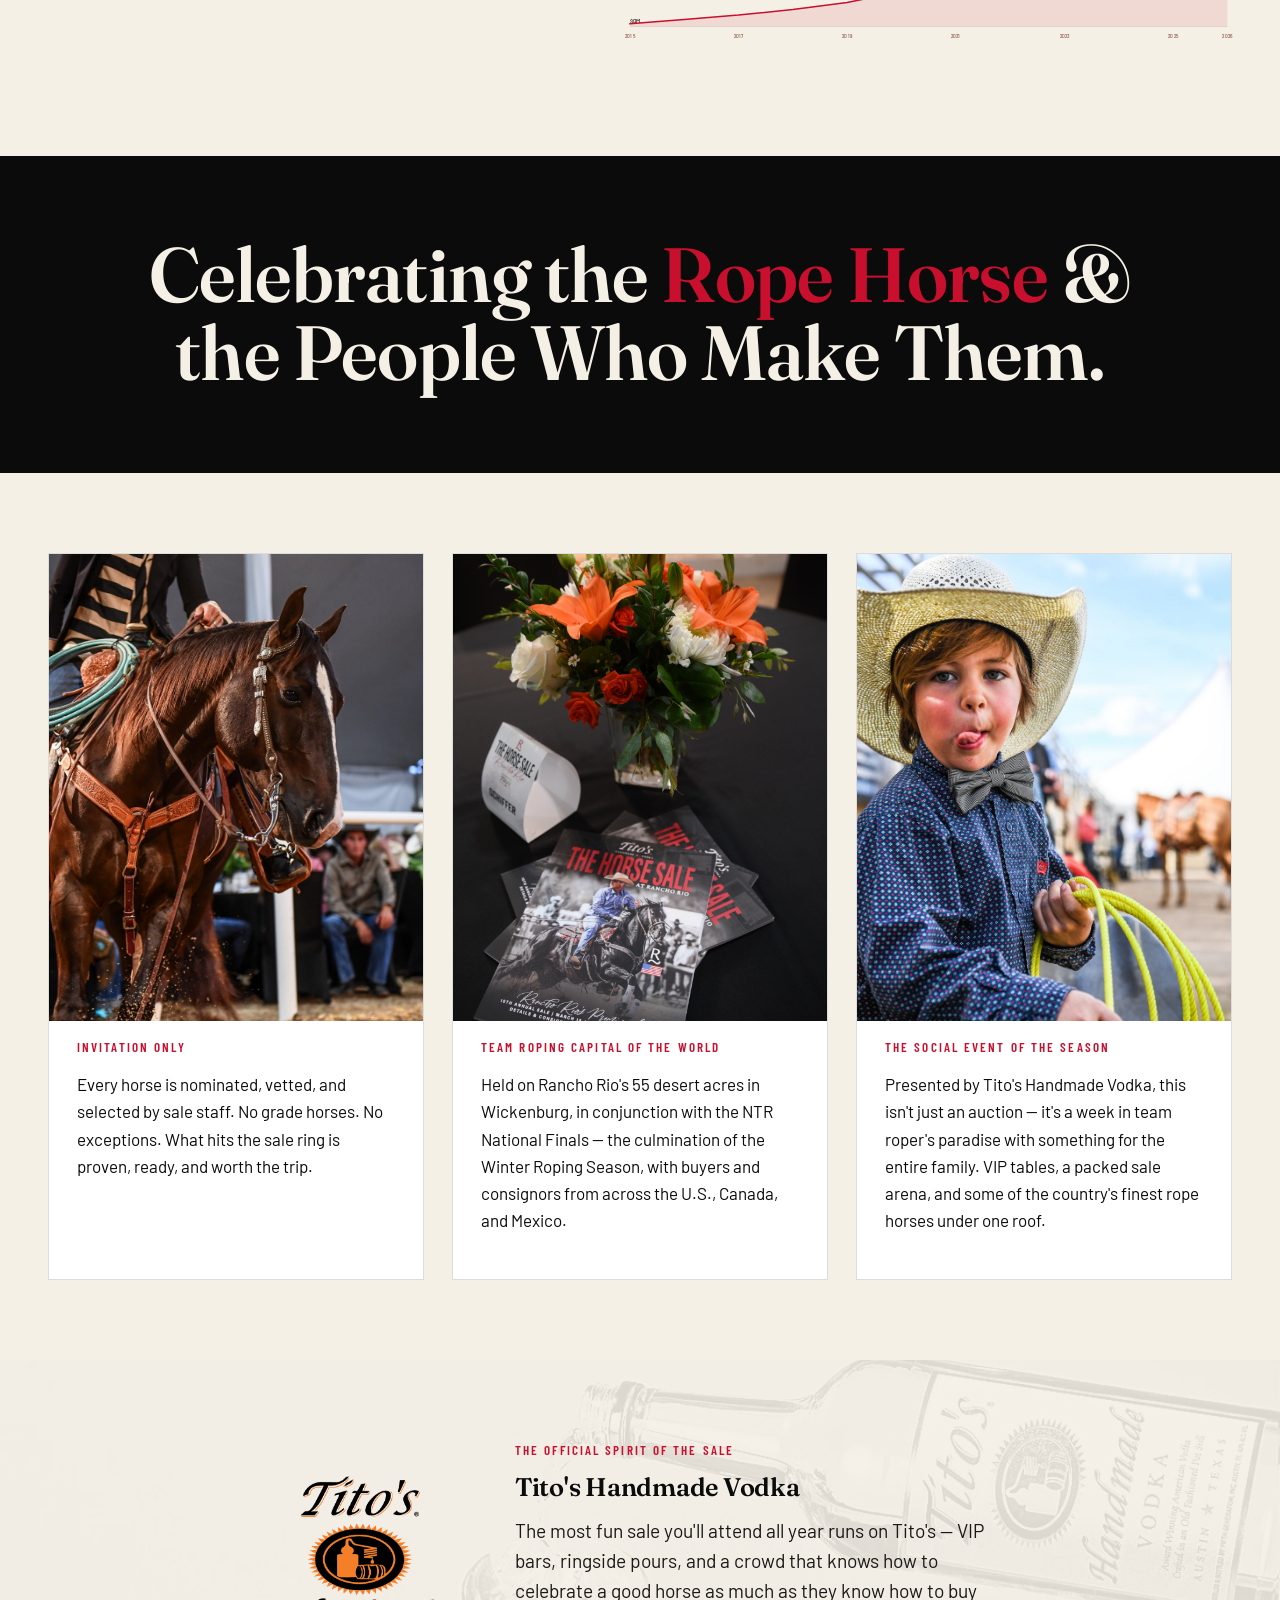
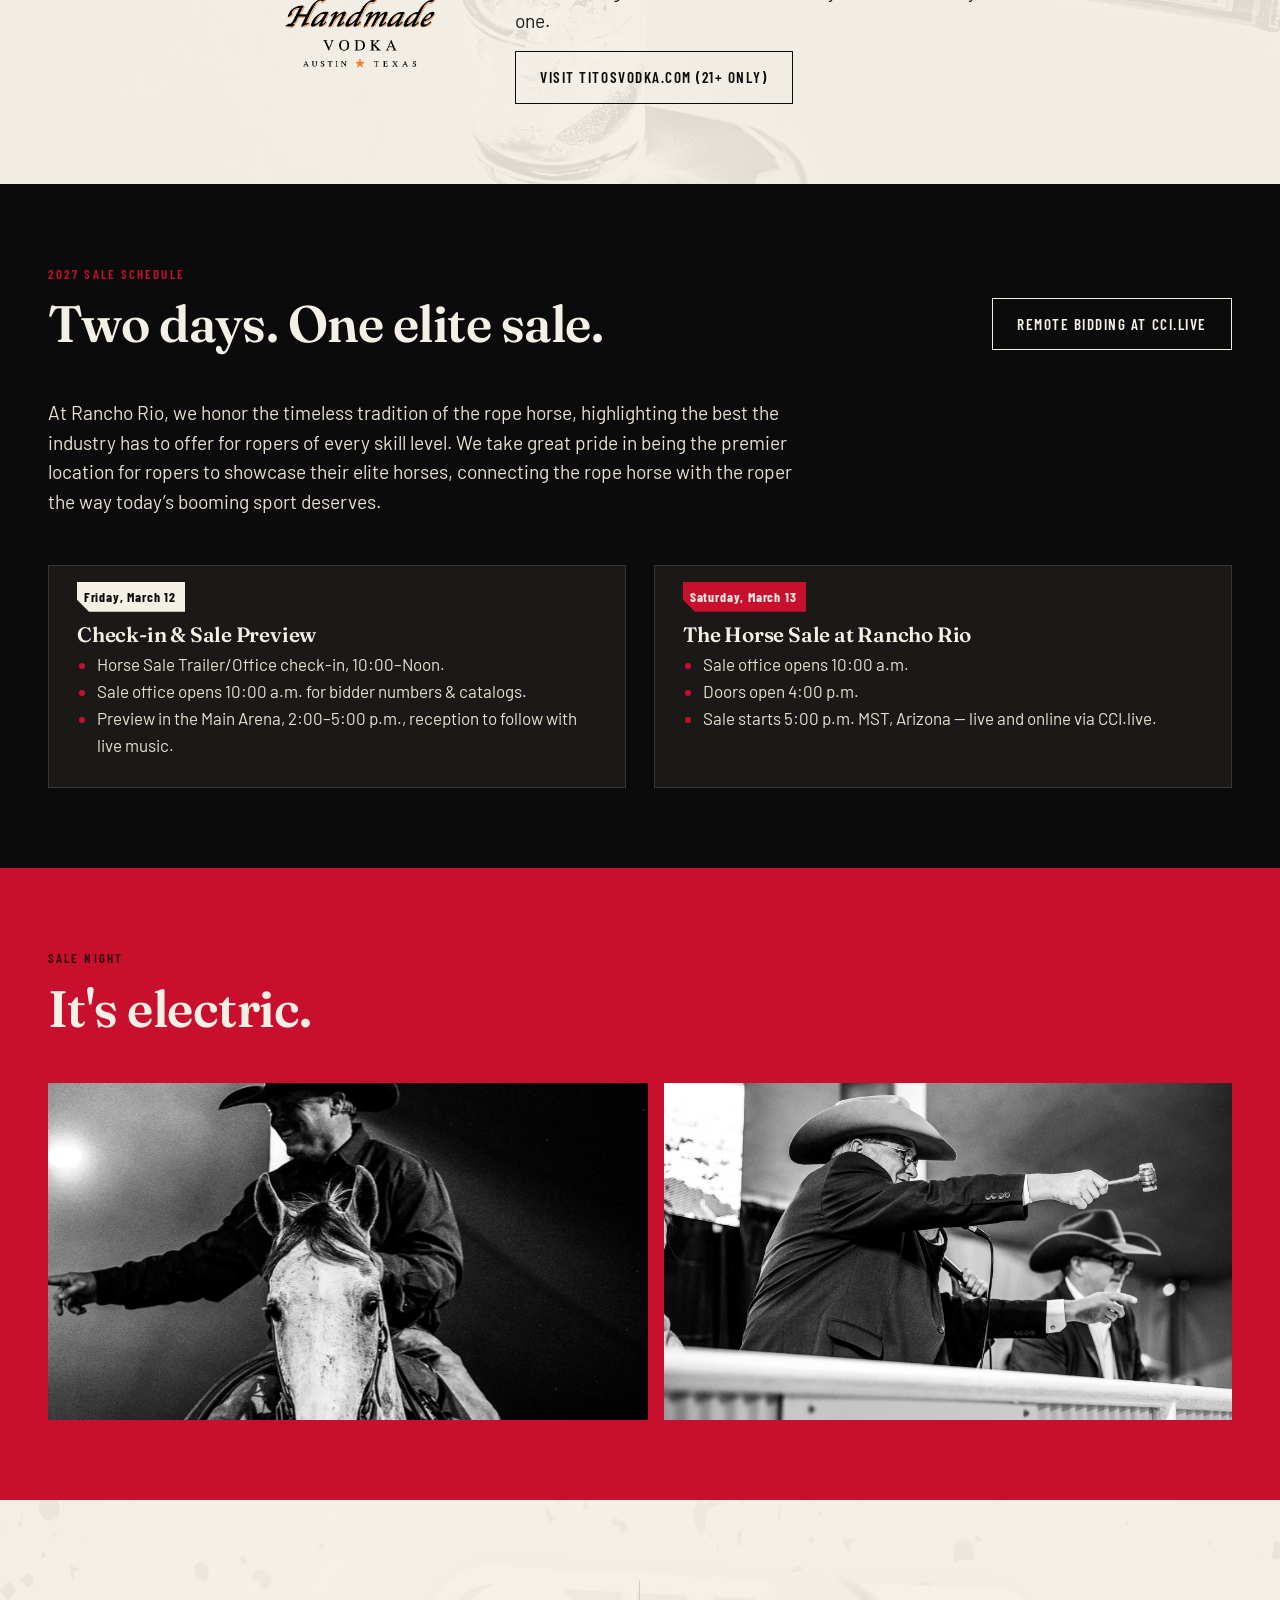
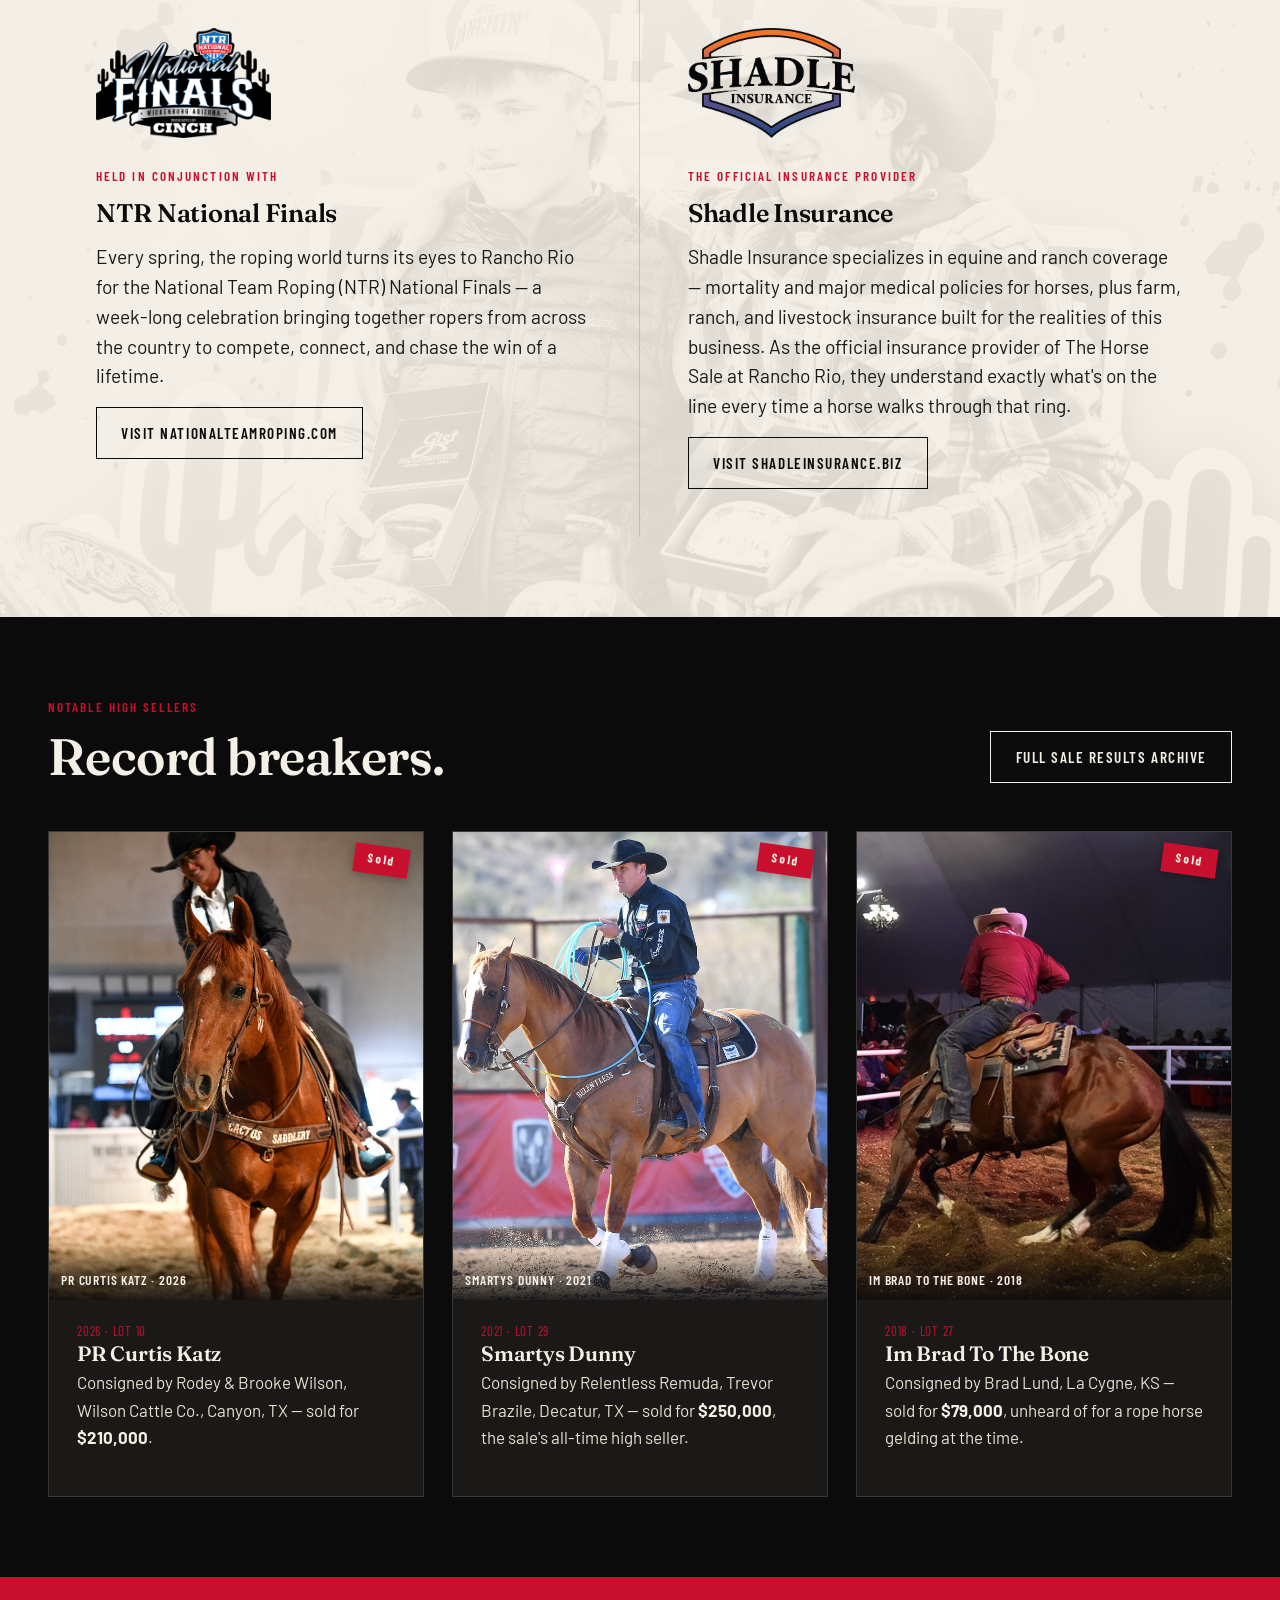
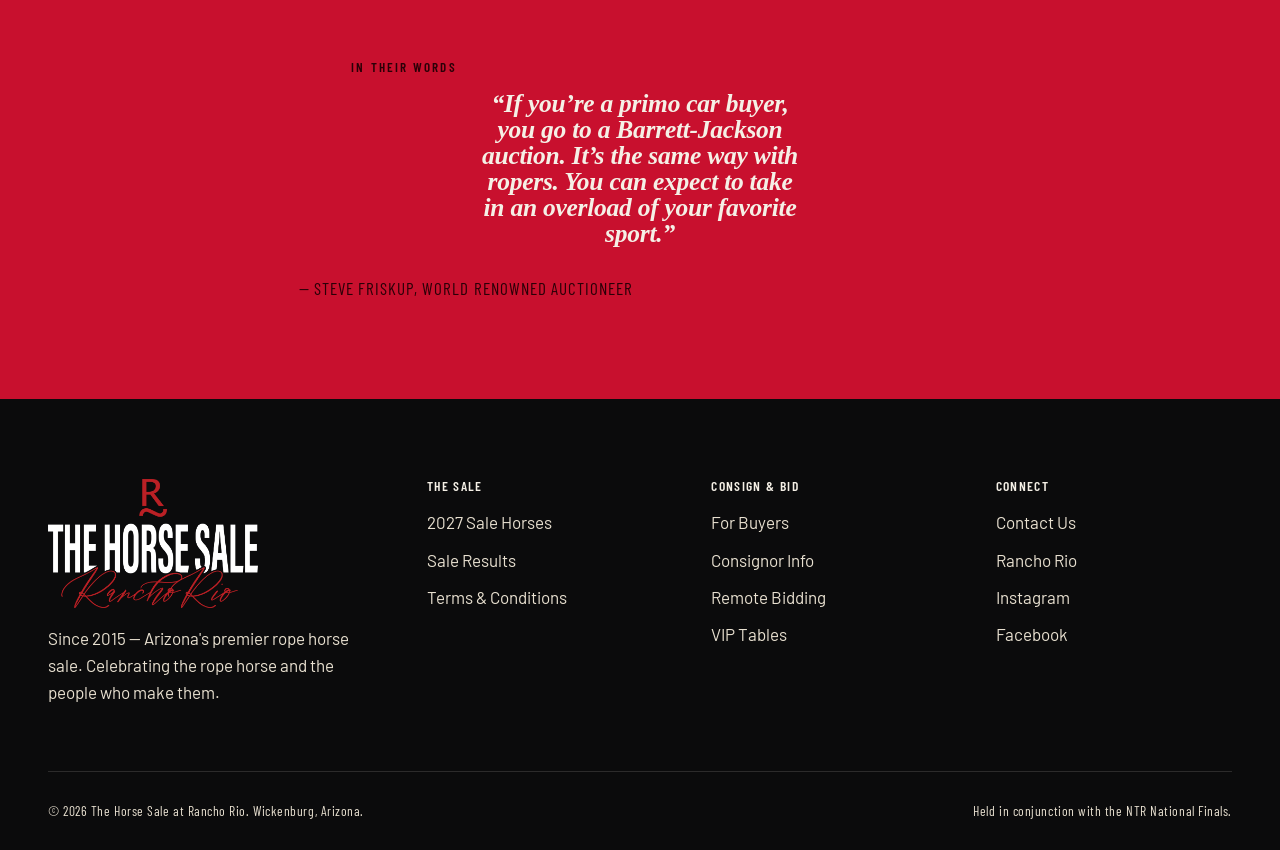
==== commit c6a39e39: "Add Rancho Rio back to main nav, open footer link in same window" ====
--- a/index.html
+++ b/index.html
@@ -37,6 +37,7 @@
         <li><a href="results.html">Sale Results</a></li>
         <li><a href="buyers.html">Buyers</a></li>
         <li><a href="consignors.html">Consignors</a></li>
+        <li><a href="https://ranchorioaz.com">Rancho Rio</a></li>
         <li><a href="contact.html">Contact</a></li>
       </ul>
       <a href="remote-bidding.html" class="btn btn-primary">Remote Bidding Info</a>
@@ -439,7 +440,7 @@
         <h4>Connect</h4>
         <ul>
           <li><a href="contact.html">Contact Us</a></li>
-          <li><a href="https://ranchorioaz.com" target="_blank" rel="noopener">Rancho Rio</a></li>
+          <li><a href="https://ranchorioaz.com">Rancho Rio</a></li>
           <li><a href="https://www.instagram.com/ranchorioaz" target="_blank" rel="noopener">Instagram</a></li>
           <li><a href="https://www.facebook.com/RanchoRio" target="_blank" rel="noopener">Facebook</a></li>
         </ul>
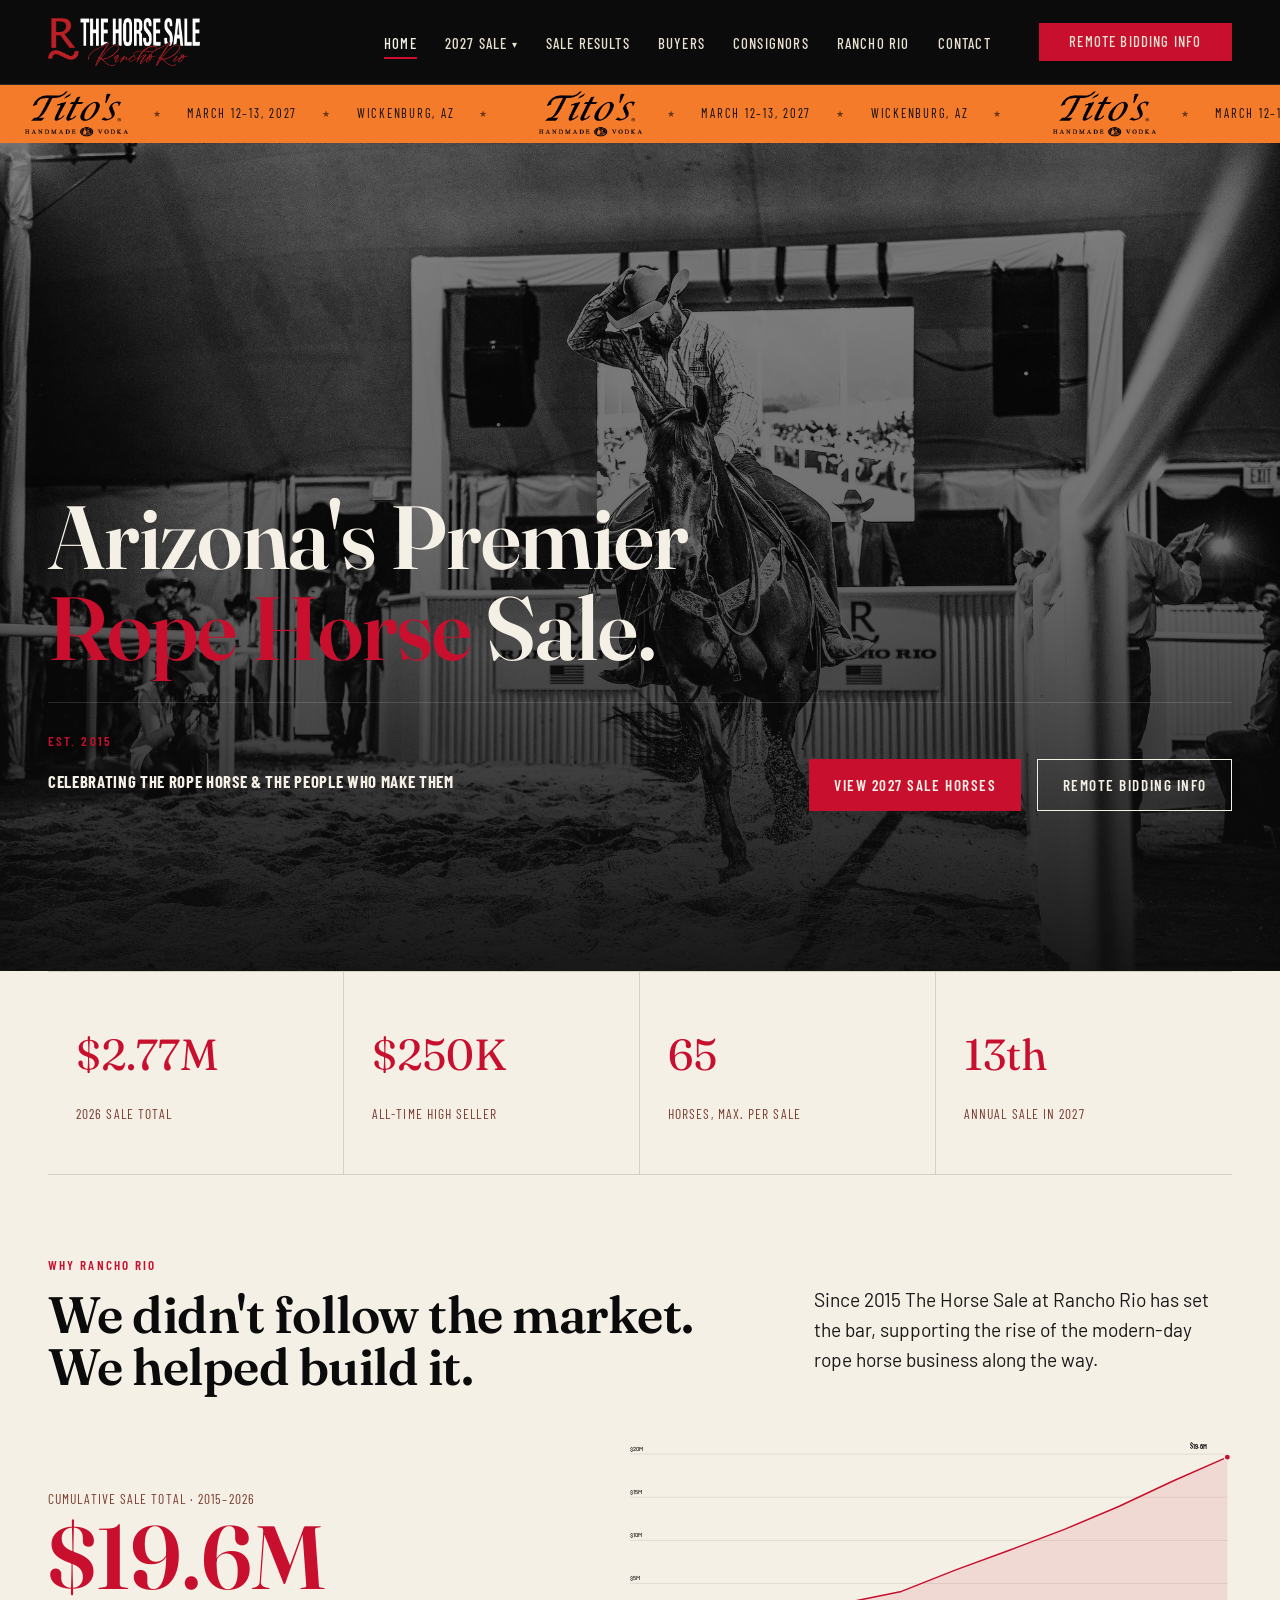
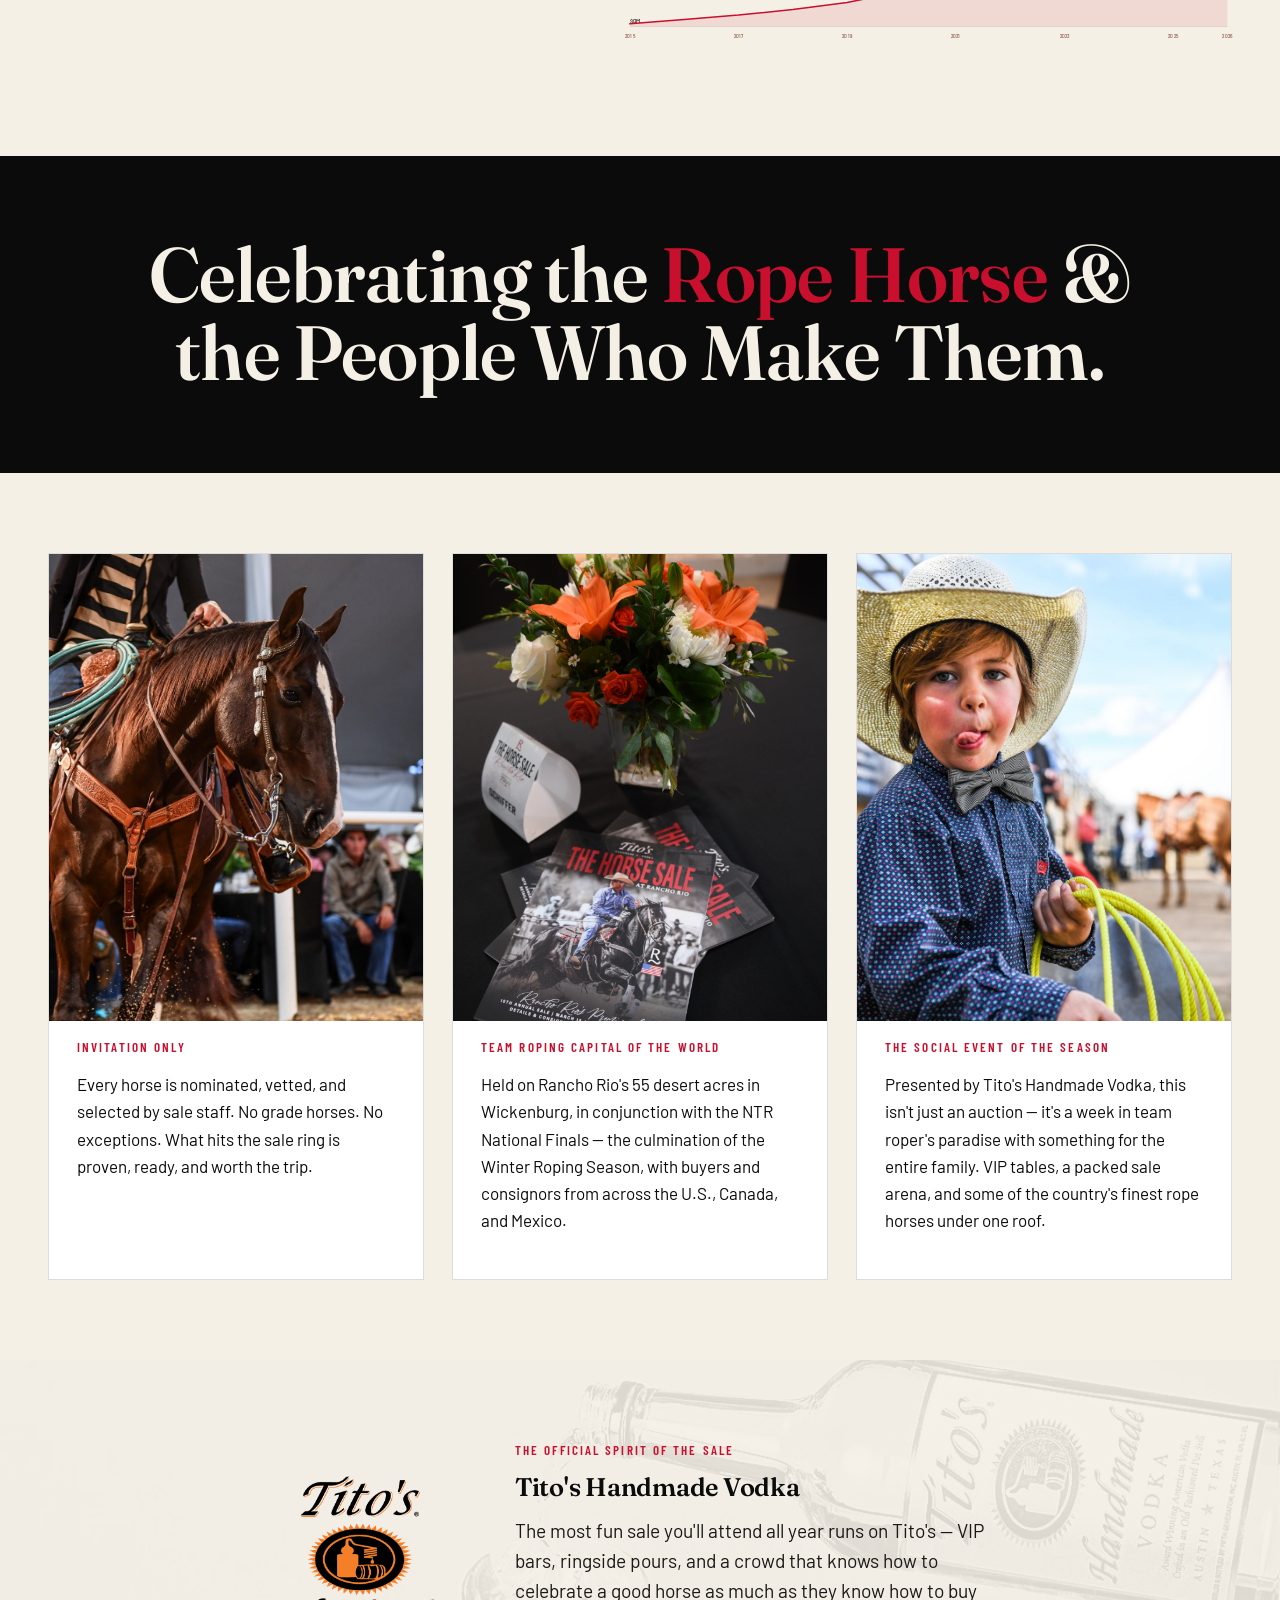
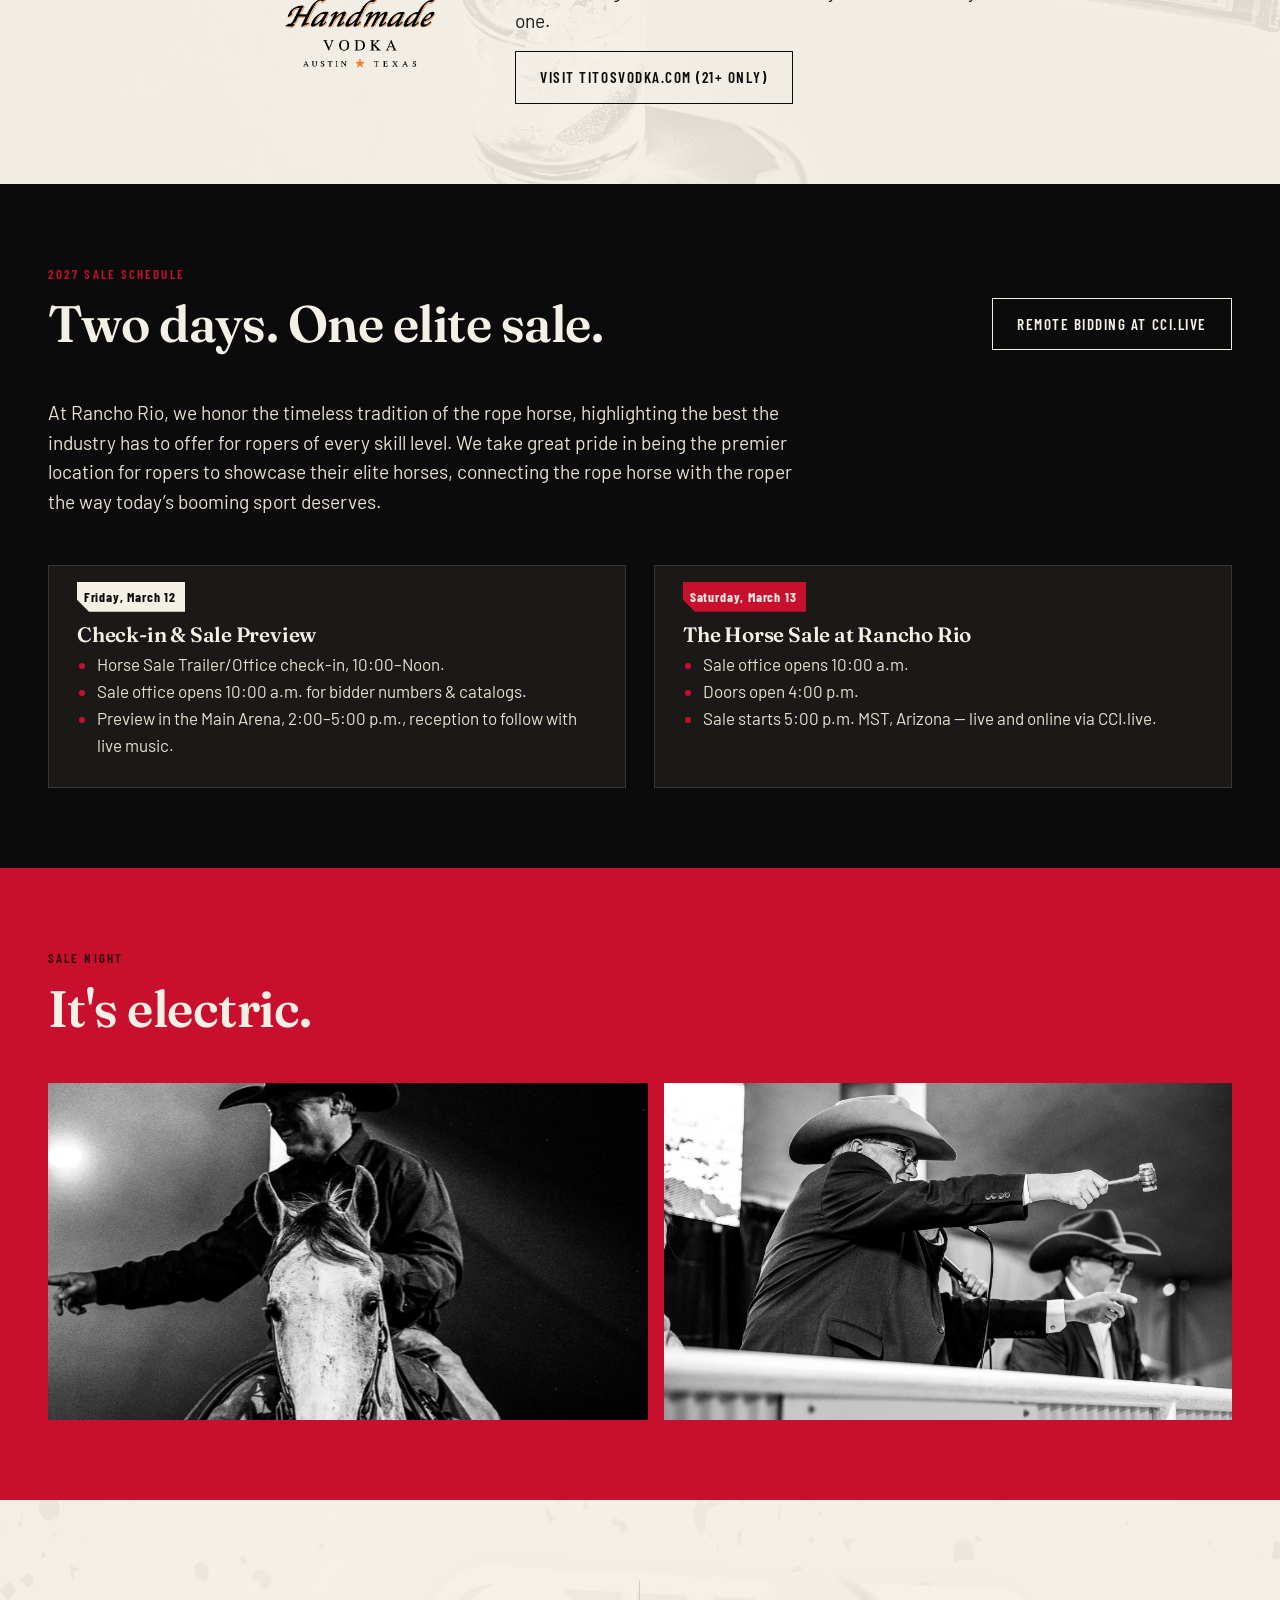
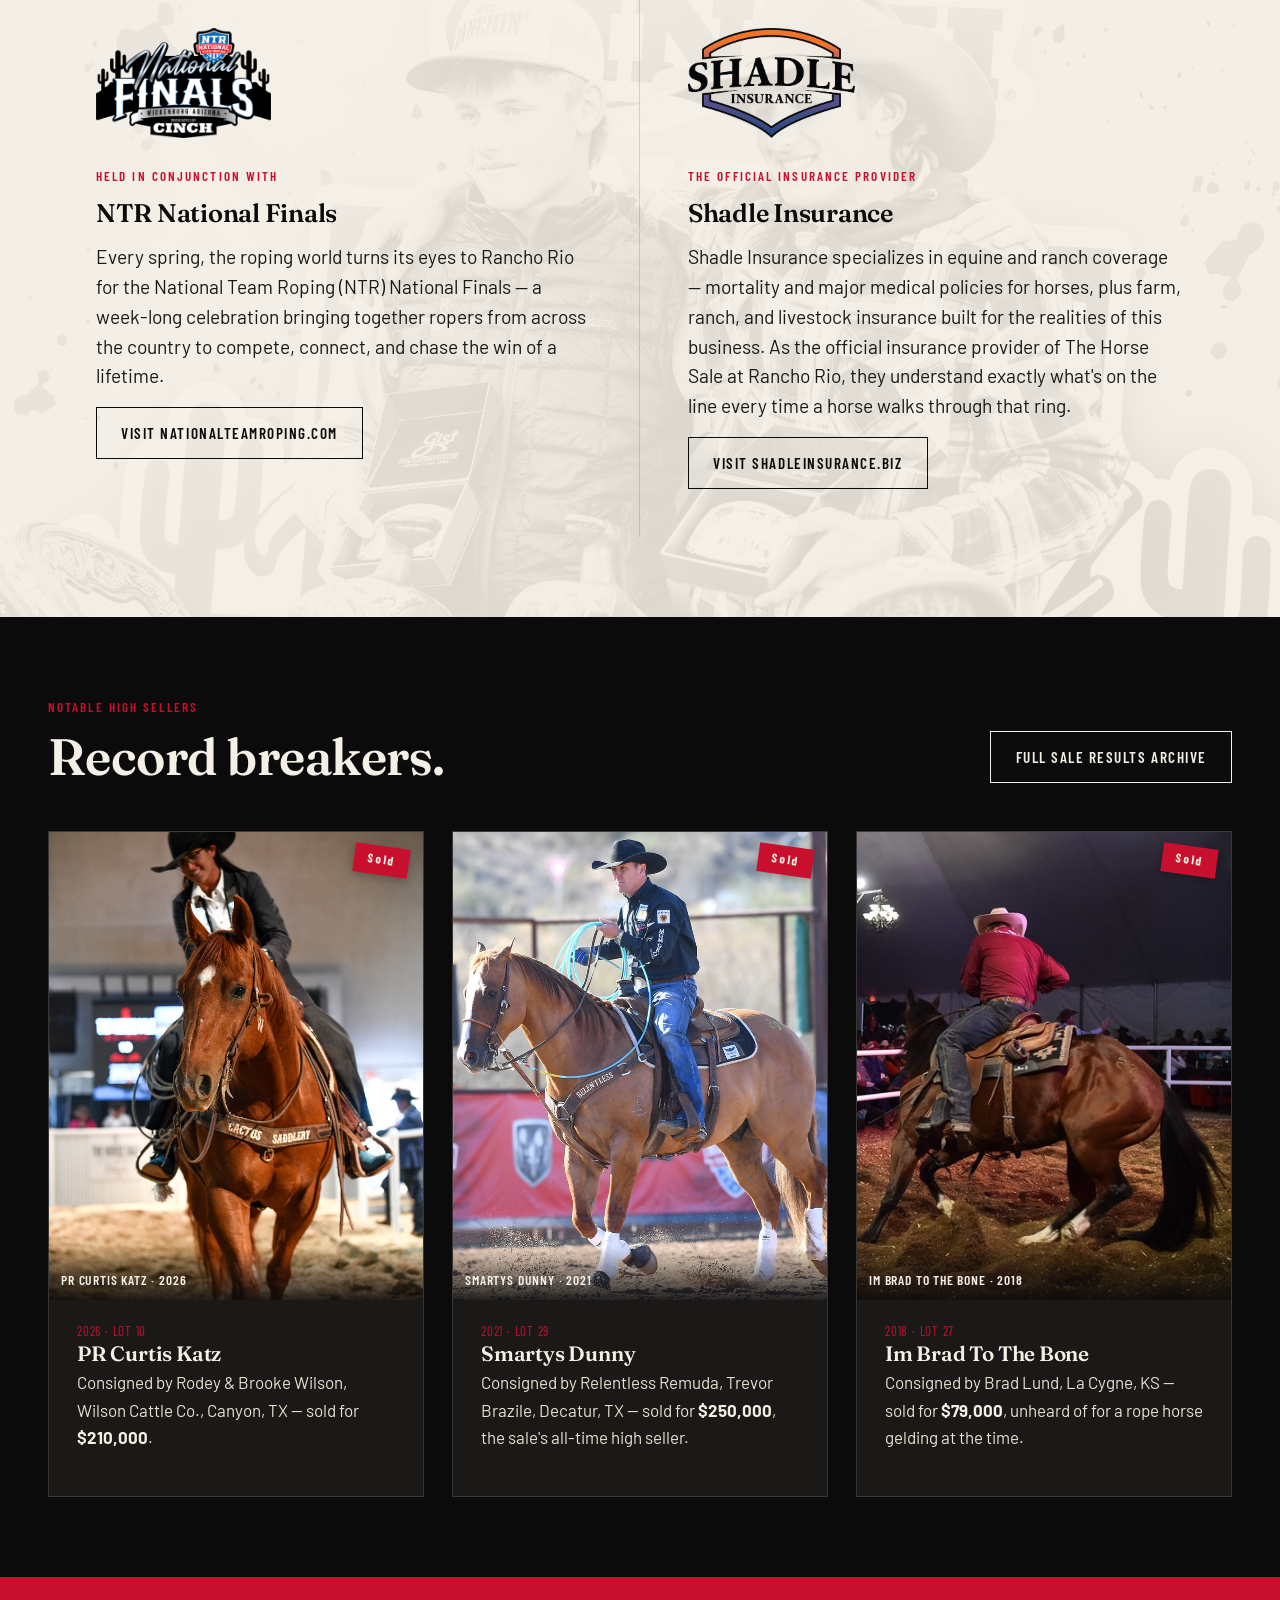
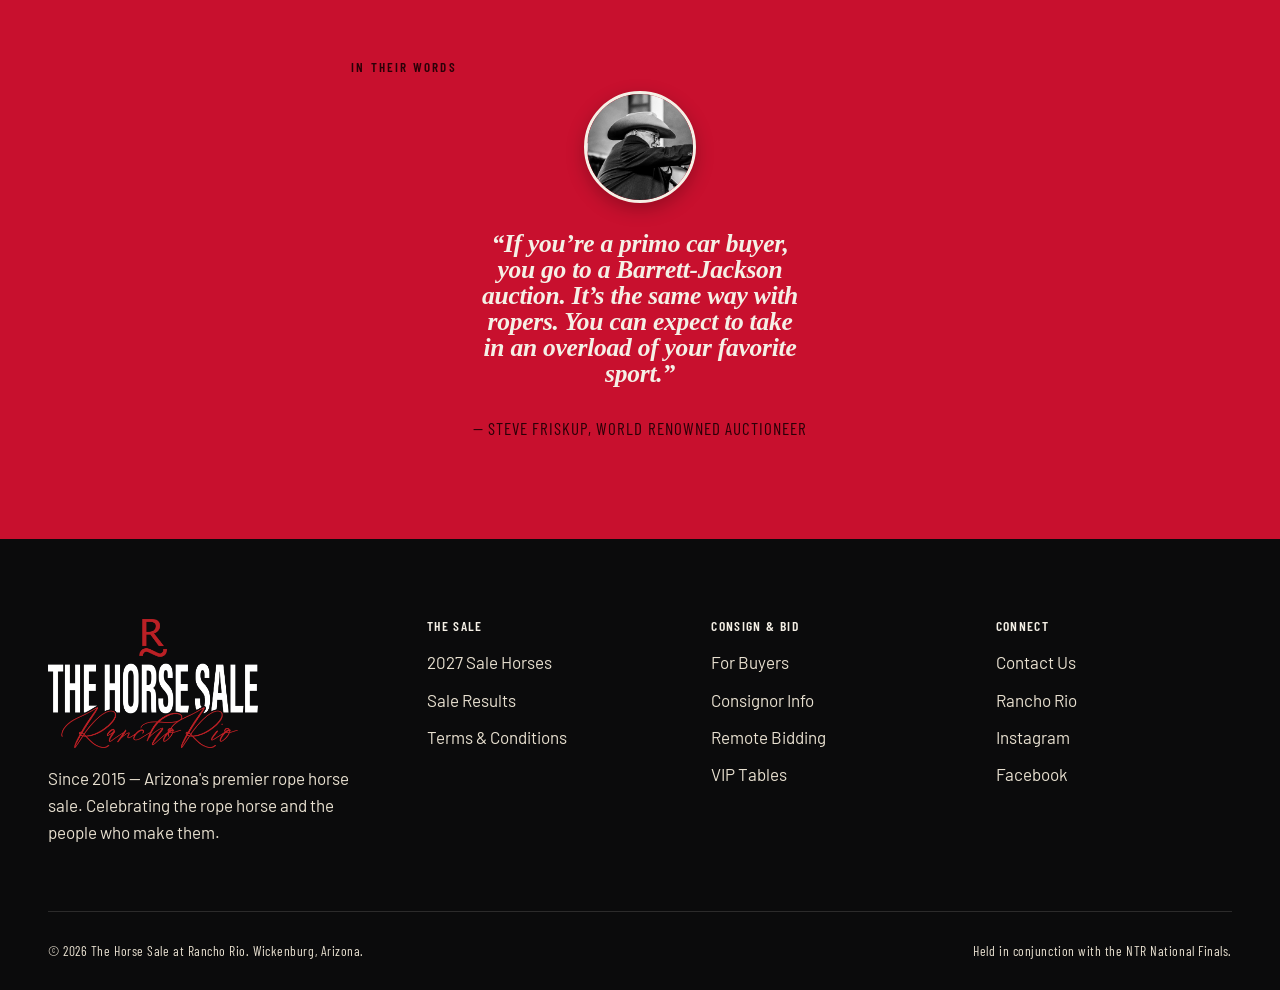
==== commit 075ea336: "Add Steve Friskup photo to testimonial, structure for future slider" ====
--- a/index.html
+++ b/index.html
@@ -407,8 +407,13 @@
 <section class="section-red">
   <div class="wrap" style="max-width:900px; text-align:center;">
     <p class="eyebrow on-dark" style="color:#2a0007;">In Their Words</p>
-    <h2 style="max-width:26ch; margin:0 auto; font-style:italic;">&ldquo;If you&rsquo;re a primo car buyer, you go to a Barrett-Jackson auction. It&rsquo;s the same way with ropers. You can expect to take in an overload of your favorite sport.&rdquo;</h2>
-    <p style="margin-top:var(--space-3); font-family:var(--font-label); text-transform:uppercase; letter-spacing:0.06em; color:#2a0007;">&mdash; Steve Friskup, World Renowned Auctioneer</p>
+    <div class="testimonial-slider">
+      <div class="testimonial-slide">
+        <img src="assets/images/testimonials/steve-friskup.jpg" alt="Steve Friskup calling the sale at the Horse Sale at Rancho Rio" class="testimonial-avatar">
+        <h2 style="max-width:26ch; margin:0 auto; font-style:italic;">&ldquo;If you&rsquo;re a primo car buyer, you go to a Barrett-Jackson auction. It&rsquo;s the same way with ropers. You can expect to take in an overload of your favorite sport.&rdquo;</h2>
+        <p style="margin-top:var(--space-3); font-family:var(--font-label); text-transform:uppercase; letter-spacing:0.06em; color:#2a0007;">&mdash; Steve Friskup, World Renowned Auctioneer</p>
+      </div>
+    </div>
   </div>
 </section>
 
--- a/css/styles.css
+++ b/css/styles.css
@@ -366,6 +366,20 @@
 .section-dark { background: var(--ink); color: var(--bone); }
 .section-red { background: var(--red); color: var(--bone); }
 
+/* ---------- Testimonials ---------- */
+
+.testimonial-slide { display: flex; flex-direction: column; align-items: center; }
+.testimonial-avatar {
+  width: 112px;
+  height: 112px;
+  border-radius: 50%;
+  object-fit: cover;
+  display: block;
+  margin-bottom: var(--space-3);
+  border: 3px solid var(--bone);
+  box-shadow: 0 6px 18px rgba(0,0,0,0.25);
+}
+
 .section-head {
   display: flex;
   justify-content: space-between;
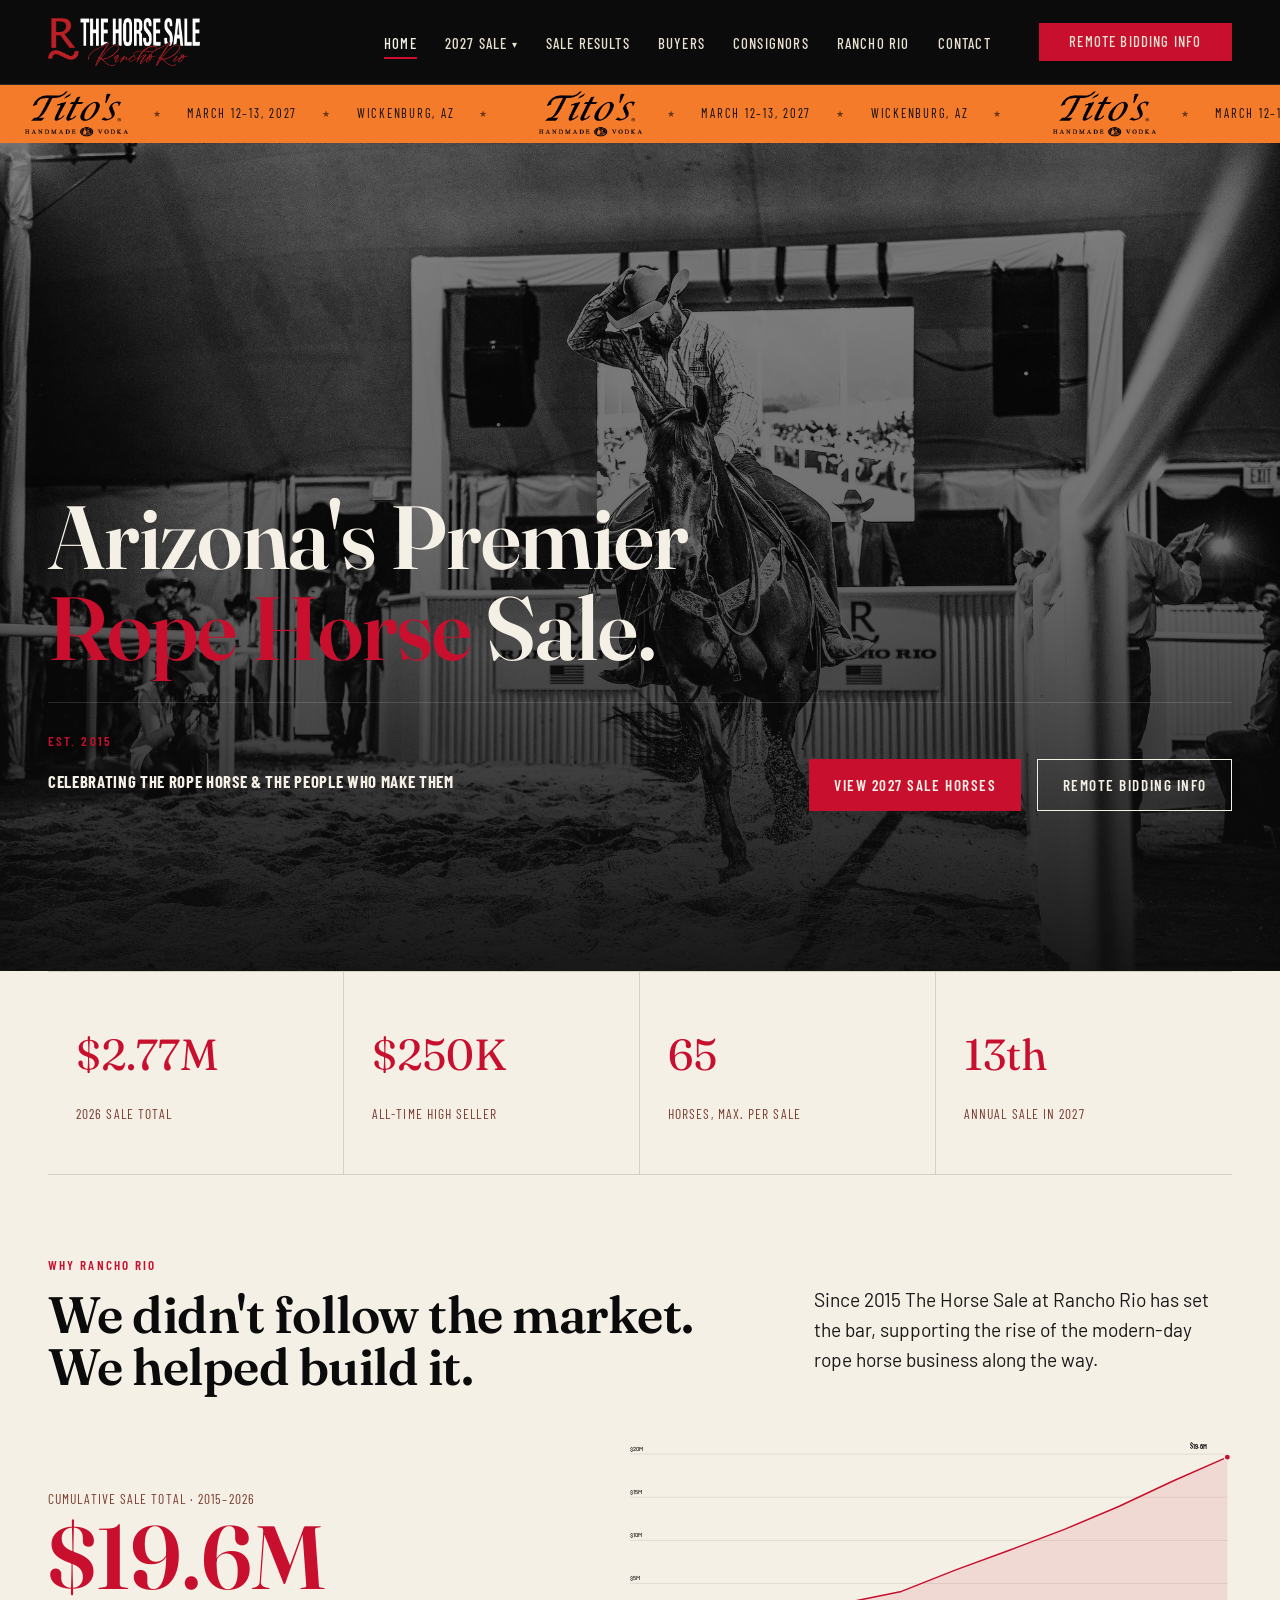
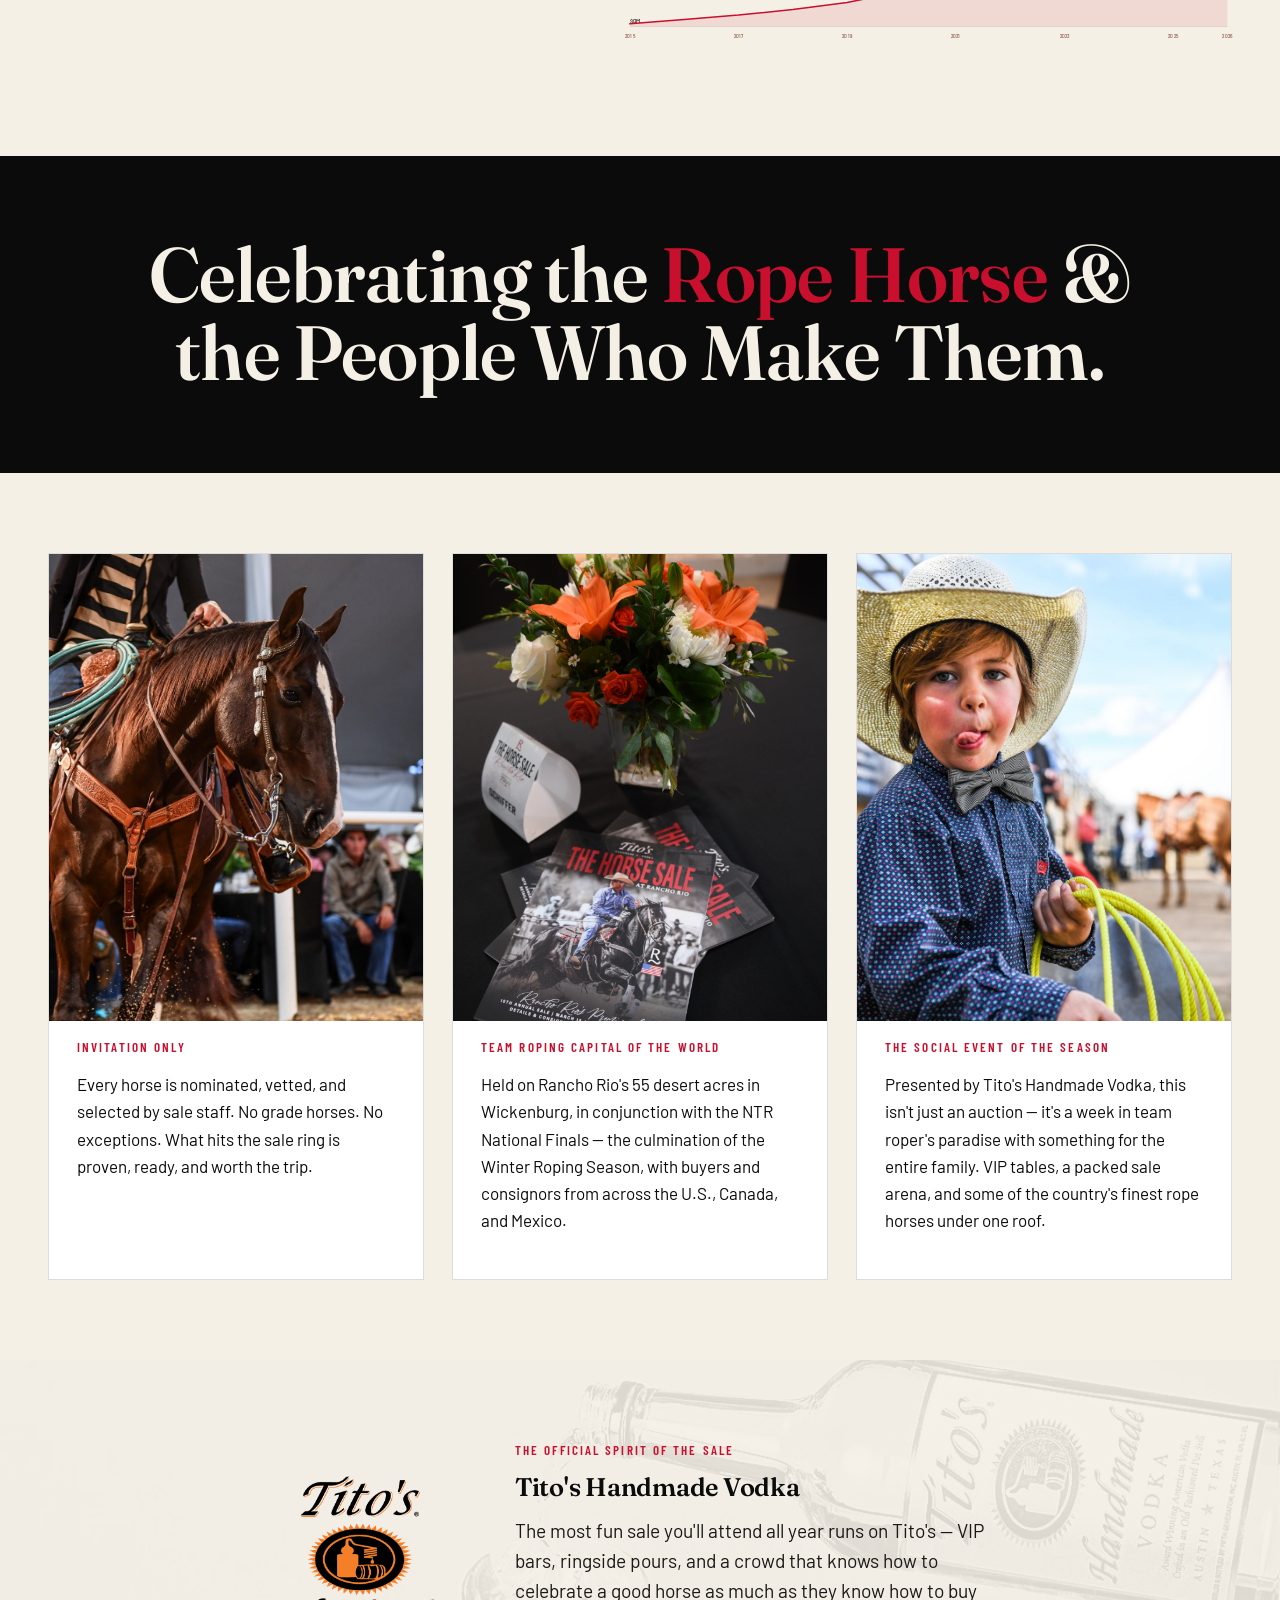
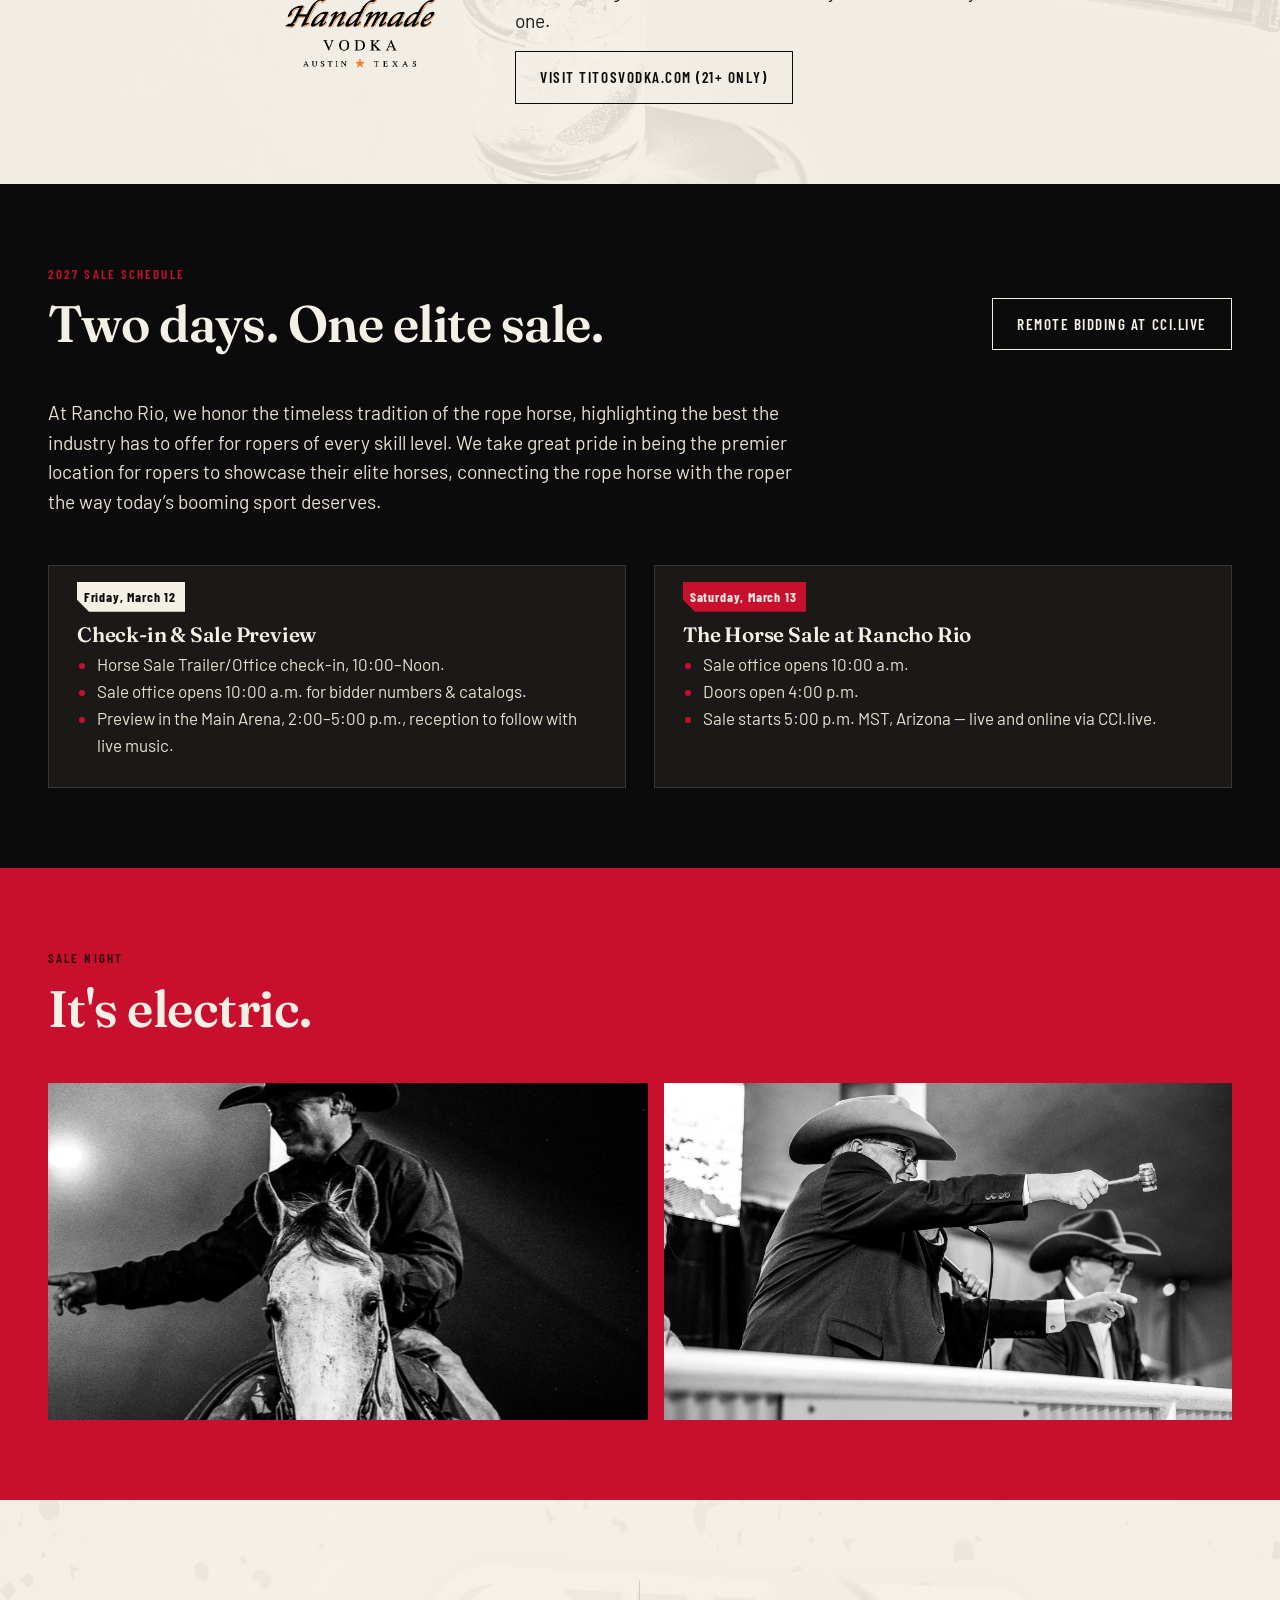
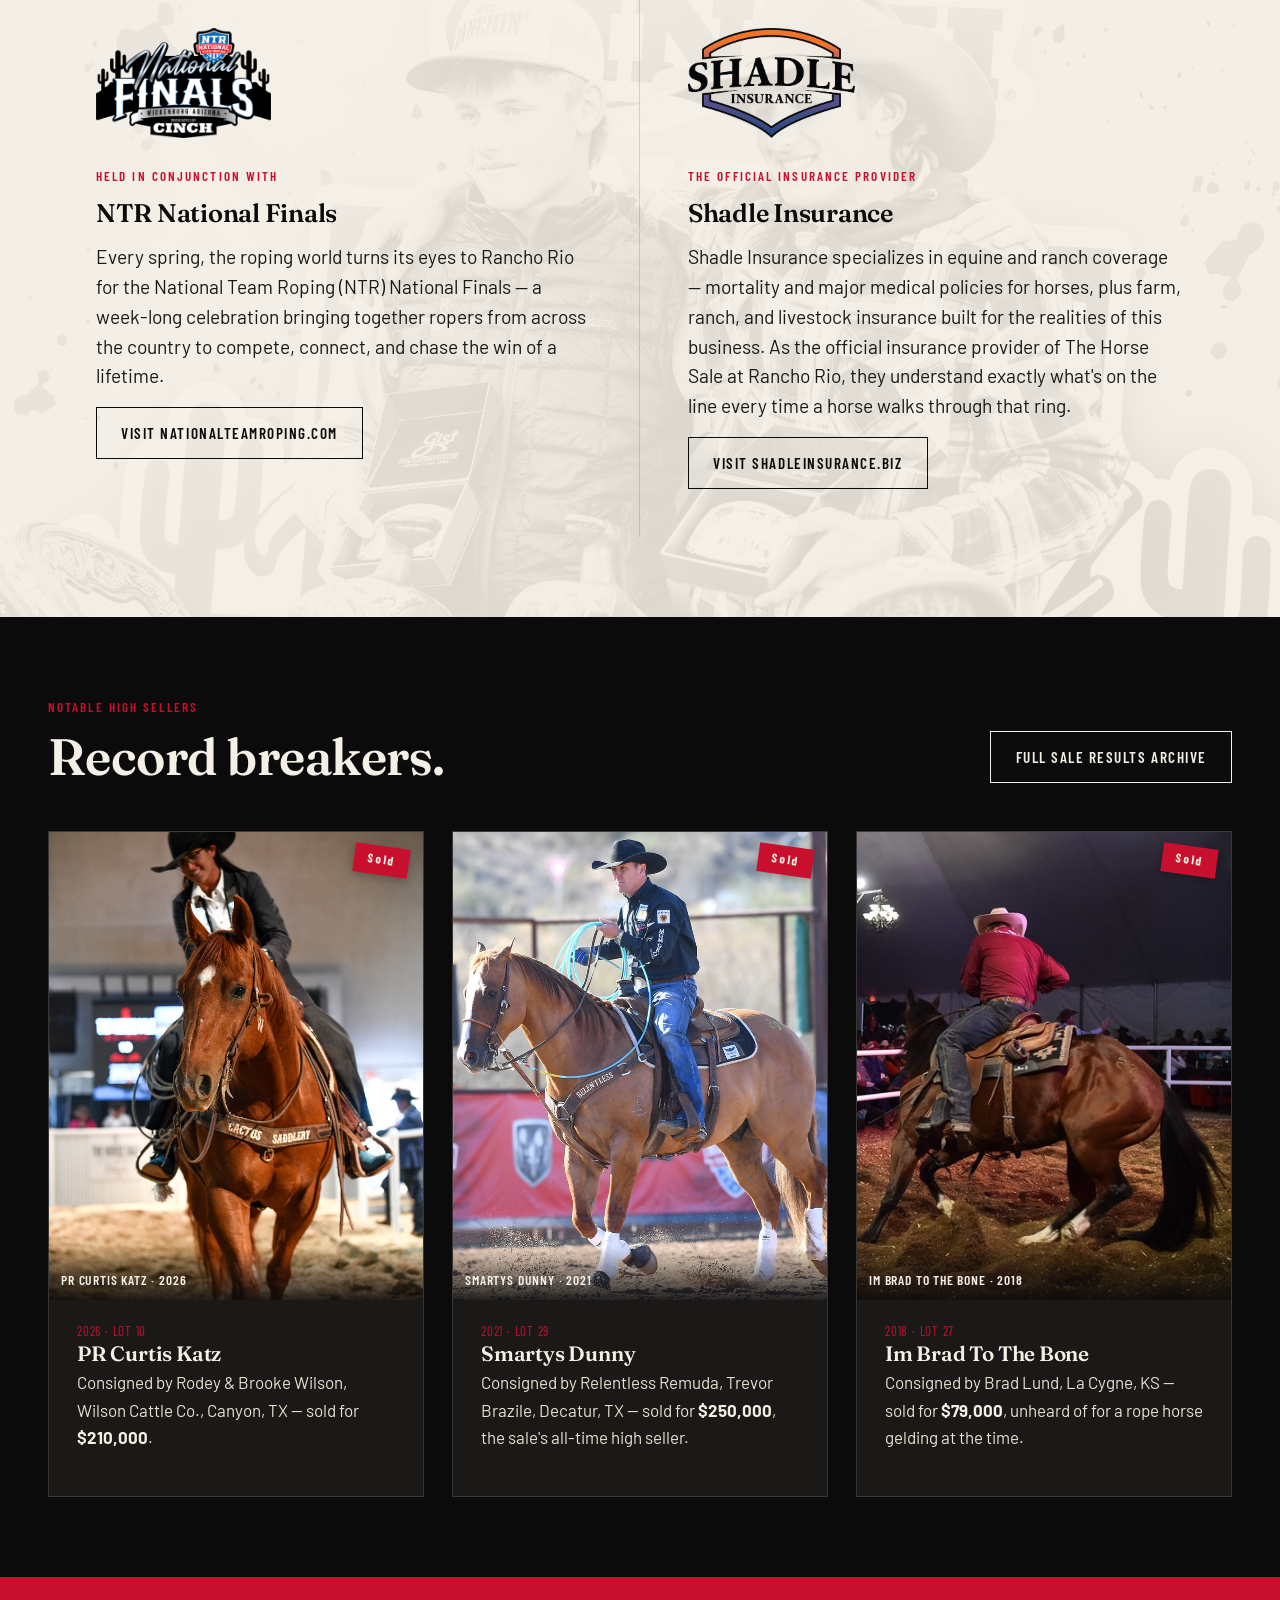
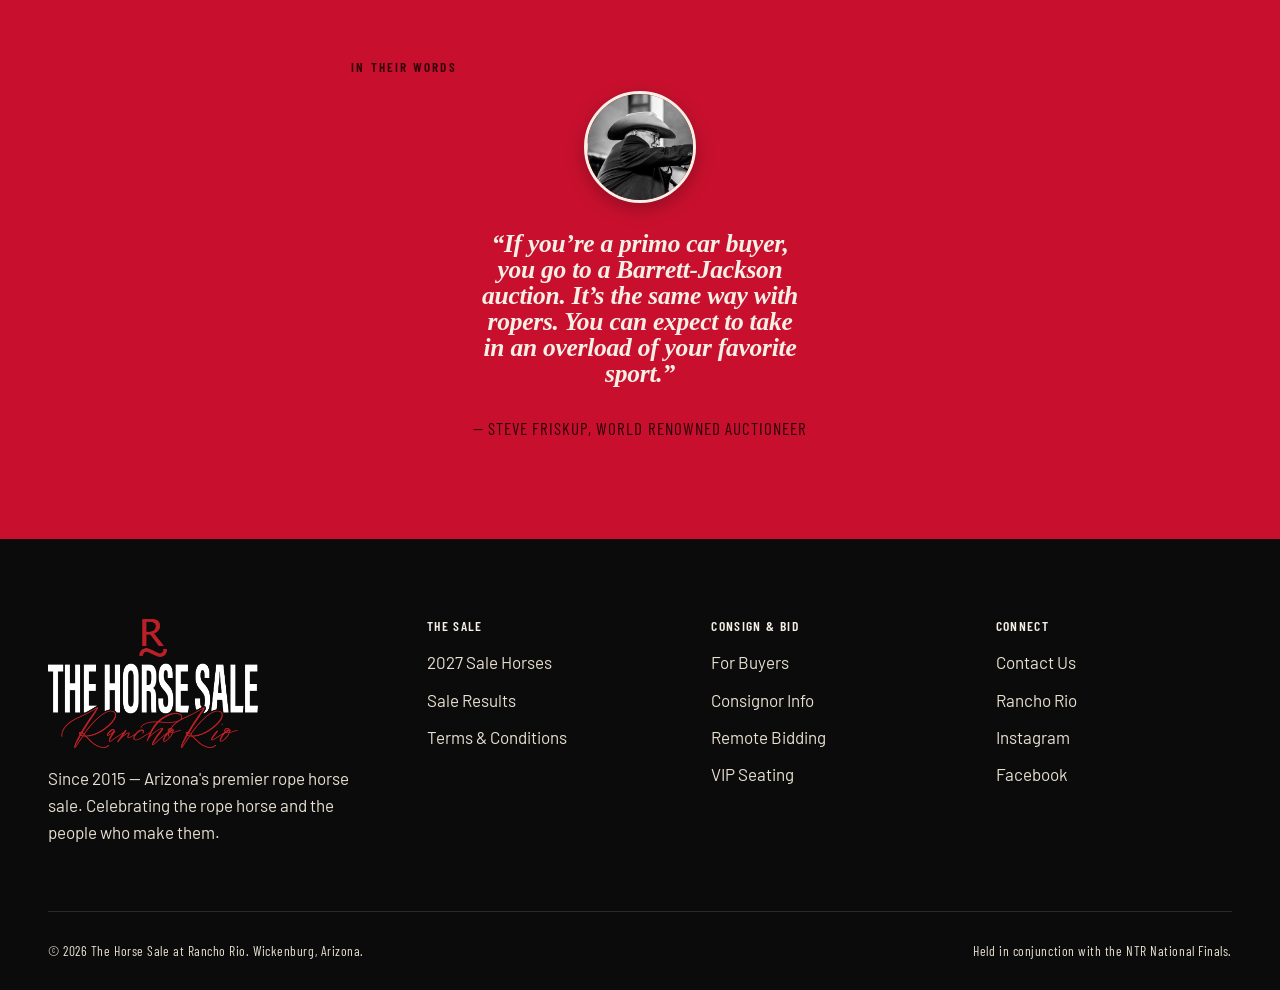
==== commit b1ddad16: "Add VIP Seating placeholder to 2027 Sale nav and footer" ====
--- a/index.html
+++ b/index.html
@@ -32,6 +32,7 @@
             <li><a href="index.html#schedule">Schedule</a></li>
             <li><a href="live-stream.html">Live Stream</a></li>
             <li><a href="remote-bidding.html">Remote Bidding</a></li>
+            <li><a href="#">VIP Seating</a></li>
           </ul>
         </li>
         <li><a href="results.html">Sale Results</a></li>
@@ -438,7 +439,7 @@
           <li><a href="buyers.html">For Buyers</a></li>
           <li><a href="consignors.html">Consignor Info</a></li>
           <li><a href="remote-bidding.html">Remote Bidding</a></li>
-          <li><a href="contact.html">VIP Tables</a></li>
+          <li><a href="#">VIP Seating</a></li>
         </ul>
       </div>
       <div>
